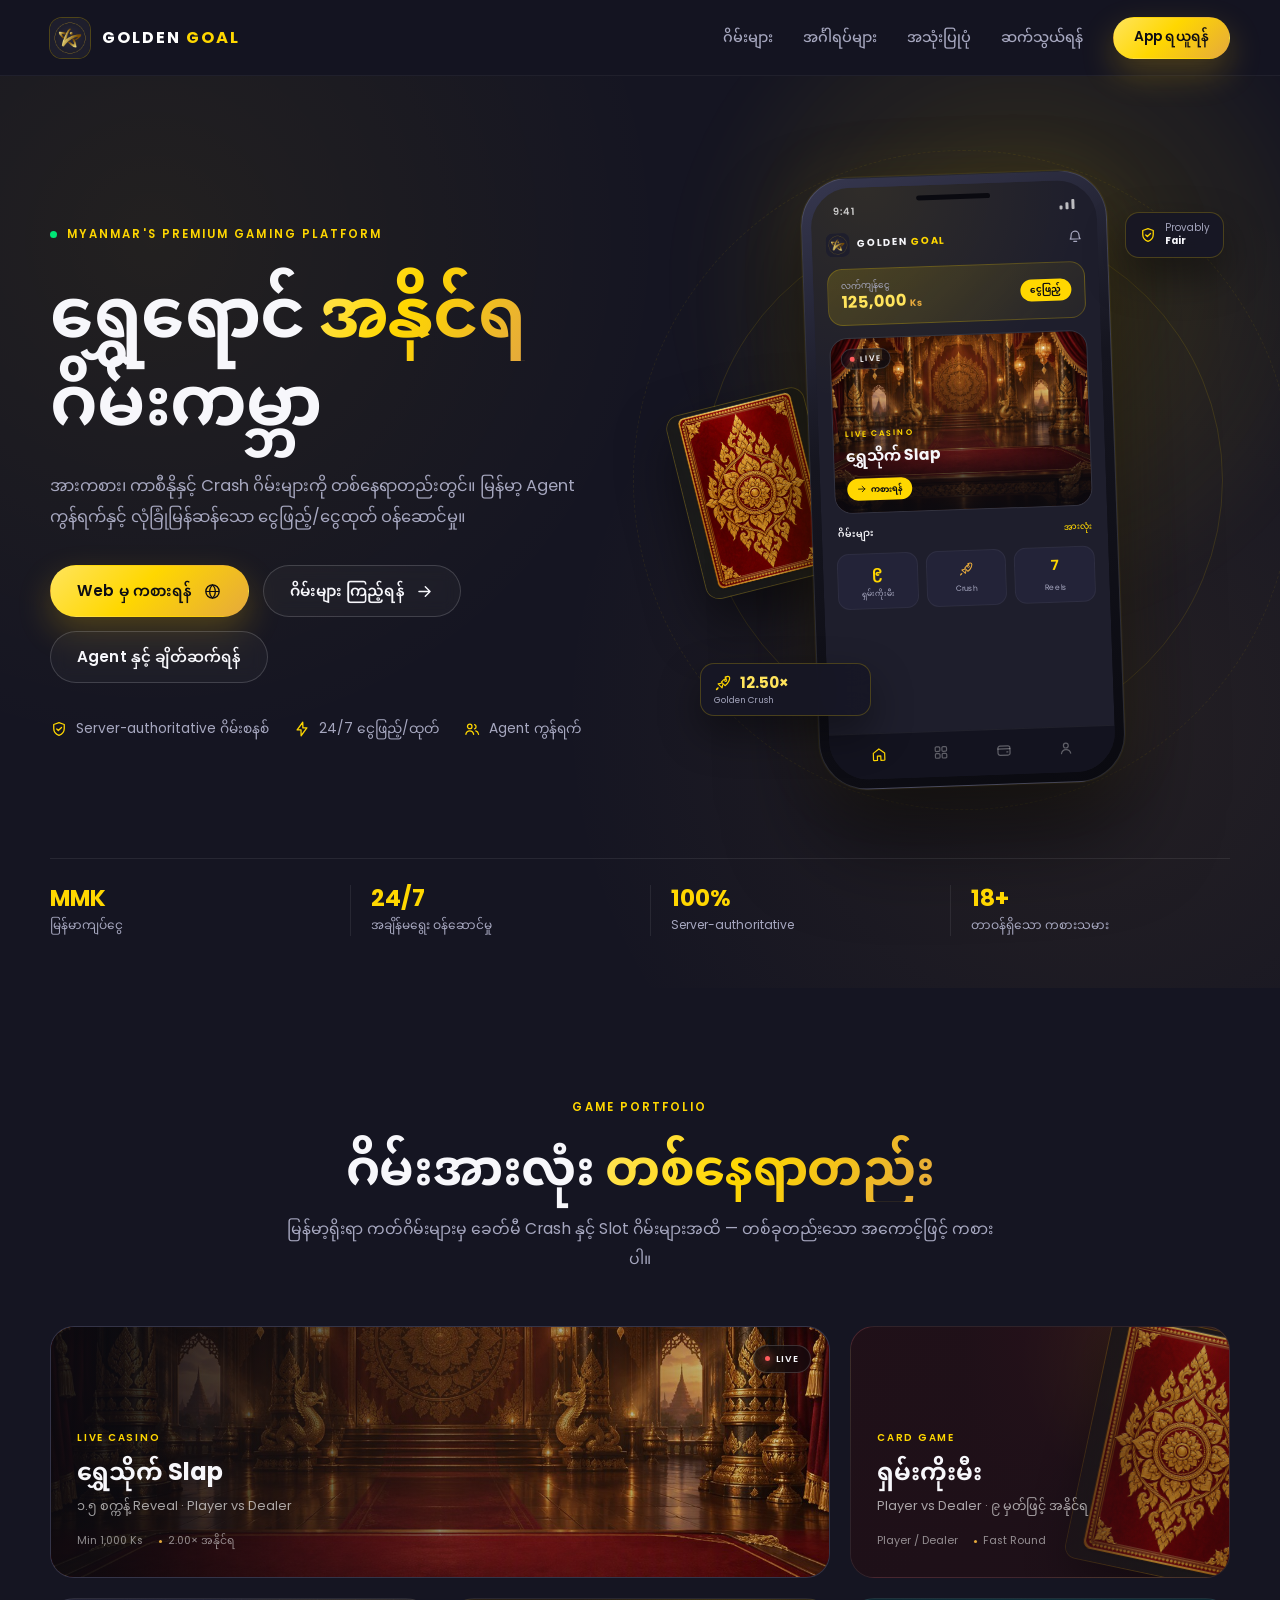
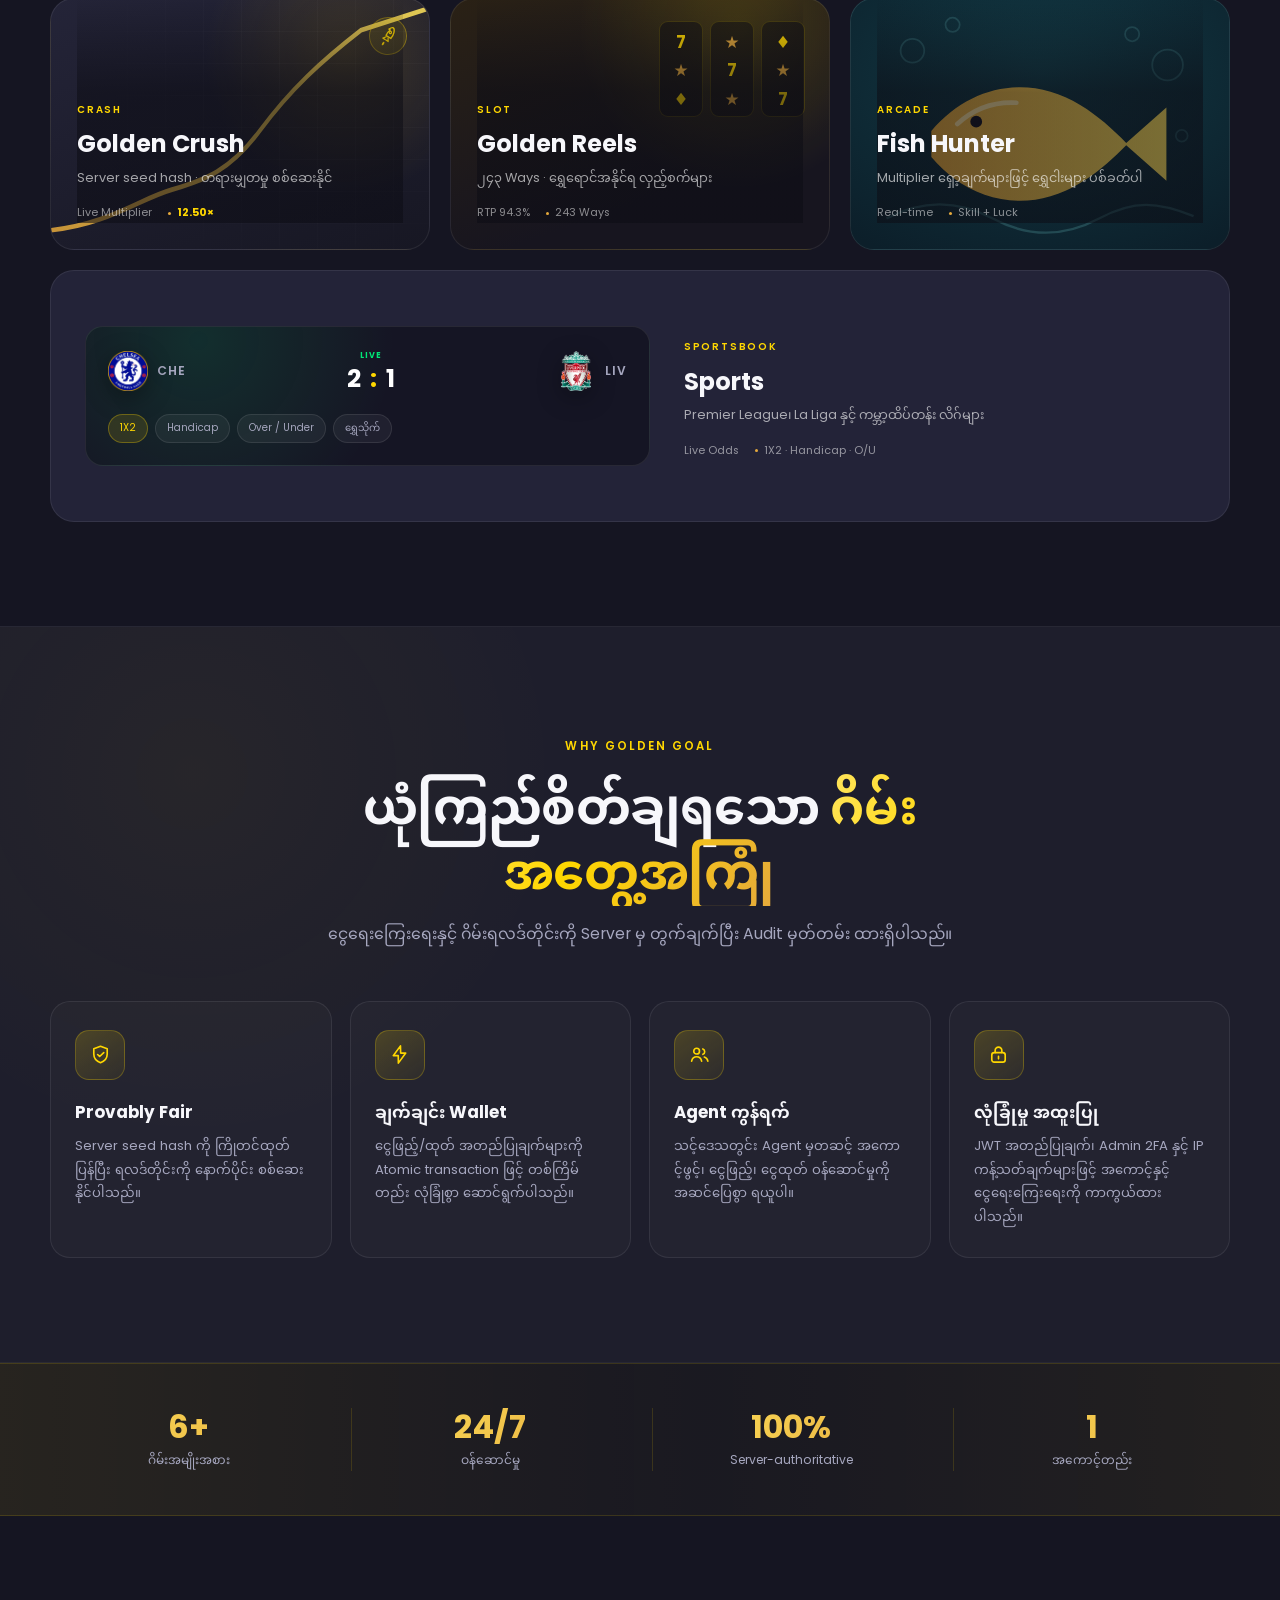
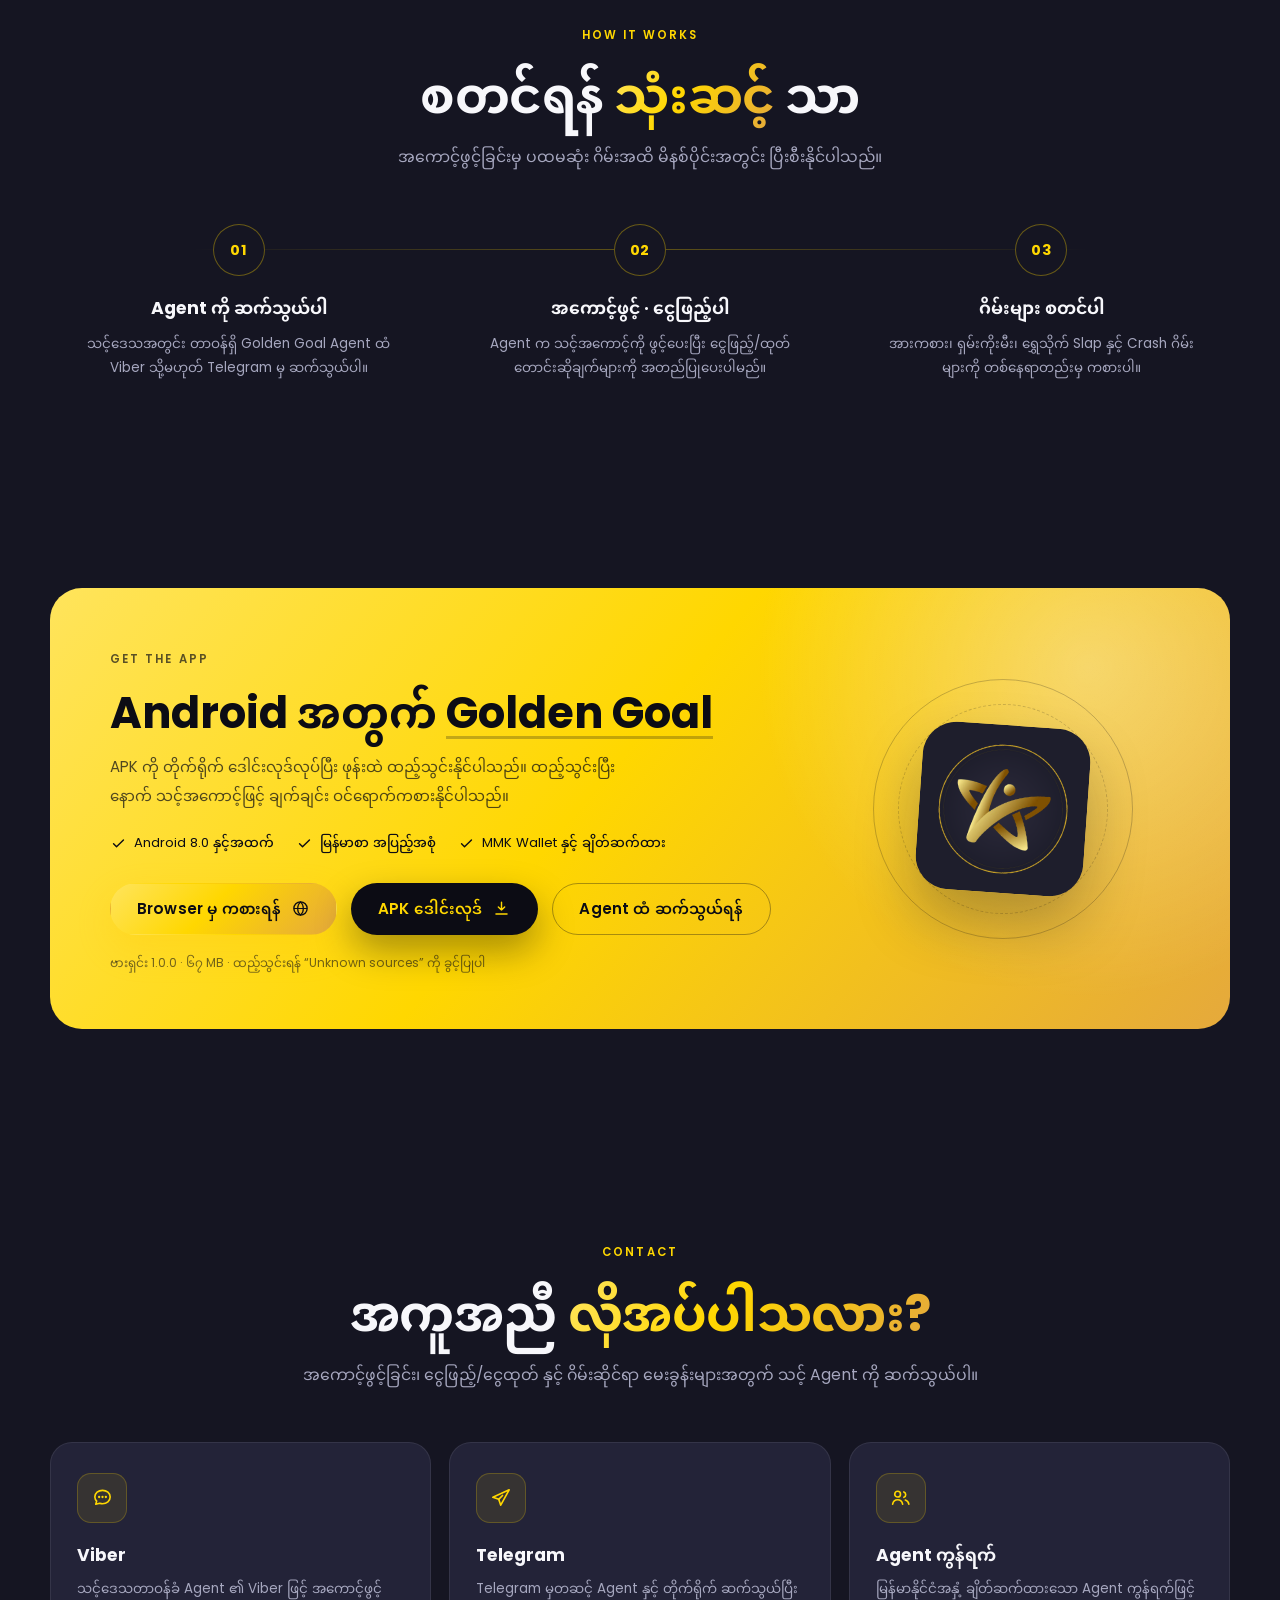
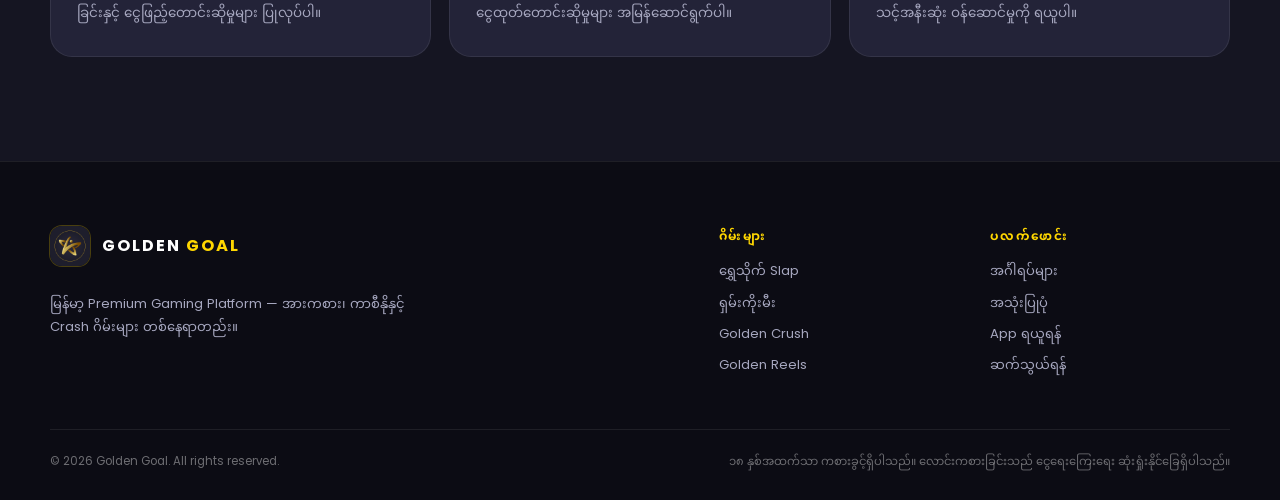
==== index.html @ 7efd5730 "feat: add Play on Web button linking to play.mmgoldengoal.com" ====
<!DOCTYPE html>
<html lang="my">
<head>
  <meta charset="utf-8">
  <meta name="viewport" content="width=device-width, initial-scale=1">
  <title>Golden Goal — မြန်မာ့ Premium Gaming Platform</title>
  <meta name="description" content="အားကစား၊ ရှမ်းကိုးမီး၊ ရွှေသိုက် Slap၊ Golden Crush နှင့် နောက်ဆုံးပေါ် ဂိမ်းများကို Golden Goal တွင် တစ်နေရာတည်း ကစားပါ။">
  <link rel="canonical" href="https://mmgoldengoal.com/">
  <meta name="theme-color" content="#151522">
  <meta property="og:type" content="website">
  <meta property="og:site_name" content="Golden Goal">
  <meta property="og:title" content="Golden Goal — မြန်မာ့ Premium Gaming Platform">
  <meta property="og:description" content="အားကစား၊ ကာစီနိုနှင့် Crash ဂိမ်းများကို တစ်နေရာတည်းတွင်။ မြန်မာ့ Agent ကွန်ရက်နှင့် လုံခြုံမြန်ဆန်သော ဝန်ဆောင်မှု။">
  <meta property="og:url" content="https://mmgoldengoal.com/">
  <meta property="og:image" content="https://mmgoldengoal.com/assets/shwe-thaike.jpg">
  <link rel="icon" href="favicon.png" type="image/png">
  <link rel="apple-touch-icon" href="assets/app-icon.png">
  <link rel="preload" href="assets/fonts/NotoSansMyanmar-Variable.ttf" as="font" type="font/ttf" crossorigin>
  <link rel="preload" href="assets/fonts/Poppins-SemiBold.ttf" as="font" type="font/ttf" crossorigin>
  <link rel="stylesheet" href="styles.css">
  <script>document.documentElement.classList.add('js');</script>
</head>
<body>
  <a class="skip-link" href="#main">အဓိကအကြောင်းအရာသို့ ကျော်သွားရန်</a>

  <svg class="svg-sprite" aria-hidden="true" focusable="false">
    <symbol id="i-arrow" viewBox="0 0 24 24"><path d="M5 12h14M13 6l6 6-6 6" fill="none" stroke="currentColor" stroke-width="1.8" stroke-linecap="round" stroke-linejoin="round"/></symbol>
    <symbol id="i-check" viewBox="0 0 24 24"><path d="m5 12.5 4.2 4.2L19 7" fill="none" stroke="currentColor" stroke-width="2" stroke-linecap="round" stroke-linejoin="round"/></symbol>
    <symbol id="i-download" viewBox="0 0 24 24"><path d="M12 4v10m0 0 4-4m-4 4-4-4M5 19h14" fill="none" stroke="currentColor" stroke-width="1.8" stroke-linecap="round" stroke-linejoin="round"/></symbol>
    <symbol id="i-shield" viewBox="0 0 24 24"><path d="M12 3.5 19 6v5.4c0 4.2-2.8 7.5-7 9.1-4.2-1.6-7-4.9-7-9.1V6l7-2.5Z" fill="none" stroke="currentColor" stroke-width="1.7" stroke-linejoin="round"/><path d="m9 12 2.1 2.1L15.4 10" fill="none" stroke="currentColor" stroke-width="1.7" stroke-linecap="round" stroke-linejoin="round"/></symbol>
    <symbol id="i-bolt" viewBox="0 0 24 24"><path d="M13 3 5.5 13.2h5.2L10.8 21l7.7-10.5h-5.3L13 3Z" fill="none" stroke="currentColor" stroke-width="1.7" stroke-linejoin="round"/></symbol>
    <symbol id="i-users" viewBox="0 0 24 24"><circle cx="9" cy="8.5" r="3" fill="none" stroke="currentColor" stroke-width="1.7"/><path d="M3.8 19c.6-3 2.6-4.6 5.2-4.6s4.6 1.6 5.2 4.6M15.5 6.2a3 3 0 0 1 0 5.6M17 14.6c2 .5 3.3 2 3.7 4.4" fill="none" stroke="currentColor" stroke-width="1.7" stroke-linecap="round"/></symbol>
    <symbol id="i-lock" viewBox="0 0 24 24"><rect x="5" y="10" width="14" height="10" rx="2.5" fill="none" stroke="currentColor" stroke-width="1.7"/><path d="M8.5 10V7.8a3.5 3.5 0 0 1 7 0V10M12 14v2.5" fill="none" stroke="currentColor" stroke-width="1.7" stroke-linecap="round"/></symbol>
    <symbol id="i-chat" viewBox="0 0 24 24"><path d="M20 11.5c0 4-3.6 7-8 7-1 0-2-.2-2.9-.5L5 19l.9-3.2A6.6 6.6 0 0 1 4 11.5c0-4 3.6-7 8-7s8 3 8 7Z" fill="none" stroke="currentColor" stroke-width="1.7" stroke-linejoin="round"/><path d="M8.5 11.5h.01M12 11.5h.01M15.5 11.5h.01" fill="none" stroke="currentColor" stroke-width="2.4" stroke-linecap="round"/></symbol>
    <symbol id="i-send" viewBox="0 0 24 24"><path d="m20 4-8.8 16-2.1-6.1L3 11.8 20 4Z" fill="none" stroke="currentColor" stroke-width="1.7" stroke-linejoin="round"/><path d="m9.1 13.9 4-4" fill="none" stroke="currentColor" stroke-width="1.7" stroke-linecap="round"/></symbol>
    <symbol id="i-phone" viewBox="0 0 24 24"><rect x="7" y="3" width="10" height="18" rx="2.6" fill="none" stroke="currentColor" stroke-width="1.7"/><path d="M10.5 6h3M11 18.2h2" fill="none" stroke="currentColor" stroke-width="1.7" stroke-linecap="round"/></symbol>
    <symbol id="i-menu" viewBox="0 0 24 24"><path d="M4 7h16M4 12h16M4 17h16" fill="none" stroke="currentColor" stroke-width="1.8" stroke-linecap="round"/></symbol>
    <symbol id="i-close" viewBox="0 0 24 24"><path d="m6 6 12 12M18 6 6 18" fill="none" stroke="currentColor" stroke-width="1.8" stroke-linecap="round"/></symbol>
    <symbol id="i-wallet" viewBox="0 0 24 24"><rect x="3.5" y="6" width="17" height="13" rx="3" fill="none" stroke="currentColor" stroke-width="1.7"/><path d="M3.5 10h17M16 14.5h1.5" fill="none" stroke="currentColor" stroke-width="1.7" stroke-linecap="round"/></symbol>
    <symbol id="i-bell" viewBox="0 0 24 24"><path d="M6.5 10a5.5 5.5 0 0 1 11 0c0 4 1.5 5.5 1.5 5.5H5S6.5 14 6.5 10ZM10 19h4" fill="none" stroke="currentColor" stroke-width="1.7" stroke-linecap="round" stroke-linejoin="round"/></symbol>
    <symbol id="i-home" viewBox="0 0 24 24"><path d="m4 10 8-6 8 6v9.2a1 1 0 0 1-1 1h-4.6V14h-4.8v6.2H5a1 1 0 0 1-1-1V10Z" fill="none" stroke="currentColor" stroke-width="1.7" stroke-linejoin="round"/></symbol>
    <symbol id="i-grid" viewBox="0 0 24 24"><rect x="4" y="4" width="6.5" height="6.5" rx="1.6" fill="none" stroke="currentColor" stroke-width="1.7"/><rect x="13.5" y="4" width="6.5" height="6.5" rx="1.6" fill="none" stroke="currentColor" stroke-width="1.7"/><rect x="4" y="13.5" width="6.5" height="6.5" rx="1.6" fill="none" stroke="currentColor" stroke-width="1.7"/><rect x="13.5" y="13.5" width="6.5" height="6.5" rx="1.6" fill="none" stroke="currentColor" stroke-width="1.7"/></symbol>
    <symbol id="i-user" viewBox="0 0 24 24"><circle cx="12" cy="8.5" r="3.4" fill="none" stroke="currentColor" stroke-width="1.7"/><path d="M5.5 19.5c.8-3.6 3.2-5.4 6.5-5.4s5.7 1.8 6.5 5.4" fill="none" stroke="currentColor" stroke-width="1.7" stroke-linecap="round"/></symbol>
    <symbol id="i-trophy" viewBox="0 0 24 24"><path d="M8 4h8v5.5a4 4 0 0 1-8 0V4Z" fill="none" stroke="currentColor" stroke-width="1.7" stroke-linejoin="round"/><path d="M8 6H4.5v1.5A3.5 3.5 0 0 0 8 11M16 6h3.5v1.5A3.5 3.5 0 0 1 16 11M12 13.5V17M8.5 20h7" fill="none" stroke="currentColor" stroke-width="1.7" stroke-linecap="round" stroke-linejoin="round"/></symbol>
    <symbol id="i-spark" viewBox="0 0 24 24"><path d="M12 3.5c.8 4.6 3 6.8 7.5 7.5-4.5.7-6.7 2.9-7.5 7.5-.8-4.6-3-6.8-7.5-7.5 4.5-.7 6.7-2.9 7.5-7.5Z" fill="none" stroke="currentColor" stroke-width="1.6" stroke-linejoin="round"/></symbol>
    <symbol id="i-rocket" viewBox="0 0 24 24"><path d="M14.8 4.2c2.4-1 4.7-1.2 5.5-.4.8.8.6 3.1-.4 5.5-1 2.3-2.8 4.6-5.2 6.3l-4.8-4.8c1.7-2.4 4-4.2 6.3-5.2Z" fill="none" stroke="currentColor" stroke-width="1.6" stroke-linejoin="round"/><circle cx="15.6" cy="8.4" r="1.4" fill="none" stroke="currentColor" stroke-width="1.4"/><path d="m9.7 12.4-4.2.8 2.2 2.2M11.6 14.3l-.8 4.2-2.2-2.2M5.5 18.5c-1.2.3-2 1.1-2.3 2.3 1.2-.3 2-1.1 2.3-2.3Z" fill="none" stroke="currentColor" stroke-width="1.5" stroke-linecap="round" stroke-linejoin="round"/></symbol>
    <symbol id="i-fish" viewBox="0 0 24 24"><path d="M4 12c3-4.4 7.2-5.8 11.2-3.9 1.4.7 2.6 1.8 3.8 3.2l2.5-2.5v7.4l-2.5-2.5c-1.2 1.4-2.4 2.5-3.8 3.2C11.2 18.8 7 17.4 4 12Z" fill="none" stroke="currentColor" stroke-width="1.6" stroke-linejoin="round"/><circle cx="8.2" cy="10.7" r=".9" fill="currentColor"/></symbol>
    <symbol id="i-globe" viewBox="0 0 24 24"><circle cx="12" cy="12" r="8.4" fill="none" stroke="currentColor" stroke-width="1.7"/><path d="M3.6 12h16.8M12 3.6c2.4 2.2 3.6 5.1 3.6 8.4s-1.2 6.2-3.6 8.4c-2.4-2.2-3.6-5.1-3.6-8.4s1.2-6.2 3.6-8.4Z" fill="none" stroke="currentColor" stroke-width="1.5"/></symbol>
    <symbol id="i-ball" viewBox="0 0 24 24"><circle cx="12" cy="12" r="8.4" fill="none" stroke="currentColor" stroke-width="1.7"/><path d="m12 7.4 3.2 2.3-1.2 3.8h-4l-1.2-3.8L12 7.4ZM8.5 10.5 4 9.4M15.5 10.5l4.5-1.1M10 13.5l-2.7 3.7M14 13.5l2.7 3.7" fill="none" stroke="currentColor" stroke-width="1.5" stroke-linejoin="round"/></symbol>
  </svg>

  <header class="site-header" id="top">
    <div class="container header-inner">
      <a class="brand" href="#top" aria-label="Golden Goal ပင်မစာမျက်နှာ">
        <img src="assets/app-icon.png" alt="" width="40" height="40">
        <span class="brand-name">GOLDEN <span>GOAL</span></span>
      </a>

      <nav class="nav" id="primary-nav" aria-label="အဓိက လမ်းညွှန်">
        <a href="#games">ဂိမ်းများ</a>
        <a href="#features">အင်္ဂါရပ်များ</a>
        <a href="#how">အသုံးပြုပုံ</a>
        <a href="#contact">ဆက်သွယ်ရန်</a>
        <a class="btn btn-gold btn-sm nav-cta" href="#download">App ရယူရန်</a>
      </nav>

      <button class="nav-toggle" type="button" aria-label="မီနူး ဖွင့်ရန်" aria-expanded="false" aria-controls="primary-nav">
        <svg class="icon nav-toggle-open" aria-hidden="true"><use href="#i-menu"></use></svg>
        <svg class="icon nav-toggle-close" aria-hidden="true"><use href="#i-close"></use></svg>
      </button>
    </div>
  </header>

  <main id="main">
    <section class="hero" aria-labelledby="hero-title">
      <div class="hero-glow" aria-hidden="true"></div>
      <div class="container hero-grid">
        <div class="hero-copy reveal">
          <span class="eyebrow"><span class="pulse-dot" aria-hidden="true"></span> MYANMAR'S PREMIUM GAMING PLATFORM</span>
          <h1 id="hero-title">ရွှေရောင် <span class="gradient-text">အနိုင်ရ</span><br>ဂိမ်းကမ္ဘာ</h1>
          <p class="hero-lede">အားကစား၊ ကာစီနိုနှင့် Crash ဂိမ်းများကို တစ်နေရာတည်းတွင်။ မြန်မာ့ Agent ကွန်ရက်နှင့် လုံခြုံမြန်ဆန်သော ငွေဖြည့်/ငွေထုတ် ဝန်ဆောင်မှု။</p>
          <div class="hero-actions">
            <a class="btn btn-gold" href="https://play.mmgoldengoal.com">Web မှ ကစားရန် <svg class="icon" aria-hidden="true"><use href="#i-globe"></use></svg></a>
            <a class="btn btn-ghost" href="#games">ဂိမ်းများ ကြည့်ရန် <svg class="icon" aria-hidden="true"><use href="#i-arrow"></use></svg></a>
            <a class="btn btn-ghost" href="#contact">Agent နှင့် ချိတ်ဆက်ရန်</a>
          </div>
          <ul class="hero-points">
            <li><svg class="icon" aria-hidden="true"><use href="#i-shield"></use></svg> Server-authoritative ဂိမ်းစနစ်</li>
            <li><svg class="icon" aria-hidden="true"><use href="#i-bolt"></use></svg> 24/7 ငွေဖြည့်/ထုတ်</li>
            <li><svg class="icon" aria-hidden="true"><use href="#i-users"></use></svg> Agent ကွန်ရက်</li>
          </ul>
        </div>

        <div class="hero-visual reveal" aria-hidden="true">
          <div class="orbit orbit-one"></div>
          <div class="orbit orbit-two"></div>
          <img class="float-card" src="assets/card-back.png" alt="" width="150" height="200">
          <div class="float-chip float-chip--fair"><svg class="icon"><use href="#i-shield"></use></svg><span>Provably<br><b>Fair</b></span></div>
          <div class="float-chip float-chip--mult"><svg class="icon"><use href="#i-rocket"></use></svg><b>12.50×</b><span>Golden Crush</span></div>

          <div class="phone">
            <div class="phone-hardware">
              <div class="phone-speaker"></div>
              <div class="phone-screen">
                <div class="status-bar"><span>9:41</span><span class="status-icons"><i></i><i></i><i></i></span></div>
                <div class="app-bar">
                  <img src="assets/app-icon.png" alt="" width="26" height="26">
                  <span>GOLDEN <b>GOAL</b></span>
                  <svg class="icon"><use href="#i-bell"></use></svg>
                </div>
                <div class="wallet-card">
                  <div><span>လက်ကျန်ငွေ</span><b>125,000 <small>Ks</small></b></div>
                  <span class="wallet-action">ငွေဖြည့်</span>
                </div>
                <div class="phone-feature">
                  <img src="assets/shwe-thaike.jpg" alt="">
                  <div class="phone-feature-shade"></div>
                  <span class="live-pill"><i></i> LIVE</span>
                  <div class="phone-feature-copy">
                    <small>LIVE CASINO</small>
                    <b>ရွှေသိုက် Slap</b>
                    <span class="play-pill"><svg class="icon"><use href="#i-arrow"></use></svg> ကစားရန်</span>
                  </div>
                </div>
                <div class="phone-row-head"><span>ဂိမ်းများ</span><span>အားလုံး</span></div>
                <div class="phone-tiles">
                  <div class="phone-tile"><span class="tile-glyph">၉</span><span>ရှမ်းကိုးမီး</span></div>
                  <div class="phone-tile"><svg class="icon"><use href="#i-rocket"></use></svg><span>Crush</span></div>
                  <div class="phone-tile"><span class="tile-glyph">7</span><span>Reels</span></div>
                </div>
                <div class="phone-nav">
                  <span class="active"><svg class="icon"><use href="#i-home"></use></svg></span>
                  <span><svg class="icon"><use href="#i-grid"></use></svg></span>
                  <span><svg class="icon"><use href="#i-wallet"></use></svg></span>
                  <span><svg class="icon"><use href="#i-user"></use></svg></span>
                </div>
              </div>
            </div>
          </div>
        </div>
      </div>

      <div class="container trust-strip reveal">
        <div><b>MMK</b><span>မြန်မာကျပ်ငွေ</span></div>
        <div><b>24/7</b><span>အချိန်မရွေး ဝန်ဆောင်မှု</span></div>
        <div><b>100%</b><span>Server-authoritative</span></div>
        <div><b>18+</b><span>တာဝန်ရှိသော ကစားသမား</span></div>
      </div>
    </section>

    <section class="section" id="games" aria-labelledby="games-title">
      <div class="container">
        <header class="section-head reveal">
          <span class="eyebrow">GAME PORTFOLIO</span>
          <h2 id="games-title">ဂိမ်းအားလုံး <span class="gradient-text">တစ်နေရာတည်း</span></h2>
          <p>မြန်မာ့ရိုးရာ ကတ်ဂိမ်းများမှ ခေတ်မီ Crash နှင့် Slot ဂိမ်းများအထိ — တစ်ခုတည်းသော အကောင့်ဖြင့် ကစားပါ။</p>
        </header>

        <div class="games-grid">
          <article class="game-card game-card--shwe reveal">
            <img class="game-bg" src="assets/shwe-thaike.jpg" alt="ရွှေသိုက် Slap ဂိမ်းစားပွဲ နောက်ခံ" loading="lazy">
            <div class="game-shade"></div>
            <span class="game-tag game-tag--live"><i></i> LIVE</span>
            <div class="game-body">
              <span class="game-kicker">LIVE CASINO</span>
              <h3>ရွှေသိုက် Slap</h3>
              <p>၁.၅ စက္ကန့် Reveal · Player vs Dealer</p>
              <div class="game-meta"><span>Min 1,000 Ks</span><span>2.00× အနိုင်ရ</span></div>
            </div>
          </article>

          <article class="game-card game-card--skm reveal">
            <img class="game-art" src="assets/card-back.png" alt="ရှမ်းကိုးမီး ကတ်နောက်ခံ" loading="lazy">
            <div class="game-body">
              <span class="game-kicker">CARD GAME</span>
              <h3>ရှမ်းကိုးမီး</h3>
              <p>Player vs Dealer · ၉ မှတ်ဖြင့် အနိုင်ရ</p>
              <div class="game-meta"><span>Player / Dealer</span><span>Fast Round</span></div>
            </div>
          </article>

          <article class="game-card game-card--crush reveal">
            <div class="crush-visual" aria-hidden="true">
              <span class="crush-grid"></span>
              <svg class="crush-line" viewBox="0 0 300 160" preserveAspectRatio="none">
                <path d="M0 148 C 46 144, 70 128, 96 122 S 142 110, 166 84 S 214 40, 246 20 L 300 6" fill="none" stroke="url(#gold-line)" stroke-width="3" stroke-linecap="round"/>
                <defs><linearGradient id="gold-line" x1="0" x2="1"><stop offset="0" stop-color="#e5a93c"/><stop offset="1" stop-color="#ffe45c"/></linearGradient></defs>
              </svg>
              <span class="crush-rocket"><svg class="icon"><use href="#i-rocket"></use></svg></span>
            </div>
            <div class="game-body">
              <span class="game-kicker">CRASH</span>
              <h3>Golden Crush</h3>
              <p>Server seed hash · တရားမျှတမှု စစ်ဆေးနိုင်</p>
              <div class="game-meta"><span>Live Multiplier</span><span class="game-mult">12.50×</span></div>
            </div>
          </article>

          <article class="game-card game-card--reels reveal">
            <div class="reels-visual" aria-hidden="true">
              <div class="reel"><span>7</span><span class="sym">★</span><span>♦</span></div>
              <div class="reel"><span class="sym">★</span><span>7</span><span class="sym">★</span></div>
              <div class="reel"><span>♦</span><span class="sym">★</span><span>7</span></div>
            </div>
            <div class="game-body">
              <span class="game-kicker">SLOT</span>
              <h3>Golden Reels</h3>
              <p>၂၄၃ Ways · ရွှေရောင်အနိုင်ရ လှည့်စက်များ</p>
              <div class="game-meta"><span>RTP 94.3%</span><span>243 Ways</span></div>
            </div>
          </article>

          <article class="game-card game-card--fish reveal">
            <svg class="fish-scene" viewBox="0 0 320 220" preserveAspectRatio="xMidYMid slice" aria-hidden="true">
              <defs>
                <radialGradient id="sea" cx="50%" cy="30%" r="80%">
                  <stop offset="0" stop-color="#123a45"/><stop offset="1" stop-color="#0c1f2a"/>
                </radialGradient>
                <linearGradient id="fish-gold" x1="0" x2="1"><stop offset="0" stop-color="#e5a93c"/><stop offset="1" stop-color="#ffe45c"/></linearGradient>
              </defs>
              <rect width="320" height="220" fill="url(#sea)"/>
              <g fill="none" stroke="rgba(120,220,220,.18)" stroke-width="1.5">
                <circle cx="52" cy="48" r="10"/><circle cx="86" cy="26" r="6"/><circle cx="268" cy="60" r="13"/><circle cx="238" cy="34" r="6"/><circle cx="280" cy="120" r="5"/>
              </g>
              <g stroke="rgba(120,220,220,.2)" stroke-width="2" fill="none"><path d="M30 190c30-16 60-16 90 0s60 16 90 0 50-14 80-2"/></g>
              <g transform="translate(160 112)">
                <path d="M-92 4c34-40 84-48 126-22 15 9 27 20 39 32l34-30v62l-34-30c-12 12-24 23-39 32-42 26-92 18-126-22Z" fill="url(#fish-gold)"/>
                <path d="M-70 -2c14-13 32-19 50-18" stroke="#fff4c2" stroke-width="4" stroke-linecap="round" fill="none" opacity=".7"/>
                <circle cx="-54" cy="-4" r="5" fill="#151522"/>
              </g>
            </svg>
            <div class="game-body">
              <span class="game-kicker">ARCADE</span>
              <h3>Fish Hunter</h3>
              <p>Multiplier ရှော့ချက်များဖြင့် ရွှေငါးများ ပစ်ခတ်ပါ</p>
              <div class="game-meta"><span>Real-time</span><span>Skill + Luck</span></div>
            </div>
          </article>

          <article class="game-card game-card--sports reveal">
            <div class="sports-scene" aria-hidden="true">
              <div class="scoreboard">
                <div class="team"><img src="assets/teams/chelsea.png" alt=""><span>CHE</span></div>
                <div class="score"><small>LIVE</small><b>2 <i>:</i> 1</b></div>
                <div class="team"><img src="assets/teams/liverpool.png" alt=""><span>LIV</span></div>
              </div>
              <div class="market-chips"><span>1X2</span><span>Handicap</span><span>Over / Under</span><span>ရွှေသိုက်</span></div>
            </div>
            <div class="game-body">
              <span class="game-kicker">SPORTSBOOK</span>
              <h3>Sports</h3>
              <p>Premier League၊ La Liga နှင့် ကမ္ဘာ့ထိပ်တန်း လိဂ်များ</p>
              <div class="game-meta"><span>Live Odds</span><span>1X2 · Handicap · O/U</span></div>
            </div>
          </article>
        </div>
      </div>
    </section>

    <section class="section section--features" id="features" aria-labelledby="features-title">
      <div class="container">
        <header class="section-head reveal">
          <span class="eyebrow">WHY GOLDEN GOAL</span>
          <h2 id="features-title">ယုံကြည်စိတ်ချရသော <span class="gradient-text">ဂိမ်းအတွေ့အကြုံ</span></h2>
          <p>ငွေရေးကြေးရေးနှင့် ဂိမ်းရလဒ်တိုင်းကို Server မှ တွက်ချက်ပြီး Audit မှတ်တမ်း ထားရှိပါသည်။</p>
        </header>

        <div class="feature-grid">
          <article class="feature-card reveal">
            <span class="feature-icon"><svg class="icon"><use href="#i-shield"></use></svg></span>
            <h3>Provably Fair</h3>
            <p>Server seed hash ကို ကြိုတင်ထုတ်ပြန်ပြီး ရလဒ်တိုင်းကို နောက်ပိုင်း စစ်ဆေးနိုင်ပါသည်။</p>
          </article>
          <article class="feature-card reveal">
            <span class="feature-icon"><svg class="icon"><use href="#i-bolt"></use></svg></span>
            <h3>ချက်ချင်း Wallet</h3>
            <p>ငွေဖြည့်/ထုတ် အတည်ပြုချက်များကို Atomic transaction ဖြင့် တစ်ကြိမ်တည်း လုံခြုံစွာ ဆောင်ရွက်ပါသည်။</p>
          </article>
          <article class="feature-card reveal">
            <span class="feature-icon"><svg class="icon"><use href="#i-users"></use></svg></span>
            <h3>Agent ကွန်ရက်</h3>
            <p>သင့်ဒေသတွင်း Agent မှတဆင့် အကောင့်ဖွင့်၊ ငွေဖြည့်၊ ငွေထုတ် ဝန်ဆောင်မှုကို အဆင်ပြေစွာ ရယူပါ။</p>
          </article>
          <article class="feature-card reveal">
            <span class="feature-icon"><svg class="icon"><use href="#i-lock"></use></svg></span>
            <h3>လုံခြုံမှု အထူးပြု</h3>
            <p>JWT အတည်ပြုချက်၊ Admin 2FA နှင့် IP ကန့်သတ်ချက်များဖြင့် အကောင့်နှင့် ငွေရေးကြေးရေးကို ကာကွယ်ထားပါသည်။</p>
          </article>
        </div>
      </div>
    </section>

    <section class="stats-band" aria-label="ပလက်ဖောင်း အနှစ်ချုပ်">
      <div class="container stats-grid reveal">
        <div><b>6+</b><span>ဂိမ်းအမျိုးအစား</span></div>
        <div><b>24/7</b><span>ဝန်ဆောင်မှု</span></div>
        <div><b>100%</b><span>Server-authoritative</span></div>
        <div><b>1</b><span>အကောင့်တည်း</span></div>
      </div>
    </section>

    <section class="section" id="how" aria-labelledby="how-title">
      <div class="container">
        <header class="section-head reveal">
          <span class="eyebrow">HOW IT WORKS</span>
          <h2 id="how-title">စတင်ရန် <span class="gradient-text">သုံးဆင့်</span> သာ</h2>
          <p>အကောင့်ဖွင့်ခြင်းမှ ပထမဆုံး ဂိမ်းအထိ မိနစ်ပိုင်းအတွင်း ပြီးစီးနိုင်ပါသည်။</p>
        </header>

        <div class="steps">
          <article class="step reveal">
            <span class="step-num">01</span>
            <h3>Agent ကို ဆက်သွယ်ပါ</h3>
            <p>သင့်ဒေသအတွင်း တာဝန်ရှိ Golden Goal Agent ထံ Viber သို့မဟုတ် Telegram မှ ဆက်သွယ်ပါ။</p>
          </article>
          <article class="step reveal">
            <span class="step-num">02</span>
            <h3>အကောင့်ဖွင့် · ငွေဖြည့်ပါ</h3>
            <p>Agent က သင့်အကောင့်ကို ဖွင့်ပေးပြီး ငွေဖြည့်/ထုတ် တောင်းဆိုချက်များကို အတည်ပြုပေးပါမည်။</p>
          </article>
          <article class="step reveal">
            <span class="step-num">03</span>
            <h3>ဂိမ်းများ စတင်ပါ</h3>
            <p>အားကစား၊ ရှမ်းကိုးမီး၊ ရွှေသိုက် Slap နှင့် Crash ဂိမ်းများကို တစ်နေရာတည်းမှ ကစားပါ။</p>
          </article>
        </div>
      </div>
    </section>

    <section class="section download" id="download" aria-labelledby="download-title">
      <div class="container">
        <div class="download-panel reveal">
          <div class="download-copy">
            <span class="eyebrow">GET THE APP</span>
            <h2 id="download-title">Android အတွက် <span class="gradient-text">Golden Goal</span></h2>
            <p>APK ကို တိုက်ရိုက် ဒေါင်းလုဒ်လုပ်ပြီး ဖုန်းထဲ ထည့်သွင်းနိုင်ပါသည်။ ထည့်သွင်းပြီးနောက် သင့်အကောင့်ဖြင့် ချက်ချင်း ဝင်ရောက်ကစားနိုင်ပါသည်။</p>
            <ul class="download-points">
              <li><svg class="icon" aria-hidden="true"><use href="#i-check"></use></svg> Android 8.0 နှင့်အထက်</li>
              <li><svg class="icon" aria-hidden="true"><use href="#i-check"></use></svg> မြန်မာစာ အပြည့်အစုံ</li>
              <li><svg class="icon" aria-hidden="true"><use href="#i-check"></use></svg> MMK Wallet နှင့် ချိတ်ဆက်ထား</li>
            </ul>
            <div class="hero-actions">
              <a class="btn btn-gold" href="https://play.mmgoldengoal.com">Browser မှ ကစားရန် <svg class="icon" aria-hidden="true"><use href="#i-globe"></use></svg></a>
              <a class="btn btn-dark" href="https://github.com/oddsmyanamr-cyber/goldengoal-landing/releases/latest/download/golden-goal-1.0.0.apk">APK ဒေါင်းလုဒ် <svg class="icon" aria-hidden="true"><use href="#i-download"></use></svg></a>
              <a class="btn btn-outline-dark" href="#contact">Agent ထံ ဆက်သွယ်ရန်</a>
            </div>
            <p class="download-meta">ဗားရှင်း 1.0.0 · ၆၇ MB · ထည့်သွင်းရန် “Unknown sources” ကို ခွင့်ပြုပါ</p>
          </div>
          <div class="download-visual" aria-hidden="true">
            <img src="assets/app-icon.png" alt="" width="168" height="168">
            <span class="download-ring"></span>
          </div>
        </div>
      </div>
    </section>

    <section class="section" id="contact" aria-labelledby="contact-title">
      <div class="container">
        <header class="section-head reveal">
          <span class="eyebrow">CONTACT</span>
          <h2 id="contact-title">အကူအညီ <span class="gradient-text">လိုအပ်ပါသလား?</span></h2>
          <p>အကောင့်ဖွင့်ခြင်း၊ ငွေဖြည့်/ငွေထုတ် နှင့် ဂိမ်းဆိုင်ရာ မေးခွန်းများအတွက် သင့် Agent ကို ဆက်သွယ်ပါ။</p>
        </header>

        <div class="contact-grid">
          <article class="contact-card reveal">
            <span class="contact-icon"><svg class="icon"><use href="#i-chat"></use></svg></span>
            <h3>Viber</h3>
            <p>သင့်ဒေသတာဝန်ခံ Agent ၏ Viber ဖြင့် အကောင့်ဖွင့်ခြင်းနှင့် ငွေဖြည့်တောင်းဆိုမှုများ ပြုလုပ်ပါ။</p>
          </article>
          <article class="contact-card reveal">
            <span class="contact-icon"><svg class="icon"><use href="#i-send"></use></svg></span>
            <h3>Telegram</h3>
            <p>Telegram မှတဆင့် Agent နှင့် တိုက်ရိုက် ဆက်သွယ်ပြီး ငွေထုတ်တောင်းဆိုမှုများ အမြန်ဆောင်ရွက်ပါ။</p>
          </article>
          <article class="contact-card reveal">
            <span class="contact-icon"><svg class="icon"><use href="#i-users"></use></svg></span>
            <h3>Agent ကွန်ရက်</h3>
            <p>မြန်မာနိုင်ငံအနှံ့ ချိတ်ဆက်ထားသော Agent ကွန်ရက်ဖြင့် သင့်အနီးဆုံး ဝန်ဆောင်မှုကို ရယူပါ။</p>
          </article>
        </div>
      </div>
    </section>
  </main>

  <footer class="site-footer">
    <div class="container footer-grid">
      <div class="footer-brand">
        <a class="brand" href="#top">
          <img src="assets/app-icon.png" alt="" width="40" height="40">
          <span class="brand-name">GOLDEN <span>GOAL</span></span>
        </a>
        <p>မြန်မာ့ Premium Gaming Platform — အားကစား၊ ကာစီနိုနှင့် Crash ဂိမ်းများ တစ်နေရာတည်း။</p>
      </div>
      <nav class="footer-nav" aria-label="Footer လမ်းညွှန်">
        <div>
          <h4>ဂိမ်းများ</h4>
          <a href="#games">ရွှေသိုက် Slap</a>
          <a href="#games">ရှမ်းကိုးမီး</a>
          <a href="#games">Golden Crush</a>
          <a href="#games">Golden Reels</a>
        </div>
        <div>
          <h4>ပလက်ဖောင်း</h4>
          <a href="#features">အင်္ဂါရပ်များ</a>
          <a href="#how">အသုံးပြုပုံ</a>
          <a href="#download">App ရယူရန်</a>
          <a href="#contact">ဆက်သွယ်ရန်</a>
        </div>
      </nav>
    </div>
    <div class="container footer-bottom">
      <p>© <span id="year">2026</span> Golden Goal. All rights reserved.</p>
      <p class="responsible">၁၈ နှစ်အထက်သာ ကစားခွင့်ရှိပါသည်။ လောင်းကစားခြင်းသည် ငွေရေးကြေးရေး ဆုံးရှုံးနိုင်ခြေရှိပါသည်။</p>
    </div>
  </footer>

  <script src="app.js"></script>
</body>
</html>
---- styles.css ----
@font-face {
  font-family: 'Poppins';
  src: url('assets/fonts/Poppins-Regular.ttf') format('truetype');
  font-weight: 400;
  font-style: normal;
  font-display: swap;
}

@font-face {
  font-family: 'Poppins';
  src: url('assets/fonts/Poppins-SemiBold.ttf') format('truetype');
  font-weight: 600;
  font-style: normal;
  font-display: swap;
}

@font-face {
  font-family: 'Poppins';
  src: url('assets/fonts/Poppins-Bold.ttf') format('truetype');
  font-weight: 700;
  font-style: normal;
  font-display: swap;
}

@font-face {
  font-family: 'Noto Sans Myanmar';
  src: url('assets/fonts/NotoSansMyanmar-Variable.ttf') format('truetype');
  font-weight: 100 900;
  font-style: normal;
  font-display: swap;
}

:root {
  --ink: #0c0c14;
  --bg: #151522;
  --bg-2: #1e1e2c;
  --surface: #232338;
  --surface-2: #2b2c44;
  --line: rgba(255, 255, 255, 0.08);
  --line-gold: rgba(255, 215, 0, 0.22);
  --gold: #ffd700;
  --gold-light: #ffe45c;
  --gold-soft: #e5a93c;
  --gold-deep: #b8860b;
  --text: #f7f7fb;
  --muted: #a6a7bf;
  --green: #00e676;
  --red: #ff5c5c;
  --radius: 24px;
  --container: 1180px;
  --font: 'Poppins', 'Noto Sans Myanmar', system-ui, -apple-system, sans-serif;
}

*,
*::before,
*::after {
  box-sizing: border-box;
}

html {
  scroll-behavior: smooth;
  scroll-padding-top: 96px;
}

body {
  margin: 0;
  background: var(--bg);
  color: var(--text);
  font-family: var(--font);
  font-size: 16px;
  line-height: 1.7;
  -webkit-font-smoothing: antialiased;
  overflow-x: hidden;
}

img,
svg {
  display: block;
  max-width: 100%;
}

a {
  color: inherit;
  text-decoration: none;
}

button {
  font: inherit;
}

::selection {
  background: rgba(255, 215, 0, 0.28);
  color: #fff;
}

:focus-visible {
  outline: 2px solid var(--gold);
  outline-offset: 3px;
  border-radius: 6px;
}

.skip-link {
  position: absolute;
  left: 16px;
  top: -80px;
  z-index: 200;
  background: var(--gold);
  color: var(--ink);
  padding: 10px 18px;
  border-radius: 10px;
  font-weight: 600;
  transition: top 0.2s ease;
}

.skip-link:focus {
  top: 16px;
}

.svg-sprite {
  position: absolute;
  width: 0;
  height: 0;
  overflow: hidden;
}

.icon {
  width: 1.25em;
  height: 1.25em;
  flex: none;
  fill: none;
}

.container {
  width: min(var(--container), calc(100% - 48px));
  margin-inline: auto;
}

/* ---------- Buttons ---------- */

.btn {
  display: inline-flex;
  align-items: center;
  justify-content: center;
  gap: 10px;
  min-height: 52px;
  padding: 0 26px;
  border: 1px solid transparent;
  border-radius: 999px;
  font-weight: 600;
  font-size: 0.95rem;
  letter-spacing: 0.01em;
  line-height: 1.2;
  cursor: pointer;
  transition: transform 0.2s ease, box-shadow 0.2s ease, background 0.2s ease,
    border-color 0.2s ease, color 0.2s ease;
}

.btn:hover {
  transform: translateY(-2px);
}

.btn-gold {
  background: linear-gradient(135deg, var(--gold-light), var(--gold) 45%, var(--gold-soft));
  color: var(--ink);
  box-shadow: 0 14px 34px rgba(255, 196, 0, 0.24);
}

.btn-gold:hover {
  box-shadow: 0 18px 44px rgba(255, 196, 0, 0.34);
}

.btn-ghost {
  background: rgba(255, 255, 255, 0.03);
  border-color: rgba(255, 255, 255, 0.16);
  color: var(--text);
  backdrop-filter: blur(8px);
}

.btn-ghost:hover {
  border-color: var(--line-gold);
  background: rgba(255, 215, 0, 0.07);
}

.btn-sm {
  min-height: 44px;
  padding: 0 20px;
  font-size: 0.86rem;
}

.btn-dark {
  background: var(--ink);
  color: var(--gold);
  box-shadow: 0 16px 36px rgba(8, 8, 14, 0.35);
}

.btn-dark:hover {
  box-shadow: 0 20px 46px rgba(8, 8, 14, 0.45);
}

.btn-outline-dark {
  border-color: rgba(12, 12, 20, 0.35);
  color: var(--ink);
}

.btn-outline-dark:hover {
  background: rgba(12, 12, 20, 0.08);
}

/* ---------- Header ---------- */

.site-header {
  position: sticky;
  top: 0;
  z-index: 100;
  height: 76px;
  display: flex;
  align-items: center;
  background: rgba(21, 21, 34, 0.72);
  border-bottom: 1px solid rgba(255, 255, 255, 0.05);
  backdrop-filter: blur(18px);
  transition: background 0.25s ease, box-shadow 0.25s ease;
}

.site-header.is-scrolled {
  background: rgba(12, 12, 20, 0.94);
  box-shadow: 0 12px 40px rgba(0, 0, 0, 0.35);
}

.header-inner {
  display: flex;
  align-items: center;
  justify-content: space-between;
  gap: 24px;
}

.brand {
  display: inline-flex;
  align-items: center;
  gap: 12px;
  flex: none;
}

.brand img {
  width: 40px;
  height: 40px;
  border-radius: 12px;
  box-shadow: 0 0 0 1px rgba(255, 215, 0, 0.25);
}

.brand-name {
  font-weight: 700;
  font-size: 1.02rem;
  letter-spacing: 0.12em;
  color: #fff;
}

.brand-name span {
  color: var(--gold);
}

.nav {
  display: flex;
  align-items: center;
  gap: 30px;
}

.nav > a:not(.btn) {
  font-size: 0.9rem;
  color: var(--muted);
  font-weight: 500;
  transition: color 0.2s ease;
  white-space: nowrap;
}

.nav > a:not(.btn):hover {
  color: var(--gold);
}

.nav-cta {
  min-height: 42px;
}

.nav-toggle {
  display: none;
  width: 44px;
  height: 44px;
  align-items: center;
  justify-content: center;
  background: rgba(255, 255, 255, 0.04);
  border: 1px solid var(--line);
  border-radius: 12px;
  color: var(--text);
  cursor: pointer;
}

.nav-toggle .icon {
  width: 22px;
  height: 22px;
}

.nav-toggle-close {
  display: none;
}

.nav-toggle[aria-expanded='true'] .nav-toggle-open {
  display: none;
}

.nav-toggle[aria-expanded='true'] .nav-toggle-close {
  display: block;
}

/* ---------- Hero ---------- */

.hero {
  position: relative;
  padding: 84px 0 48px;
  overflow: hidden;
}

.hero-glow {
  position: absolute;
  inset: -20% -10% auto auto;
  width: 780px;
  height: 780px;
  background: radial-gradient(circle, rgba(255, 215, 0, 0.15), transparent 62%);
  filter: blur(20px);
  pointer-events: none;
}

.hero::before {
  content: '';
  position: absolute;
  inset: 0;
  background:
    radial-gradient(circle at 12% 18%, rgba(255, 215, 0, 0.06), transparent 38%),
    radial-gradient(circle at 85% 70%, rgba(229, 169, 60, 0.08), transparent 42%);
  pointer-events: none;
}

.hero-grid {
  position: relative;
  display: grid;
  grid-template-columns: 1.05fr 0.95fr;
  align-items: center;
  gap: 56px;
}

.eyebrow {
  display: inline-flex;
  align-items: center;
  gap: 10px;
  font-size: 0.72rem;
  font-weight: 600;
  letter-spacing: 0.18em;
  text-transform: uppercase;
  color: var(--gold);
}

.pulse-dot {
  width: 7px;
  height: 7px;
  border-radius: 50%;
  background: var(--green);
  box-shadow: 0 0 0 0 rgba(0, 230, 118, 0.5);
  animation: pulse 2.4s infinite;
}

.hero h1 {
  margin: 22px 0 24px;
  font-size: clamp(2.9rem, 5.4vw, 4.7rem);
  line-height: 1.28;
  letter-spacing: -0.015em;
  font-weight: 700;
}

.gradient-text {
  background: linear-gradient(120deg, var(--gold-light) 0%, var(--gold) 42%, var(--gold-soft) 100%);
  -webkit-background-clip: text;
  background-clip: text;
  color: transparent;
}

.hero-lede {
  max-width: 560px;
  margin: 0 0 32px;
  color: var(--muted);
  font-size: 1.02rem;
  line-height: 1.95;
}

.hero-actions {
  display: flex;
  flex-wrap: wrap;
  gap: 14px;
}

.hero-points {
  display: flex;
  flex-wrap: wrap;
  gap: 14px 24px;
  margin: 34px 0 0;
  padding: 0;
  list-style: none;
  color: var(--muted);
  font-size: 0.86rem;
}

.hero-points li {
  display: inline-flex;
  align-items: center;
  gap: 8px;
}

.hero-points .icon {
  color: var(--gold);
  width: 18px;
  height: 18px;
}

/* ---------- Phone mockup ---------- */

.hero-visual {
  position: relative;
  display: flex;
  align-items: center;
  justify-content: center;
  min-height: 640px;
  isolation: isolate;
}

.orbit {
  position: absolute;
  border-radius: 50%;
  border: 1px solid rgba(255, 215, 0, 0.12);
  pointer-events: none;
}

.orbit-one {
  width: 520px;
  height: 520px;
  animation: spin 40s linear infinite;
}

.orbit-two {
  width: 660px;
  height: 660px;
  border-style: dashed;
  border-color: rgba(255, 215, 0, 0.07);
  animation: spin 70s linear infinite reverse;
}

.phone {
  position: relative;
  z-index: 2;
  width: 306px;
  padding: 9px;
  border-radius: 48px;
  background: linear-gradient(160deg, #36374f, #15151f 40%, #0a0a10);
  border: 1px solid rgba(255, 255, 255, 0.12);
  box-shadow:
    0 50px 90px rgba(0, 0, 0, 0.55),
    0 0 0 1px rgba(255, 215, 0, 0.08),
    0 0 70px rgba(255, 196, 0, 0.09);
  transform: rotate(-2deg);
}

.phone-hardware {
  position: relative;
}

.phone-speaker {
  position: absolute;
  z-index: 3;
  top: 10px;
  left: 50%;
  transform: translateX(-50%);
  width: 74px;
  height: 5px;
  border-radius: 999px;
  background: #0a0a10;
}

.phone-screen {
  position: relative;
  height: 592px;
  display: flex;
  flex-direction: column;
  gap: 12px;
  padding: 14px 14px 0;
  border-radius: 40px;
  background:
    radial-gradient(circle at 20% 0%, rgba(255, 215, 0, 0.08), transparent 34%),
    var(--bg-2);
  overflow: hidden;
}

.status-bar {
  display: flex;
  align-items: center;
  justify-content: space-between;
  padding: 2px 8px 0;
  font-size: 0.62rem;
  color: rgba(255, 255, 255, 0.75);
  font-weight: 600;
}

.status-icons {
  display: inline-flex;
  align-items: flex-end;
  gap: 3px;
}

.status-icons i {
  display: block;
  width: 3px;
  background: rgba(255, 255, 255, 0.7);
  border-radius: 1px;
}

.status-icons i:nth-child(1) { height: 4px; }
.status-icons i:nth-child(2) { height: 7px; }
.status-icons i:nth-child(3) { height: 10px; }

.app-bar {
  display: flex;
  align-items: center;
  gap: 7px;
  font-size: 0.62rem;
  letter-spacing: 0.1em;
  font-weight: 700;
}

.app-bar img {
  width: 24px;
  height: 24px;
  border-radius: 7px;
}

.app-bar span {
  flex: 1;
}

.app-bar b {
  color: var(--gold);
}

.app-bar .icon {
  width: 17px;
  height: 17px;
  color: var(--muted);
}

.wallet-card {
  display: flex;
  align-items: center;
  justify-content: space-between;
  padding: 11px 13px;
  border-radius: 15px;
  background: linear-gradient(135deg, rgba(255, 215, 0, 0.16), rgba(255, 215, 0, 0.04));
  border: 1px solid rgba(255, 215, 0, 0.22);
}

.wallet-card span {
  display: block;
  font-size: 0.56rem;
  color: var(--muted);
  line-height: 1.3;
}

.wallet-card b {
  display: block;
  font-size: 1.02rem;
  line-height: 1.3;
  color: var(--gold-light);
}

.wallet-card small {
  font-size: 0.58rem;
  color: var(--gold-soft);
}

.wallet-action {
  padding: 5px 10px;
  border-radius: 999px;
  background: var(--gold);
  color: var(--ink) !important;
  font-size: 0.56rem !important;
  font-weight: 700;
}

.phone-feature {
  position: relative;
  height: 176px;
  border-radius: 18px;
  overflow: hidden;
  border: 1px solid rgba(255, 255, 255, 0.09);
}

.phone-feature img {
  width: 100%;
  height: 100%;
  object-fit: cover;
}

.phone-feature-shade {
  position: absolute;
  inset: 0;
  background: linear-gradient(180deg, rgba(10, 10, 16, 0.05) 20%, rgba(10, 10, 16, 0.88));
}

.live-pill {
  position: absolute;
  top: 10px;
  left: 10px;
  display: inline-flex;
  align-items: center;
  gap: 5px;
  padding: 3px 8px;
  border-radius: 999px;
  background: rgba(12, 12, 20, 0.72);
  border: 1px solid rgba(255, 255, 255, 0.16);
  font-size: 0.5rem;
  letter-spacing: 0.12em;
  font-weight: 600;
}

.live-pill i,
.game-tag--live i {
  width: 5px;
  height: 5px;
  border-radius: 50%;
  background: var(--red);
  box-shadow: 0 0 8px var(--red);
}

.phone-feature-copy {
  position: absolute;
  inset: auto 12px 12px;
  display: flex;
  flex-direction: column;
  gap: 2px;
}

.phone-feature-copy small {
  font-size: 0.5rem;
  letter-spacing: 0.14em;
  color: var(--gold);
  font-weight: 600;
}

.phone-feature-copy b {
  font-size: 0.98rem;
}

.play-pill {
  display: inline-flex;
  align-items: center;
  gap: 4px;
  align-self: flex-start;
  margin-top: 6px;
  padding: 4px 9px;
  border-radius: 999px;
  background: var(--gold);
  color: var(--ink);
  font-size: 0.52rem;
  font-weight: 700;
}

.play-pill .icon {
  width: 11px;
  height: 11px;
}

.phone-row-head {
  display: flex;
  align-items: center;
  justify-content: space-between;
  padding: 0 2px;
  font-size: 0.6rem;
  font-weight: 600;
}

.phone-row-head span:last-child {
  color: var(--gold);
  font-weight: 500;
  font-size: 0.52rem;
}

.phone-tiles {
  display: grid;
  grid-template-columns: repeat(3, 1fr);
  gap: 8px;
}

.phone-tile {
  display: flex;
  flex-direction: column;
  align-items: center;
  gap: 5px;
  padding: 10px 4px 8px;
  border-radius: 12px;
  background: var(--surface);
  border: 1px solid rgba(255, 255, 255, 0.05);
  font-size: 0.48rem;
  color: var(--muted);
  text-align: center;
}

.phone-tile .icon {
  width: 16px;
  height: 16px;
  color: var(--gold-soft);
}

.tile-glyph {
  font-family: 'Noto Sans Myanmar', sans-serif;
  font-size: 0.88rem;
  font-weight: 700;
  color: var(--gold);
  line-height: 1;
  padding: 2px 0;
}

.phone-nav {
  display: flex;
  align-items: center;
  justify-content: space-around;
  margin: auto -14px 0;
  padding: 12px 18px 16px;
  border-top: 1px solid rgba(255, 255, 255, 0.06);
  background: rgba(12, 12, 20, 0.55);
}

.phone-nav .icon {
  width: 17px;
  height: 17px;
  color: rgba(255, 255, 255, 0.32);
}

.phone-nav .active .icon {
  color: var(--gold);
}

.float-card {
  position: absolute;
  z-index: 1;
  left: -12px;
  top: 52%;
  width: 142px;
  height: auto;
  border-radius: 14px;
  border: 1px solid rgba(255, 215, 0, 0.24);
  box-shadow: 0 26px 54px rgba(0, 0, 0, 0.5);
  transform: translateY(-50%) rotate(-14deg);
  animation: bob 7s ease-in-out infinite;
}

.float-chip {
  position: absolute;
  z-index: 3;
  display: flex;
  align-items: center;
  gap: 8px;
  padding: 9px 13px;
  border-radius: 14px;
  background: rgba(23, 23, 37, 0.9);
  border: 1px solid rgba(255, 215, 0, 0.22);
  box-shadow: 0 18px 40px rgba(0, 0, 0, 0.4);
  backdrop-filter: blur(12px);
  font-size: 0.62rem;
  color: var(--muted);
  line-height: 1.3;
}

.float-chip .icon {
  width: 18px;
  height: 18px;
  color: var(--gold);
}

.float-chip--fair {
  right: 6px;
  top: 52px;
  animation: bob 8s ease-in-out infinite reverse;
}

.float-chip--fair b {
  color: var(--text);
}

.float-chip--mult {
  left: 4px;
  bottom: 84px;
  flex-wrap: wrap;
  gap: 2px 8px;
  animation: bob 9s ease-in-out infinite;
}

.float-chip--mult b {
  font-size: 0.94rem;
  color: var(--gold-light);
}

.float-chip--mult span {
  width: 100%;
  font-size: 0.54rem;
}

/* ---------- Trust strip ---------- */

.trust-strip {
  position: relative;
  display: grid;
  grid-template-columns: repeat(4, 1fr);
  gap: 20px;
  margin-top: 58px;
  padding: 26px 0 4px;
  border-top: 1px solid var(--line);
}

.trust-strip > div {
  display: flex;
  flex-direction: column;
  gap: 2px;
  padding-left: 20px;
  border-left: 1px solid var(--line);
}

.trust-strip > div:first-child {
  border-left: 0;
  padding-left: 0;
}

.trust-strip b {
  font-size: 1.45rem;
  color: var(--gold);
  line-height: 1.2;
}

.trust-strip span {
  font-size: 0.76rem;
  color: var(--muted);
}

/* ---------- Sections ---------- */

.section {
  padding: 104px 0;
}

.section-head {
  max-width: 720px;
  margin: 0 auto 52px;
  text-align: center;
}

.section-head h2 {
  margin: 16px 0 14px;
  font-size: clamp(2rem, 4vw, 3.1rem);
  line-height: 1.32;
  font-weight: 700;
  letter-spacing: -0.01em;
}

.section-head p {
  margin: 0;
  color: var(--muted);
  line-height: 1.9;
  font-size: 0.98rem;
}

/* ---------- Games ---------- */

.games-grid {
  display: grid;
  grid-template-columns: repeat(3, minmax(0, 1fr));
  grid-auto-rows: 252px;
  gap: 20px;
}

.game-card {
  position: relative;
  display: flex;
  flex-direction: column;
  justify-content: flex-end;
  padding: 26px;
  border-radius: var(--radius);
  background: var(--surface);
  border: 1px solid var(--line);
  overflow: hidden;
  isolation: isolate;
  transition: transform 0.3s ease, border-color 0.3s ease, box-shadow 0.3s ease;
}

.game-card:hover {
  transform: translateY(-5px);
  border-color: var(--line-gold);
  box-shadow: 0 26px 60px rgba(0, 0, 0, 0.36);
}

.game-card--shwe {
  grid-column: span 2;
}

.game-card--sports {
  grid-column: span 3;
  display: grid;
  grid-template-columns: 1.05fr 0.95fr;
  align-items: center;
  gap: 34px;
  padding: 30px 34px;
}

.game-bg {
  position: absolute;
  inset: 0;
  z-index: -2;
  width: 100%;
  height: 100%;
  object-fit: cover;
  transition: transform 0.6s ease;
}

.game-card--shwe:hover .game-bg {
  transform: scale(1.04);
}

.game-shade {
  position: absolute;
  inset: 0;
  z-index: -1;
  background: linear-gradient(90deg, rgba(10, 10, 16, 0.9) 6%, rgba(10, 10, 16, 0.45) 55%, rgba(10, 10, 16, 0.15));
}

.game-body {
  position: relative;
  z-index: 2;
  max-width: 420px;
}

.game-card--sports .game-body {
  max-width: 460px;
}

.game-kicker {
  font-size: 0.62rem;
  font-weight: 600;
  letter-spacing: 0.18em;
  color: var(--gold);
}

.game-card h3 {
  margin: 7px 0 6px;
  font-size: 1.5rem;
  line-height: 1.35;
}

.game-card p {
  margin: 0;
  color: rgba(255, 255, 255, 0.62);
  font-size: 0.8rem;
  line-height: 1.7;
}

.game-meta {
  display: flex;
  flex-wrap: wrap;
  gap: 8px 16px;
  margin-top: 16px;
  font-size: 0.68rem;
  color: rgba(255, 255, 255, 0.52);
}

.game-meta span {
  display: inline-flex;
  align-items: center;
  gap: 6px;
}

.game-meta span + span::before {
  content: '';
  width: 3px;
  height: 3px;
  border-radius: 50%;
  background: var(--gold-soft);
}

.game-meta .game-mult {
  color: var(--gold);
  font-weight: 700;
}

.game-tag {
  position: absolute;
  z-index: 3;
  top: 18px;
  right: 18px;
  display: inline-flex;
  align-items: center;
  gap: 6px;
  padding: 5px 11px;
  border-radius: 999px;
  background: rgba(10, 10, 16, 0.6);
  border: 1px solid rgba(255, 255, 255, 0.16);
  font-size: 0.58rem;
  font-weight: 600;
  letter-spacing: 0.12em;
  backdrop-filter: blur(8px);
}

.game-card--skm {
  background:
    radial-gradient(circle at 80% 15%, rgba(255, 215, 0, 0.12), transparent 36%),
    linear-gradient(150deg, #3a141d, #1d1018 62%);
}

.game-art {
  position: absolute;
  z-index: 0;
  right: -48px;
  top: 50%;
  width: 190px;
  border-radius: 12px;
  transform: translateY(-50%) rotate(12deg);
  border: 1px solid rgba(255, 215, 0, 0.25);
  box-shadow: 0 22px 40px rgba(0, 0, 0, 0.45);
  opacity: 0.9;
}

.game-card--skm::after {
  content: '';
  position: absolute;
  inset: 0;
  z-index: 1;
  background: linear-gradient(90deg, rgba(30, 16, 24, 0.94) 30%, rgba(30, 16, 24, 0.2) 80%);
  pointer-events: none;
}

.game-card--skm .game-body {
  z-index: 2;
}

.game-card--crush {
  background:
    radial-gradient(circle at 78% 22%, rgba(255, 196, 0, 0.14), transparent 40%),
    linear-gradient(160deg, #242438, #171723);
}

.crush-visual {
  position: absolute;
  inset: 0;
  z-index: 0;
  overflow: hidden;
}

.crush-grid {
  position: absolute;
  inset: 0;
  background-image:
    linear-gradient(rgba(255, 255, 255, 0.035) 1px, transparent 1px),
    linear-gradient(90deg, rgba(255, 255, 255, 0.035) 1px, transparent 1px);
  background-size: 38px 32px;
  mask-image: radial-gradient(circle at 70% 30%, #000, transparent 76%);
}

.crush-line {
  position: absolute;
  inset: 0;
  width: 100%;
  height: 100%;
  opacity: 0.85;
}

.crush-rocket {
  position: absolute;
  right: 22px;
  top: 18px;
  display: grid;
  place-items: center;
  width: 38px;
  height: 38px;
  border-radius: 50%;
  background: rgba(255, 215, 0, 0.1);
  border: 1px solid rgba(255, 215, 0, 0.32);
  color: var(--gold);
  transform: rotate(-12deg);
}

.crush-rocket .icon {
  width: 20px;
  height: 20px;
}

.game-card--crush .game-body,
.game-card--reels .game-body,
.game-card--fish .game-body {
  max-width: 100%;
  margin-top: auto;
  padding-top: 96px;
  background: linear-gradient(180deg, transparent, rgba(12, 12, 20, 0.55) 42%);
}

.game-card--reels {
  background:
    radial-gradient(circle at 76% 12%, rgba(255, 215, 0, 0.16), transparent 44%),
    linear-gradient(160deg, #2a2115, #17151f 70%);
}

.reels-visual {
  position: absolute;
  top: 22px;
  right: 24px;
  display: flex;
  gap: 7px;
}

.reel {
  display: flex;
  flex-direction: column;
  justify-content: space-around;
  width: 44px;
  height: 96px;
  padding: 6px 0;
  border-radius: 9px;
  background: rgba(12, 12, 20, 0.5);
  border: 1px solid rgba(255, 215, 0, 0.18);
  text-align: center;
  font-size: 1.05rem;
  font-weight: 700;
  color: var(--gold);
}

.reel .sym {
  color: var(--gold-soft);
}

.game-card--fish {
  background: linear-gradient(170deg, #10303b, #0d1c26);
}

.fish-scene {
  position: absolute;
  inset: 0;
  z-index: 0;
  width: 100%;
  height: 100%;
  object-fit: cover;
}

.game-card--fish .game-body {
  z-index: 2;
}

/* Sports card */

.sports-scene {
  position: relative;
  z-index: 1;
  padding: 22px;
  border-radius: 18px;
  background:
    radial-gradient(circle at 20% 10%, rgba(0, 230, 118, 0.12), transparent 42%),
    rgba(12, 12, 20, 0.55);
  border: 1px solid rgba(255, 255, 255, 0.08);
}

.scoreboard {
  display: flex;
  align-items: center;
  justify-content: space-between;
  gap: 12px;
}

.team {
  display: flex;
  align-items: center;
  gap: 9px;
  font-size: 0.76rem;
  font-weight: 600;
  letter-spacing: 0.08em;
  color: var(--muted);
}

.team img {
  width: 40px;
  height: 40px;
  object-fit: contain;
  filter: drop-shadow(0 6px 12px rgba(0, 0, 0, 0.35));
}

.score {
  display: flex;
  flex-direction: column;
  align-items: center;
  gap: 2px;
}

.score small {
  font-size: 0.5rem;
  letter-spacing: 0.14em;
  color: var(--green);
  font-weight: 700;
}

.score b {
  font-size: 1.55rem;
  line-height: 1.2;
  color: #fff;
}

.score i {
  color: var(--gold);
  font-style: normal;
  padding: 0 4px;
}

.market-chips {
  display: flex;
  flex-wrap: wrap;
  gap: 7px;
  margin-top: 20px;
}

.market-chips span {
  padding: 5px 11px;
  border-radius: 999px;
  background: rgba(255, 255, 255, 0.05);
  border: 1px solid rgba(255, 255, 255, 0.09);
  font-size: 0.62rem;
  color: var(--muted);
}

.market-chips span:first-child {
  background: rgba(255, 215, 0, 0.12);
  border-color: rgba(255, 215, 0, 0.3);
  color: var(--gold);
}

/* ---------- Features ---------- */

.section--features {
  background:
    radial-gradient(circle at 15% 20%, rgba(255, 215, 0, 0.04), transparent 30%),
    var(--bg-2);
  border-block: 1px solid rgba(255, 255, 255, 0.04);
}

.feature-grid {
  display: grid;
  grid-template-columns: repeat(4, minmax(0, 1fr));
  gap: 18px;
}

.feature-card {
  padding: 28px 24px;
  border-radius: 20px;
  background: rgba(255, 255, 255, 0.025);
  border: 1px solid var(--line);
  transition: border-color 0.25s ease, transform 0.25s ease, background 0.25s ease;
}

.feature-card:hover {
  transform: translateY(-4px);
  border-color: var(--line-gold);
  background: rgba(255, 215, 0, 0.035);
}

.feature-icon {
  display: grid;
  place-items: center;
  width: 50px;
  height: 50px;
  margin-bottom: 18px;
  border-radius: 14px;
  background: linear-gradient(145deg, rgba(255, 215, 0, 0.18), rgba(255, 215, 0, 0.05));
  border: 1px solid rgba(255, 215, 0, 0.24);
  color: var(--gold);
}

.feature-icon .icon {
  width: 23px;
  height: 23px;
}

.feature-card h3 {
  margin: 0 0 8px;
  font-size: 1.05rem;
}

.feature-card p {
  margin: 0;
  color: var(--muted);
  font-size: 0.82rem;
  line-height: 1.8;
}

/* ---------- Stats band ---------- */

.stats-band {
  padding: 44px 0;
  background: linear-gradient(90deg, rgba(255, 215, 0, 0.08), rgba(255, 215, 0, 0.02) 55%, rgba(255, 215, 0, 0.06));
  border-block: 1px solid rgba(255, 215, 0, 0.14);
}

.stats-grid {
  display: grid;
  grid-template-columns: repeat(4, 1fr);
  gap: 24px;
  text-align: center;
}

.stats-grid > div {
  display: flex;
  flex-direction: column;
  gap: 4px;
}

.stats-grid > div + div {
  border-left: 1px solid rgba(255, 215, 0, 0.14);
}

.stats-grid b {
  font-size: 2rem;
  line-height: 1.2;
  background: linear-gradient(120deg, var(--gold-light), var(--gold-soft));
  -webkit-background-clip: text;
  background-clip: text;
  color: transparent;
}

.stats-grid span {
  font-size: 0.76rem;
  color: var(--muted);
}

/* ---------- Steps ---------- */

.steps {
  position: relative;
  display: grid;
  grid-template-columns: repeat(3, 1fr);
  gap: 24px;
}

.steps::before {
  content: '';
  position: absolute;
  top: 25px;
  left: 12%;
  right: 12%;
  height: 1px;
  background: linear-gradient(90deg, transparent, rgba(255, 215, 0, 0.32), transparent);
}

.step {
  position: relative;
  padding: 0 10px;
  text-align: center;
}

.step-num {
  position: relative;
  z-index: 1;
  display: inline-grid;
  place-items: center;
  width: 52px;
  height: 52px;
  margin-bottom: 18px;
  border-radius: 50%;
  background: var(--bg);
  border: 1px solid rgba(255, 215, 0, 0.35);
  color: var(--gold);
  font-weight: 700;
  font-size: 0.9rem;
  letter-spacing: 0.04em;
}

.step h3 {
  margin: 0 0 8px;
  font-size: 1.08rem;
}

.step p {
  margin: 0 auto;
  max-width: 320px;
  color: var(--muted);
  font-size: 0.84rem;
  line-height: 1.8;
}

/* ---------- Download ---------- */

.download-panel {
  position: relative;
  display: grid;
  grid-template-columns: 1.35fr 0.65fr;
  align-items: center;
  gap: 30px;
  padding: 56px 60px;
  border-radius: 32px;
  background:
    radial-gradient(circle at 88% 18%, rgba(255, 255, 255, 0.35), transparent 30%),
    linear-gradient(130deg, var(--gold-light), var(--gold) 46%, var(--gold-soft));
  color: var(--ink);
  overflow: hidden;
}

.download-panel .eyebrow {
  color: rgba(12, 12, 20, 0.68);
}

.download-panel h2 {
  margin: 14px 0 12px;
  font-size: clamp(1.9rem, 3.4vw, 2.7rem);
  line-height: 1.3;
}

.download-panel .gradient-text {
  background: none;
  -webkit-text-fill-color: initial;
  color: var(--ink);
  text-decoration: underline;
  text-decoration-thickness: 3px;
  text-decoration-color: rgba(12, 12, 20, 0.25);
  text-underline-offset: 8px;
}

.download-panel p {
  max-width: 540px;
  margin: 0;
  color: rgba(12, 12, 20, 0.72);
  font-size: 0.94rem;
  line-height: 1.9;
}

.download-panel .download-meta {
  margin-top: 18px;
  font-size: 0.76rem;
  line-height: 1.7;
  color: rgba(12, 12, 20, 0.58);
}

.download-points {
  display: flex;
  flex-wrap: wrap;
  gap: 10px 22px;
  margin: 22px 0 28px;
  padding: 0;
  list-style: none;
  font-size: 0.82rem;
  font-weight: 500;
}

.download-points li {
  display: inline-flex;
  align-items: center;
  gap: 7px;
}

.download-points .icon {
  width: 17px;
  height: 17px;
  color: var(--ink);
}

.download-visual {
  position: relative;
  display: flex;
  align-items: center;
  justify-content: center;
}

.download-visual img {
  position: relative;
  z-index: 1;
  width: 168px;
  height: 168px;
  border-radius: 34px;
  box-shadow: 0 30px 60px rgba(12, 12, 20, 0.28);
  transform: rotate(4deg);
}

.download-ring {
  position: absolute;
  width: 260px;
  height: 260px;
  border-radius: 50%;
  border: 1px solid rgba(12, 12, 20, 0.22);
}

.download-ring::after {
  content: '';
  position: absolute;
  inset: 24px;
  border-radius: 50%;
  border: 1px dashed rgba(12, 12, 20, 0.18);
}

/* ---------- Contact ---------- */

.contact-grid {
  display: grid;
  grid-template-columns: repeat(3, 1fr);
  gap: 18px;
}

.contact-card {
  padding: 30px 26px;
  border-radius: 22px;
  background: var(--surface);
  border: 1px solid var(--line);
  transition: transform 0.25s ease, border-color 0.25s ease;
}

.contact-card:hover {
  transform: translateY(-4px);
  border-color: var(--line-gold);
}

.contact-icon {
  display: grid;
  place-items: center;
  width: 50px;
  height: 50px;
  margin-bottom: 18px;
  border-radius: 14px;
  background: rgba(255, 215, 0, 0.09);
  border: 1px solid rgba(255, 215, 0, 0.22);
  color: var(--gold);
}

.contact-icon .icon {
  width: 23px;
  height: 23px;
}

.contact-card h3 {
  margin: 0 0 7px;
  font-size: 1.08rem;
}

.contact-card p {
  margin: 0;
  color: var(--muted);
  font-size: 0.84rem;
  line-height: 1.8;
}

/* ---------- Footer ---------- */

.site-footer {
  padding-top: 64px;
  background: var(--ink);
  border-top: 1px solid var(--line);
}

.footer-grid {
  display: grid;
  grid-template-columns: 1.1fr 0.9fr;
  gap: 44px;
  padding-bottom: 44px;
}

.footer-brand p {
  max-width: 380px;
  margin: 18px 0 0;
  color: var(--muted);
  font-size: 0.82rem;
  line-height: 1.8;
}

.footer-nav {
  display: grid;
  grid-template-columns: repeat(2, 1fr);
  gap: 32px;
}

.footer-nav h4 {
  margin: 0 0 14px;
  font-size: 0.76rem;
  letter-spacing: 0.14em;
  text-transform: uppercase;
  color: var(--gold);
}

.footer-nav a {
  display: block;
  margin-bottom: 9px;
  color: var(--muted);
  font-size: 0.82rem;
  transition: color 0.2s ease;
}

.footer-nav a:hover {
  color: var(--gold);
}

.footer-bottom {
  display: flex;
  flex-wrap: wrap;
  align-items: center;
  justify-content: space-between;
  gap: 10px 28px;
  padding: 22px 0 28px;
  border-top: 1px solid var(--line);
}

.footer-bottom p {
  margin: 0;
  font-size: 0.72rem;
  color: rgba(255, 255, 255, 0.4);
}

.responsible {
  max-width: 620px;
  line-height: 1.7;
}

/* ---------- Motion ---------- */

.js .reveal {
  opacity: 0;
  transform: translateY(24px);
  transition: opacity 0.7s ease, transform 0.7s ease;
}

.js .reveal.in {
  opacity: 1;
  transform: none;
}

@keyframes pulse {
  0% { box-shadow: 0 0 0 0 rgba(0, 230, 118, 0.5); }
  70% { box-shadow: 0 0 0 8px rgba(0, 230, 118, 0); }
  100% { box-shadow: 0 0 0 0 rgba(0, 230, 118, 0); }
}

@keyframes spin {
  to { transform: rotate(360deg); }
}

@keyframes bob {
  0%, 100% { translate: 0 0; }
  50% { translate: 0 -12px; }
}

/* ---------- Responsive ---------- */

@media (max-width: 1080px) {
  .hero-grid {
    gap: 30px;
  }

  .hero-visual {
    transform: scale(0.92);
    transform-origin: center;
  }

  .games-grid {
    grid-template-columns: repeat(2, minmax(0, 1fr));
  }

  .game-card--shwe,
  .game-card--sports {
    grid-column: span 2;
  }

  .feature-grid {
    grid-template-columns: repeat(2, minmax(0, 1fr));
  }
}

@media (max-width: 900px) {
  .hero {
    padding-top: 56px;
  }

  .hero-grid {
    grid-template-columns: 1fr;
  }

  .hero-copy {
    text-align: center;
  }

  .hero .eyebrow,
  .hero-actions,
  .hero-points {
    justify-content: center;
  }

  .hero-lede {
    margin-inline: auto;
  }

  .hero-visual {
    margin-top: 28px;
    min-height: 600px;
  }

  .trust-strip {
    grid-template-columns: repeat(2, 1fr);
    gap: 22px 16px;
  }

  .trust-strip > div:nth-child(3) {
    border-left: 0;
    padding-left: 0;
  }

  .nav {
    position: fixed;
    top: 88px;
    left: 24px;
    right: 24px;
    z-index: 99;
    flex-direction: column;
    align-items: stretch;
    gap: 8px;
    padding: 18px;
    border-radius: 18px;
    background: rgba(20, 20, 33, 0.98);
    border: 1px solid var(--line-gold);
    box-shadow: 0 30px 70px rgba(0, 0, 0, 0.5);
    opacity: 0;
    transform: translateY(-10px);
    pointer-events: none;
    transition: opacity 0.22s ease, transform 0.22s ease;
  }

  .nav.is-open {
    opacity: 1;
    transform: none;
    pointer-events: auto;
  }

  .nav > a:not(.btn) {
    padding: 10px 8px;
    font-size: 0.95rem;
  }

  .nav-cta {
    margin-top: 8px;
  }

  .nav-toggle {
    display: inline-flex;
  }
}

@media (max-width: 720px) {
  .container {
    width: min(var(--container), calc(100% - 32px));
  }

  .section {
    padding: 76px 0;
  }

  .section-head {
    margin-bottom: 38px;
  }

  .hero h1 {
    font-size: clamp(2.5rem, 10vw, 3.4rem);
  }

  .hero-visual {
    min-height: 540px;
    transform: scale(0.86);
    margin-inline: -20px;
  }

  .games-grid {
    grid-template-columns: 1fr;
    grid-auto-rows: auto;
  }

  .game-card,
  .game-card--shwe,
  .game-card--sports {
    grid-column: auto;
    min-height: 250px;
  }

  .game-card--sports {
    grid-template-columns: 1fr;
    gap: 20px;
    padding: 26px;
  }

  .game-card--crush .game-body,
  .game-card--reels .game-body,
  .game-card--fish .game-body {
    padding-top: 90px;
  }

  .game-art {
    right: -34px;
    width: 170px;
  }

  .feature-grid,
  .contact-grid,
  .steps {
    grid-template-columns: 1fr;
  }

  .steps {
    gap: 30px;
  }

  .steps::before {
    display: none;
  }

  .step {
    display: grid;
    grid-template-columns: 52px 1fr;
    gap: 4px 16px;
    text-align: left;
  }

  .step-num {
    grid-row: span 2;
    margin-bottom: 0;
  }

  .step h3 {
    margin: 0;
    align-self: end;
  }

  .step p {
    margin: 0;
    max-width: none;
  }

  .stats-grid {
    grid-template-columns: repeat(2, 1fr);
    gap: 26px 16px;
  }

  .stats-grid > div:nth-child(3) {
    border-left: 0;
  }

  .download-panel {
    grid-template-columns: 1fr;
    padding: 38px 28px;
    border-radius: 26px;
  }

  .download-visual {
    display: none;
  }

  .footer-grid {
    grid-template-columns: 1fr;
    gap: 32px;
  }

  .footer-bottom {
    flex-direction: column;
    align-items: flex-start;
  }
}

@media (max-width: 440px) {
  .float-card {
    display: none;
  }

  .float-chip--fair {
    right: 0;
    top: 18px;
  }

  .float-chip--mult {
    left: 0;
    bottom: 44px;
  }

  .hero-visual {
    transform: scale(0.78);
    min-height: 500px;
    margin-inline: -36px;
  }

  .trust-strip {
    margin-top: 36px;
  }

  .game-card {
    padding: 22px;
  }

  .team img {
    width: 34px;
    height: 34px;
  }

  .score b {
    font-size: 1.3rem;
  }

  .btn {
    width: 100%;
  }

  .hero-actions .btn {
    width: 100%;
  }
}

@media (prefers-reduced-motion: reduce) {
  html {
    scroll-behavior: auto;
  }

  *,
  *::before,
  *::after {
    animation-duration: 0.01ms !important;
    animation-iteration-count: 1 !important;
    transition-duration: 0.01ms !important;
  }

  .js .reveal {
    opacity: 1;
    transform: none;
  }
}
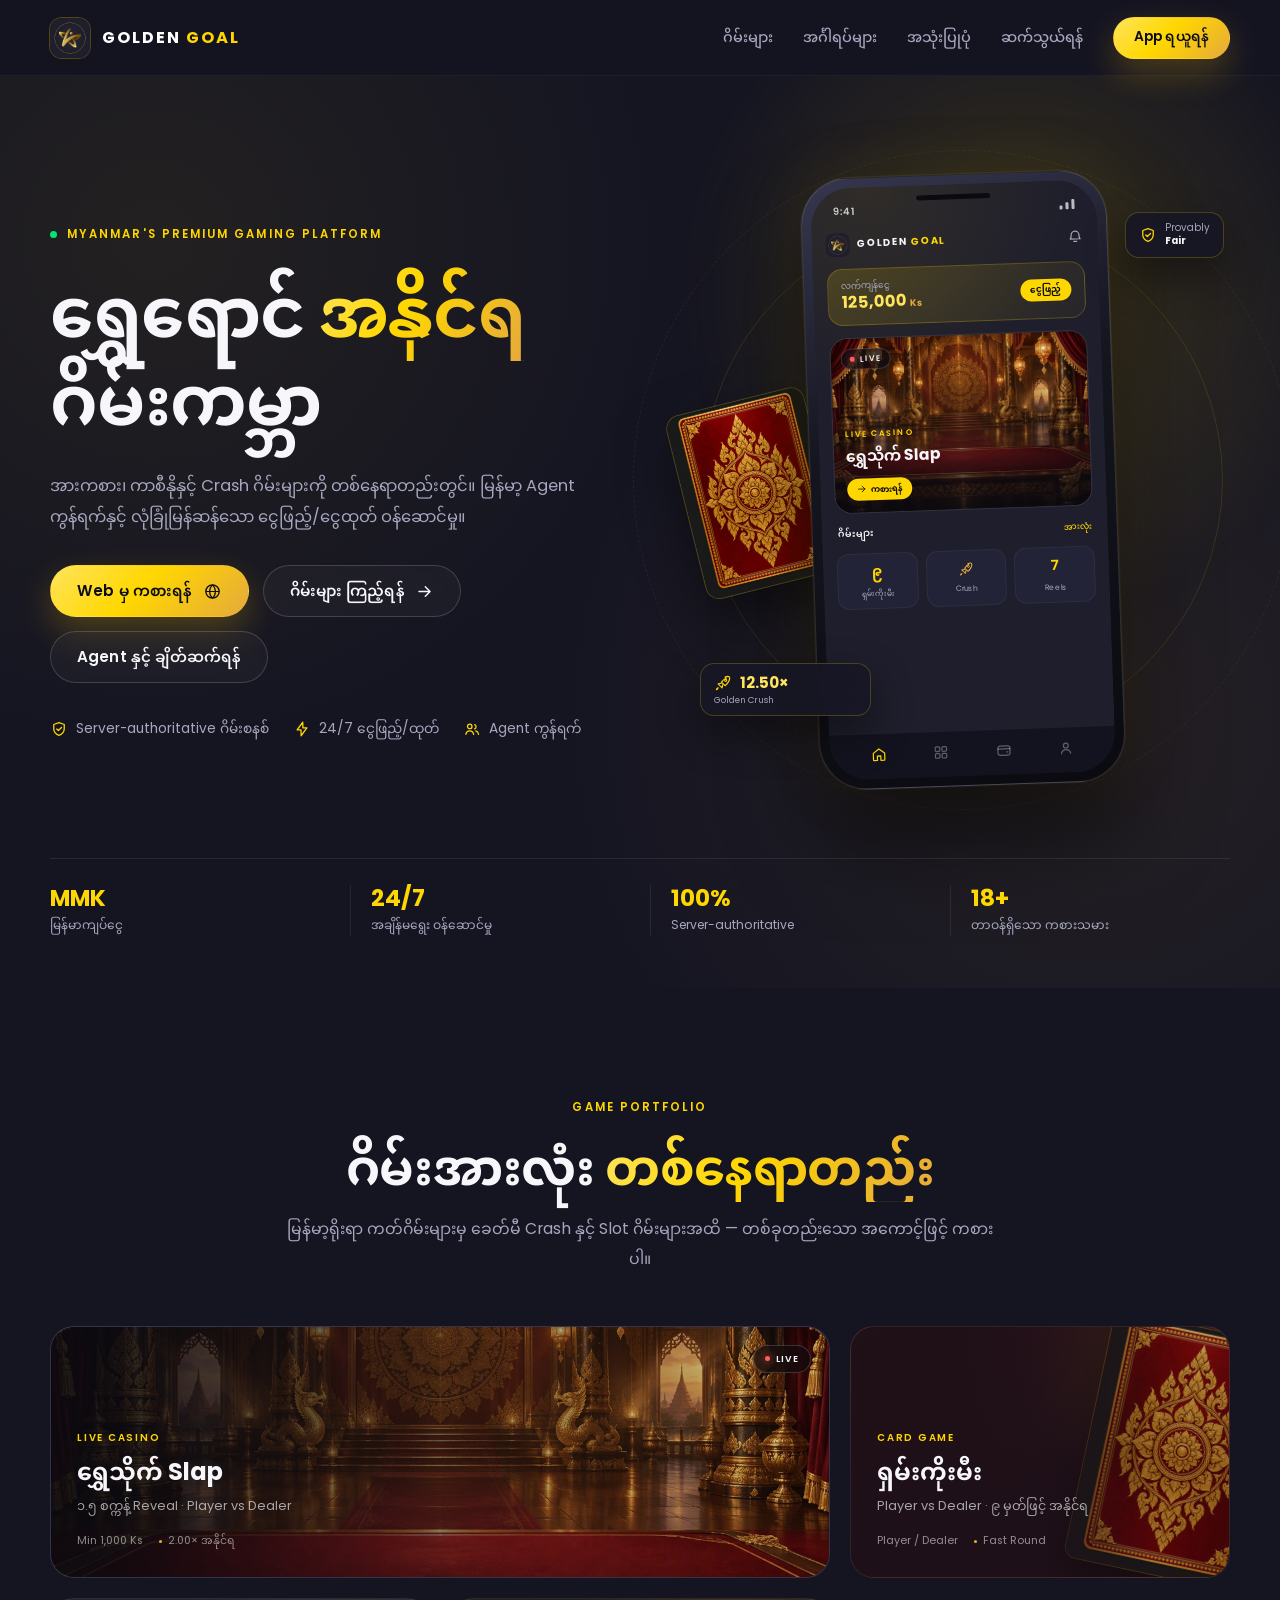
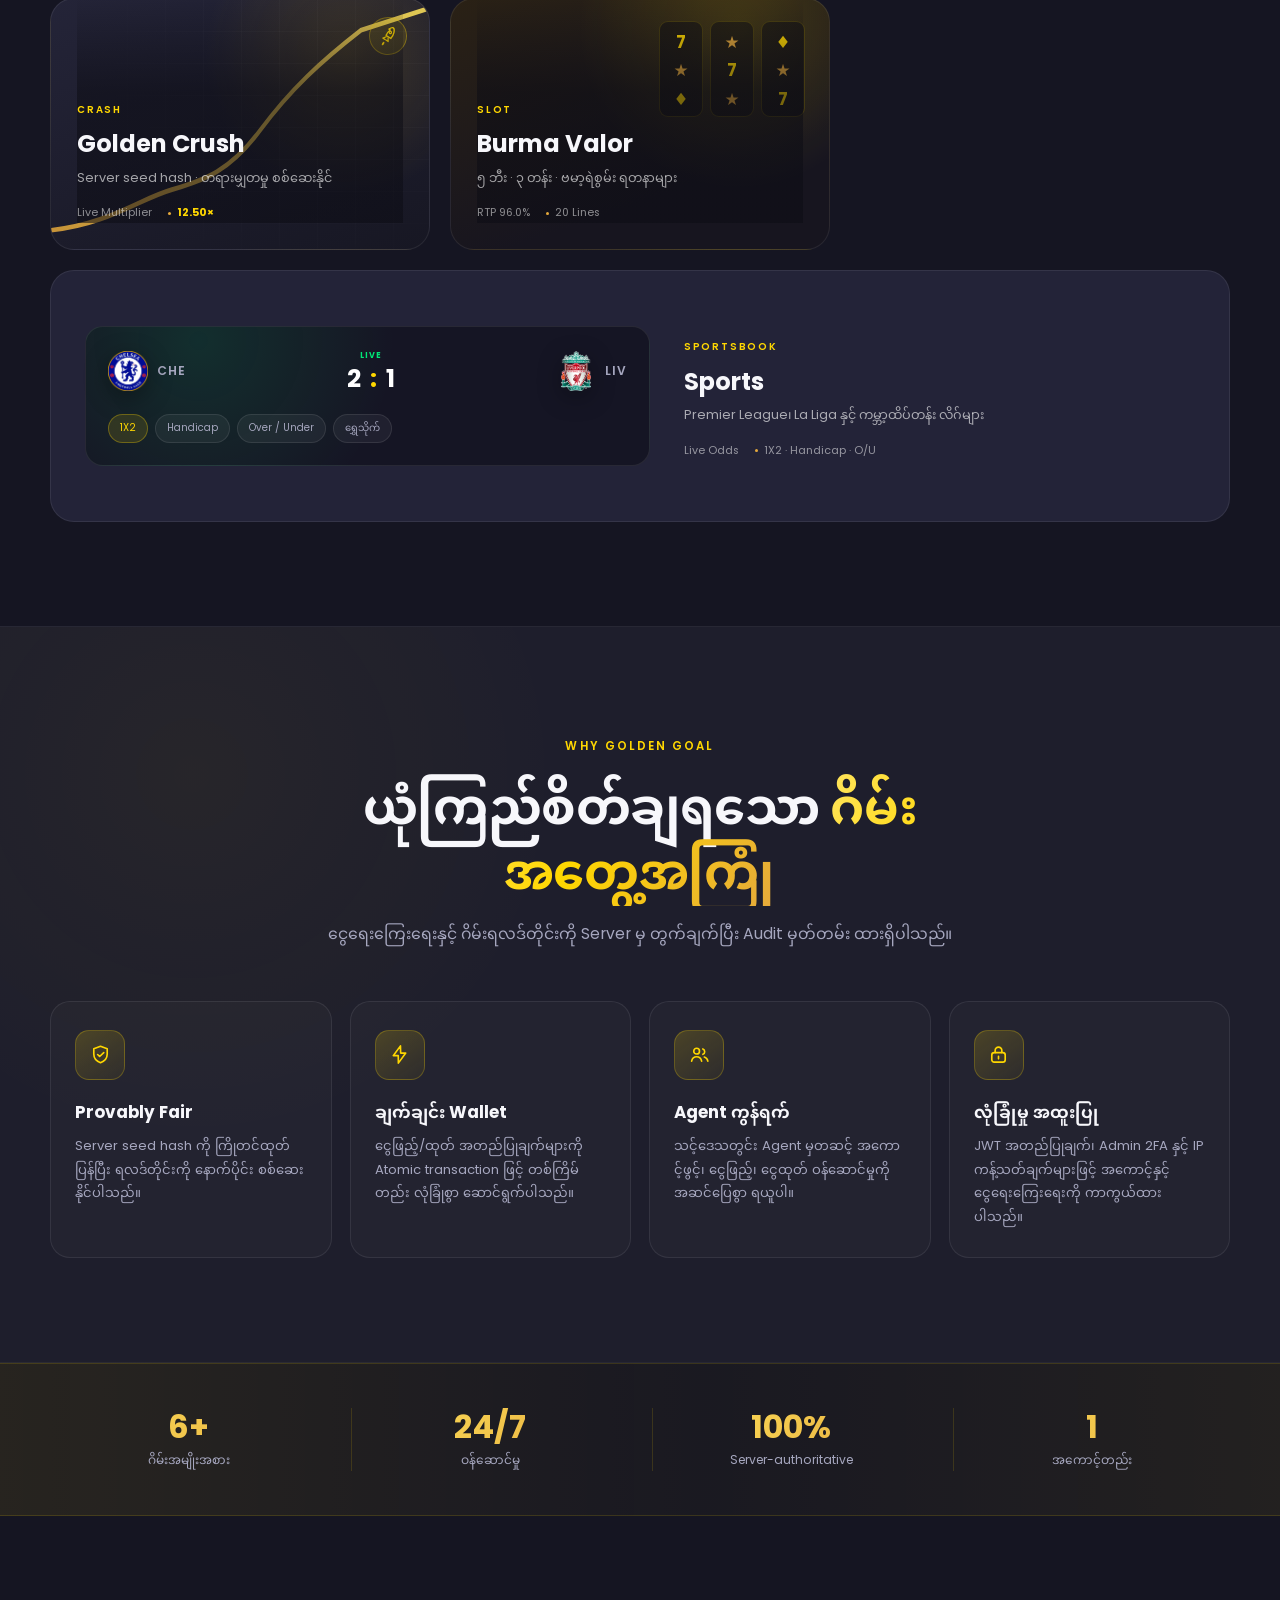
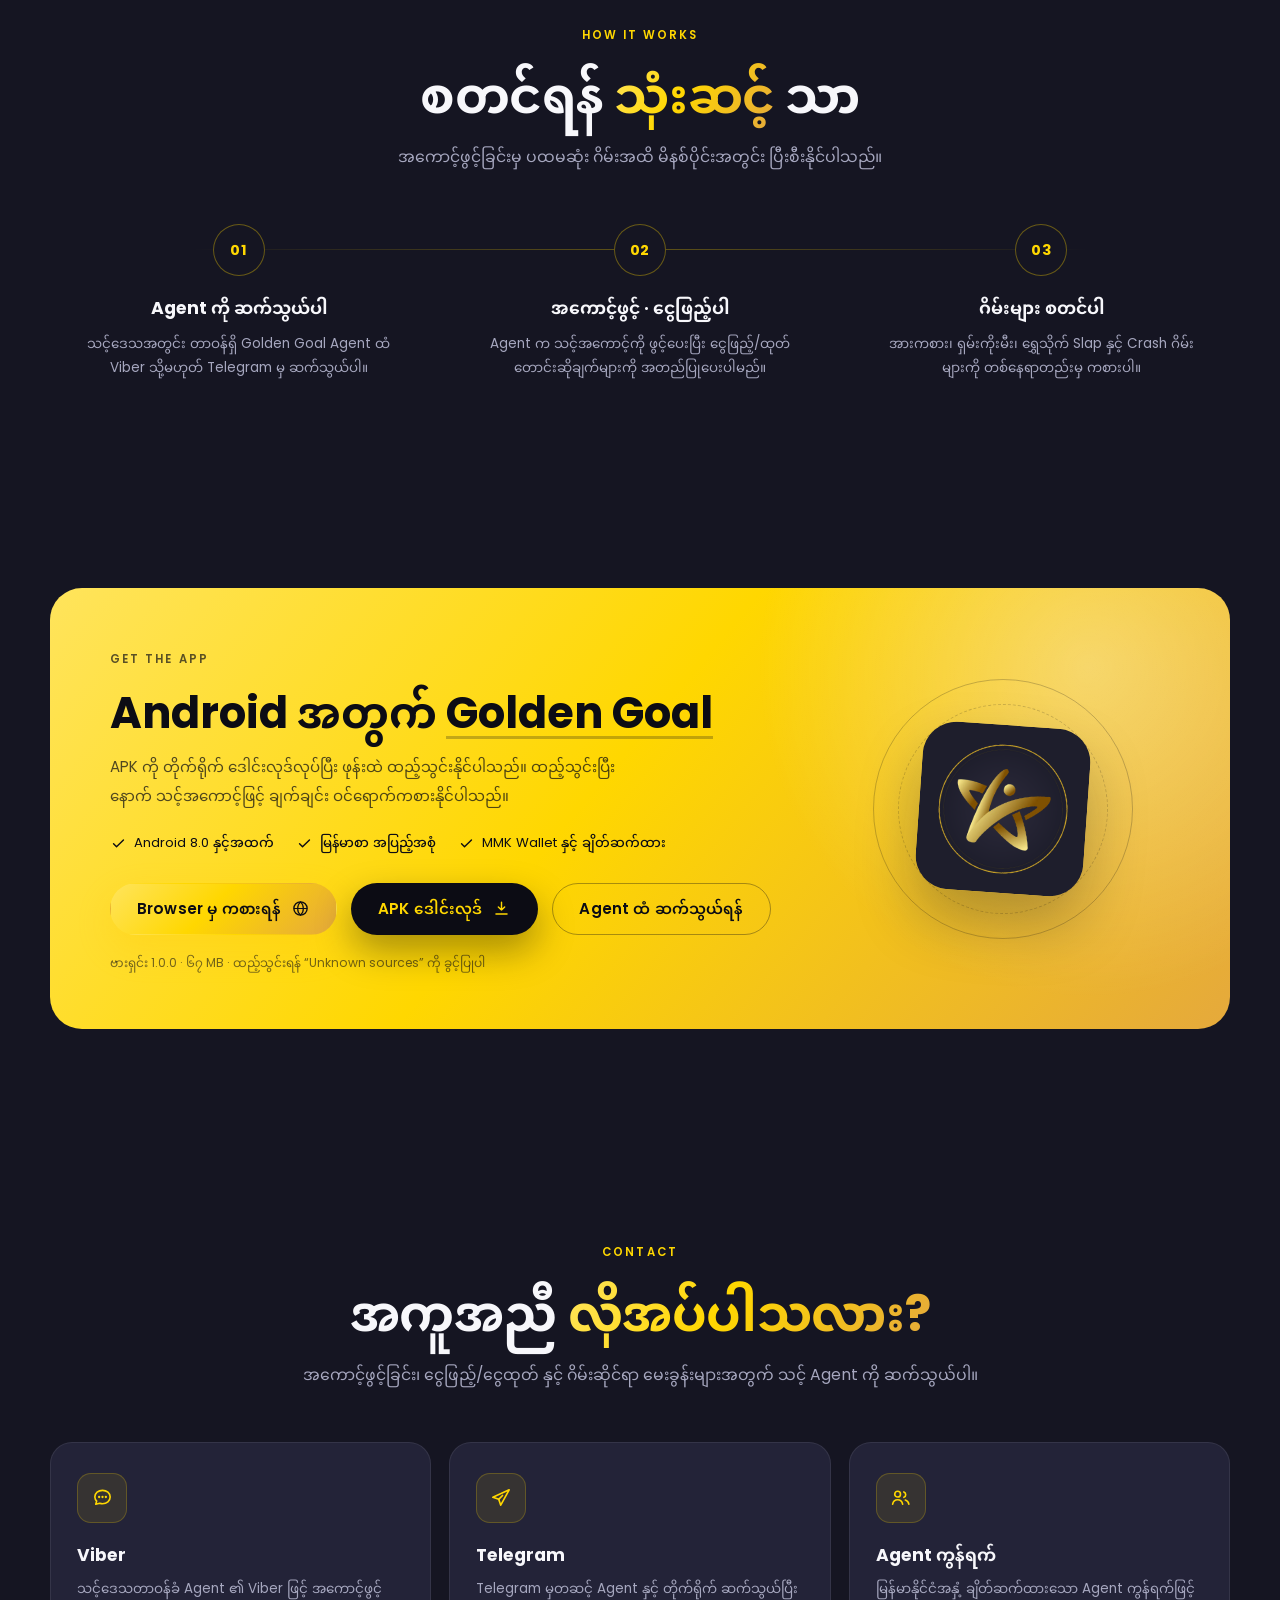
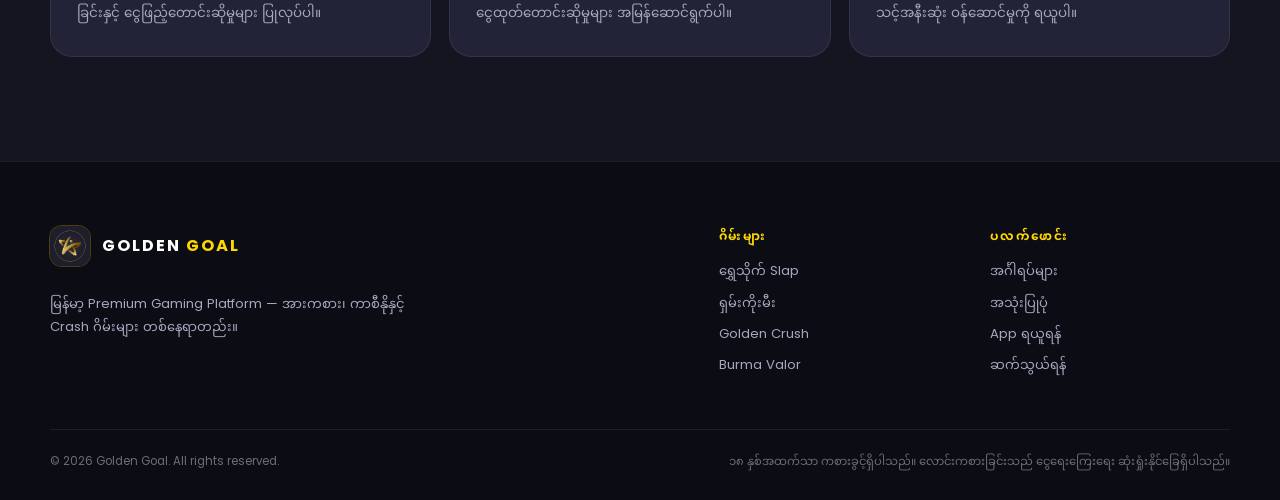
==== commit 51d14e3d: "Remove Fish Hunter card and align slot card with Burma Valor" ====
--- a/index.html
+++ b/index.html
@@ -44,7 +44,6 @@
     <symbol id="i-trophy" viewBox="0 0 24 24"><path d="M8 4h8v5.5a4 4 0 0 1-8 0V4Z" fill="none" stroke="currentColor" stroke-width="1.7" stroke-linejoin="round"/><path d="M8 6H4.5v1.5A3.5 3.5 0 0 0 8 11M16 6h3.5v1.5A3.5 3.5 0 0 1 16 11M12 13.5V17M8.5 20h7" fill="none" stroke="currentColor" stroke-width="1.7" stroke-linecap="round" stroke-linejoin="round"/></symbol>
     <symbol id="i-spark" viewBox="0 0 24 24"><path d="M12 3.5c.8 4.6 3 6.8 7.5 7.5-4.5.7-6.7 2.9-7.5 7.5-.8-4.6-3-6.8-7.5-7.5 4.5-.7 6.7-2.9 7.5-7.5Z" fill="none" stroke="currentColor" stroke-width="1.6" stroke-linejoin="round"/></symbol>
     <symbol id="i-rocket" viewBox="0 0 24 24"><path d="M14.8 4.2c2.4-1 4.7-1.2 5.5-.4.8.8.6 3.1-.4 5.5-1 2.3-2.8 4.6-5.2 6.3l-4.8-4.8c1.7-2.4 4-4.2 6.3-5.2Z" fill="none" stroke="currentColor" stroke-width="1.6" stroke-linejoin="round"/><circle cx="15.6" cy="8.4" r="1.4" fill="none" stroke="currentColor" stroke-width="1.4"/><path d="m9.7 12.4-4.2.8 2.2 2.2M11.6 14.3l-.8 4.2-2.2-2.2M5.5 18.5c-1.2.3-2 1.1-2.3 2.3 1.2-.3 2-1.1 2.3-2.3Z" fill="none" stroke="currentColor" stroke-width="1.5" stroke-linecap="round" stroke-linejoin="round"/></symbol>
-    <symbol id="i-fish" viewBox="0 0 24 24"><path d="M4 12c3-4.4 7.2-5.8 11.2-3.9 1.4.7 2.6 1.8 3.8 3.2l2.5-2.5v7.4l-2.5-2.5c-1.2 1.4-2.4 2.5-3.8 3.2C11.2 18.8 7 17.4 4 12Z" fill="none" stroke="currentColor" stroke-width="1.6" stroke-linejoin="round"/><circle cx="8.2" cy="10.7" r=".9" fill="currentColor"/></symbol>
     <symbol id="i-globe" viewBox="0 0 24 24"><circle cx="12" cy="12" r="8.4" fill="none" stroke="currentColor" stroke-width="1.7"/><path d="M3.6 12h16.8M12 3.6c2.4 2.2 3.6 5.1 3.6 8.4s-1.2 6.2-3.6 8.4c-2.4-2.2-3.6-5.1-3.6-8.4s1.2-6.2 3.6-8.4Z" fill="none" stroke="currentColor" stroke-width="1.5"/></symbol>
     <symbol id="i-ball" viewBox="0 0 24 24"><circle cx="12" cy="12" r="8.4" fill="none" stroke="currentColor" stroke-width="1.7"/><path d="m12 7.4 3.2 2.3-1.2 3.8h-4l-1.2-3.8L12 7.4ZM8.5 10.5 4 9.4M15.5 10.5l4.5-1.1M10 13.5l-2.7 3.7M14 13.5l2.7 3.7" fill="none" stroke="currentColor" stroke-width="1.5" stroke-linejoin="round"/></symbol>
   </svg>
@@ -204,36 +203,9 @@
             </div>
             <div class="game-body">
               <span class="game-kicker">SLOT</span>
-              <h3>Golden Reels</h3>
-              <p>၂၄၃ Ways · ရွှေရောင်အနိုင်ရ လှည့်စက်များ</p>
-              <div class="game-meta"><span>RTP 94.3%</span><span>243 Ways</span></div>
-            </div>
-          </article>
-
-          <article class="game-card game-card--fish reveal">
-            <svg class="fish-scene" viewBox="0 0 320 220" preserveAspectRatio="xMidYMid slice" aria-hidden="true">
-              <defs>
-                <radialGradient id="sea" cx="50%" cy="30%" r="80%">
-                  <stop offset="0" stop-color="#123a45"/><stop offset="1" stop-color="#0c1f2a"/>
-                </radialGradient>
-                <linearGradient id="fish-gold" x1="0" x2="1"><stop offset="0" stop-color="#e5a93c"/><stop offset="1" stop-color="#ffe45c"/></linearGradient>
-              </defs>
-              <rect width="320" height="220" fill="url(#sea)"/>
-              <g fill="none" stroke="rgba(120,220,220,.18)" stroke-width="1.5">
-                <circle cx="52" cy="48" r="10"/><circle cx="86" cy="26" r="6"/><circle cx="268" cy="60" r="13"/><circle cx="238" cy="34" r="6"/><circle cx="280" cy="120" r="5"/>
-              </g>
-              <g stroke="rgba(120,220,220,.2)" stroke-width="2" fill="none"><path d="M30 190c30-16 60-16 90 0s60 16 90 0 50-14 80-2"/></g>
-              <g transform="translate(160 112)">
-                <path d="M-92 4c34-40 84-48 126-22 15 9 27 20 39 32l34-30v62l-34-30c-12 12-24 23-39 32-42 26-92 18-126-22Z" fill="url(#fish-gold)"/>
-                <path d="M-70 -2c14-13 32-19 50-18" stroke="#fff4c2" stroke-width="4" stroke-linecap="round" fill="none" opacity=".7"/>
-                <circle cx="-54" cy="-4" r="5" fill="#151522"/>
-              </g>
-            </svg>
-            <div class="game-body">
-              <span class="game-kicker">ARCADE</span>
-              <h3>Fish Hunter</h3>
-              <p>Multiplier ရှော့ချက်များဖြင့် ရွှေငါးများ ပစ်ခတ်ပါ</p>
-              <div class="game-meta"><span>Real-time</span><span>Skill + Luck</span></div>
+              <h3>Burma Valor</h3>
+              <p>၅ ဘီး · ၃ တန်း · ဗမာ့ရဲစွမ်း ရတနာများ</p>
+              <div class="game-meta"><span>RTP 96.0%</span><span>20 Lines</span></div>
             </div>
           </article>
 
@@ -398,7 +370,7 @@
           <a href="#games">ရွှေသိုက် Slap</a>
           <a href="#games">ရှမ်းကိုးမီး</a>
           <a href="#games">Golden Crush</a>
-          <a href="#games">Golden Reels</a>
+          <a href="#games">Burma Valor</a>
         </div>
         <div>
           <h4>ပလက်ဖောင်း</h4>
--- a/styles.css
+++ b/styles.css
@@ -1093,8 +1093,7 @@
 }
 
 .game-card--crush .game-body,
-.game-card--reels .game-body,
-.game-card--fish .game-body {
+.game-card--reels .game-body {
   max-width: 100%;
   margin-top: auto;
   padding-top: 96px;
@@ -1133,23 +1132,6 @@
 
 .reel .sym {
   color: var(--gold-soft);
-}
-
-.game-card--fish {
-  background: linear-gradient(170deg, #10303b, #0d1c26);
-}
-
-.fish-scene {
-  position: absolute;
-  inset: 0;
-  z-index: 0;
-  width: 100%;
-  height: 100%;
-  object-fit: cover;
-}
-
-.game-card--fish .game-body {
-  z-index: 2;
 }
 
 /* Sports card */
@@ -1791,8 +1773,7 @@
   }
 
   .game-card--crush .game-body,
-  .game-card--reels .game-body,
-  .game-card--fish .game-body {
+  .game-card--reels .game-body {
     padding-top: 90px;
   }
 
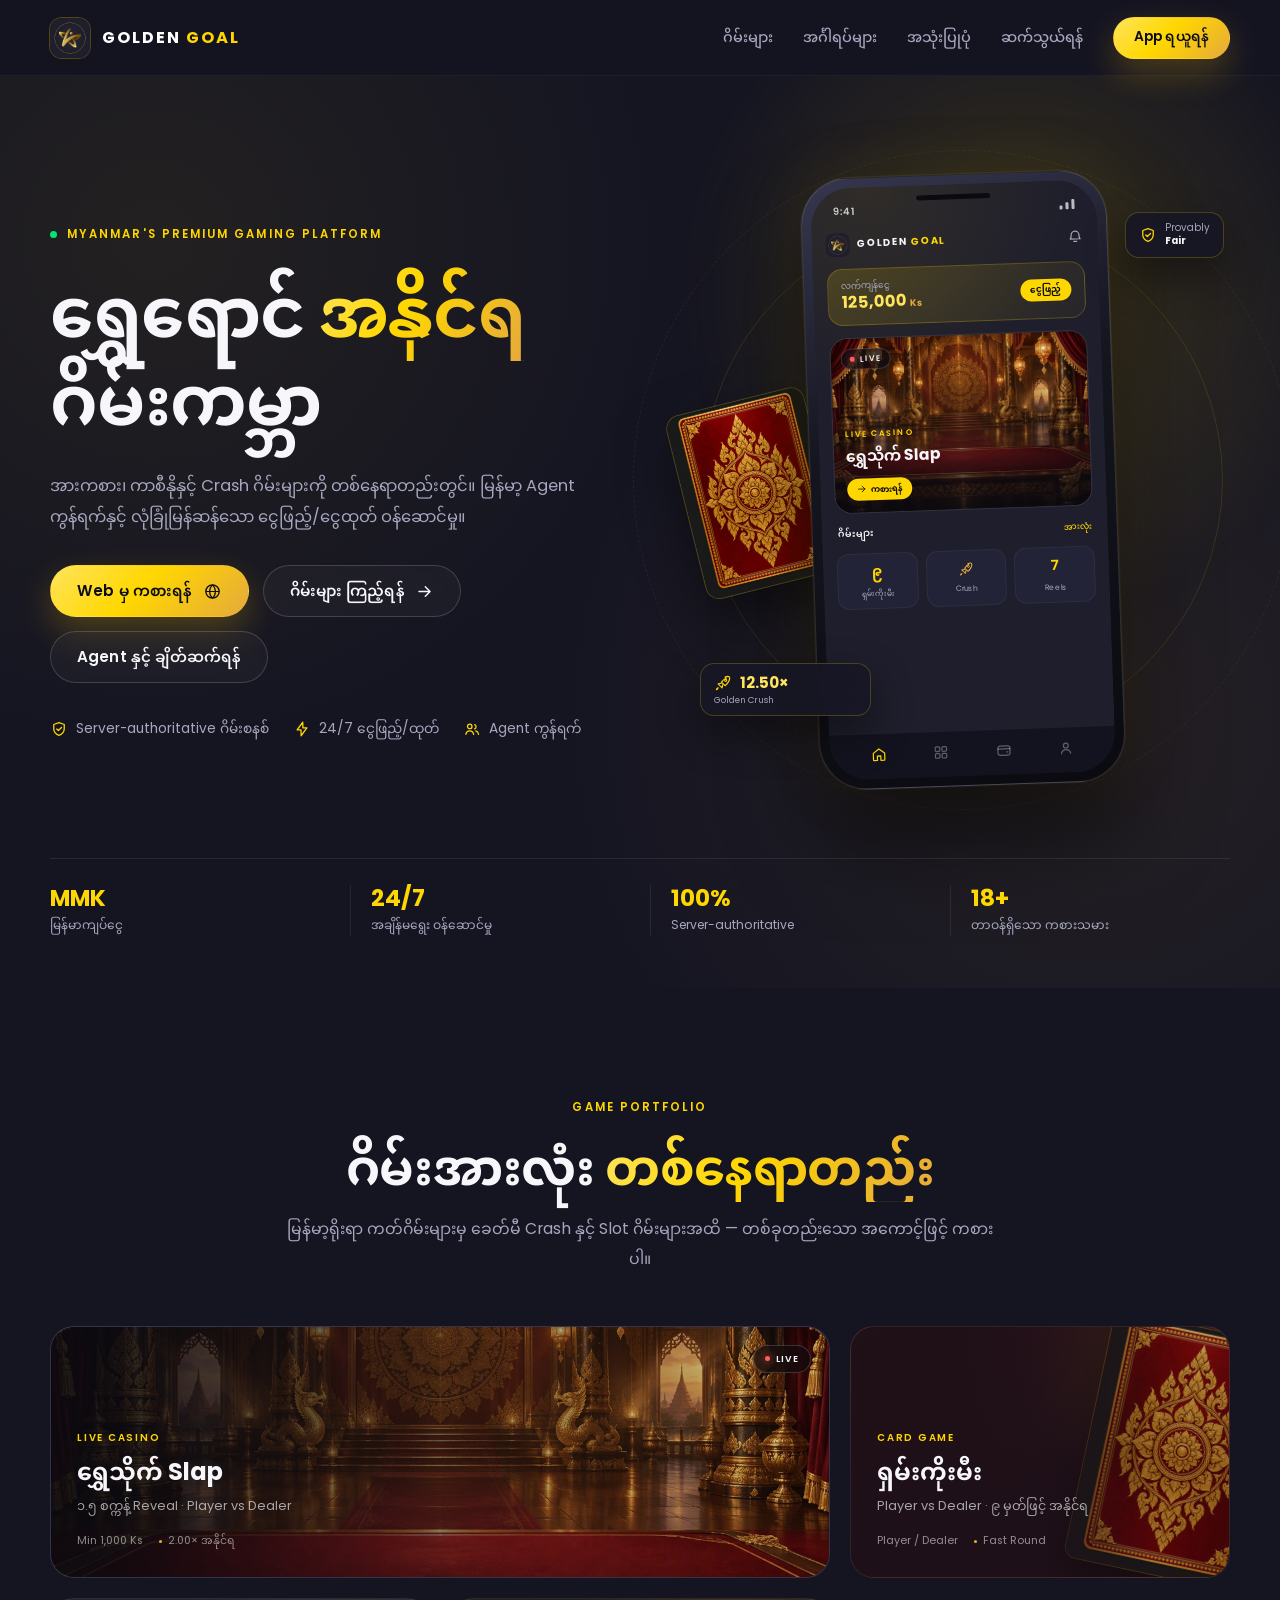
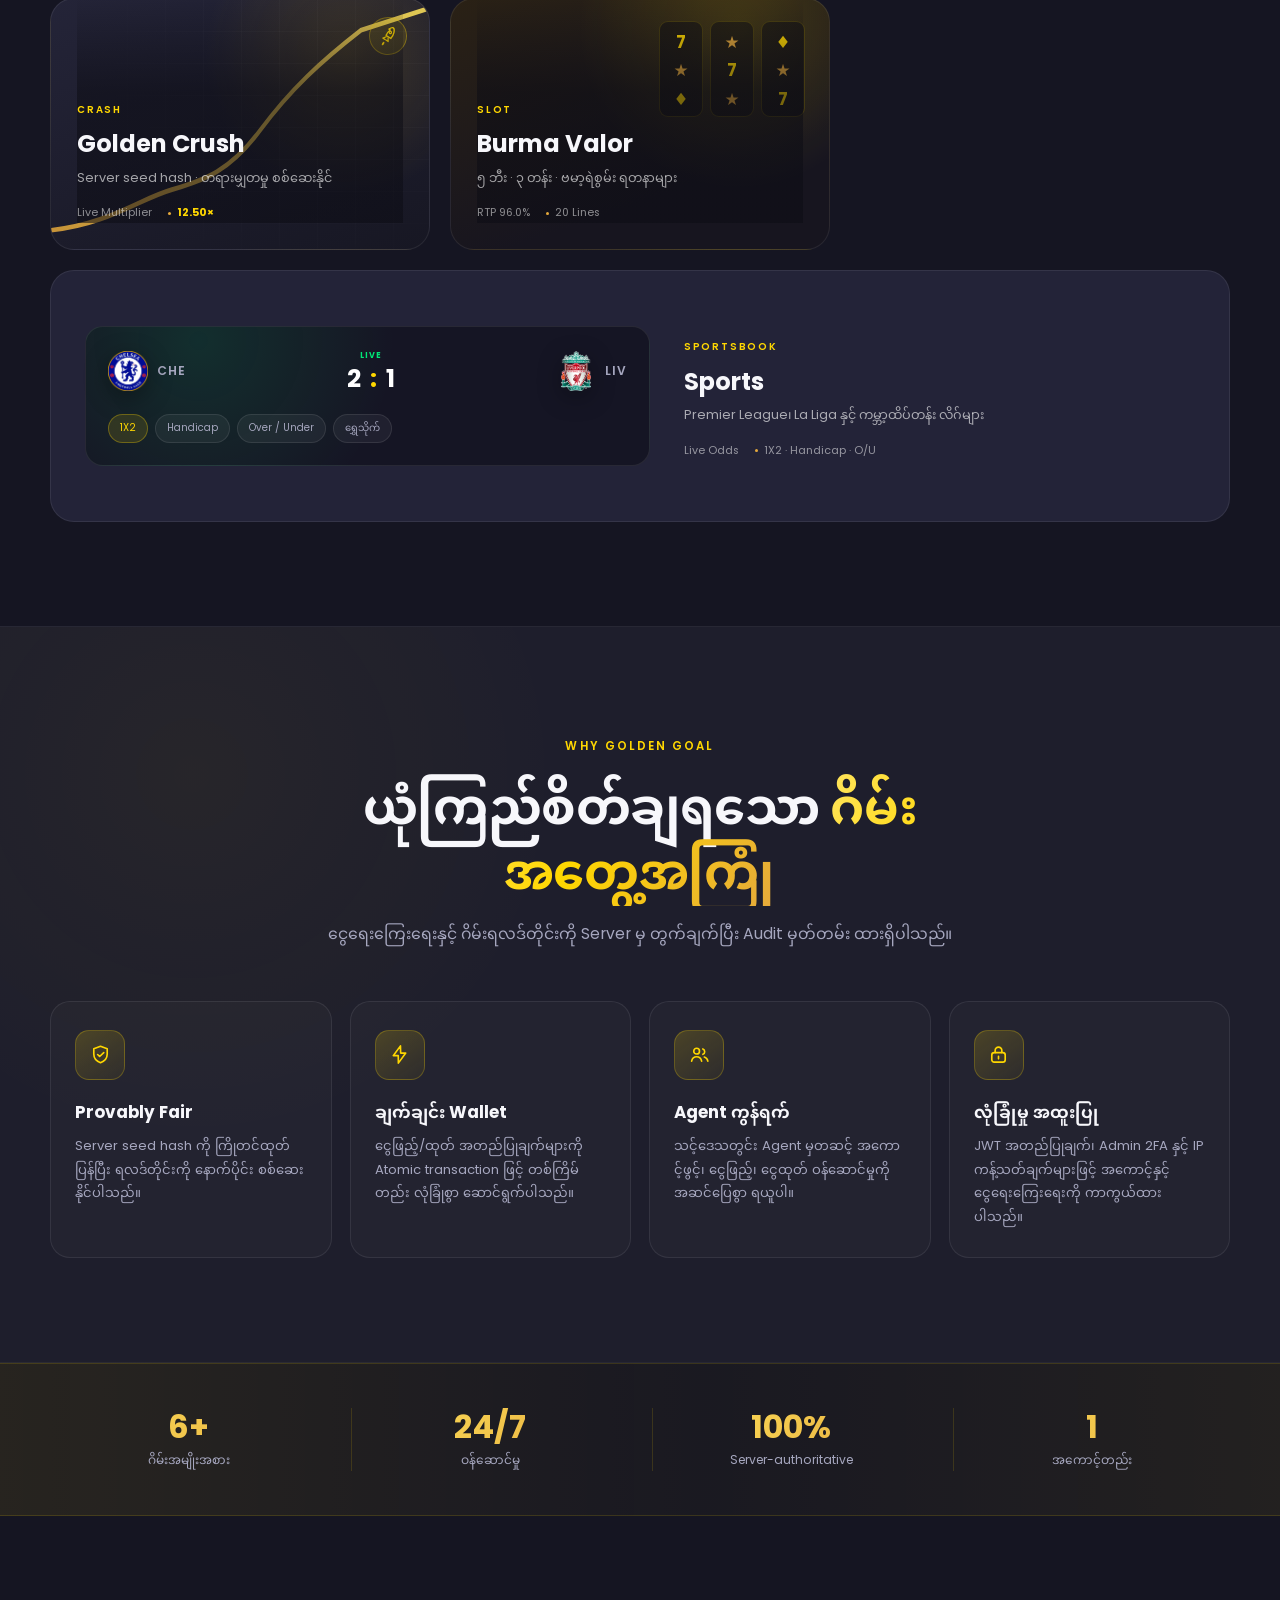
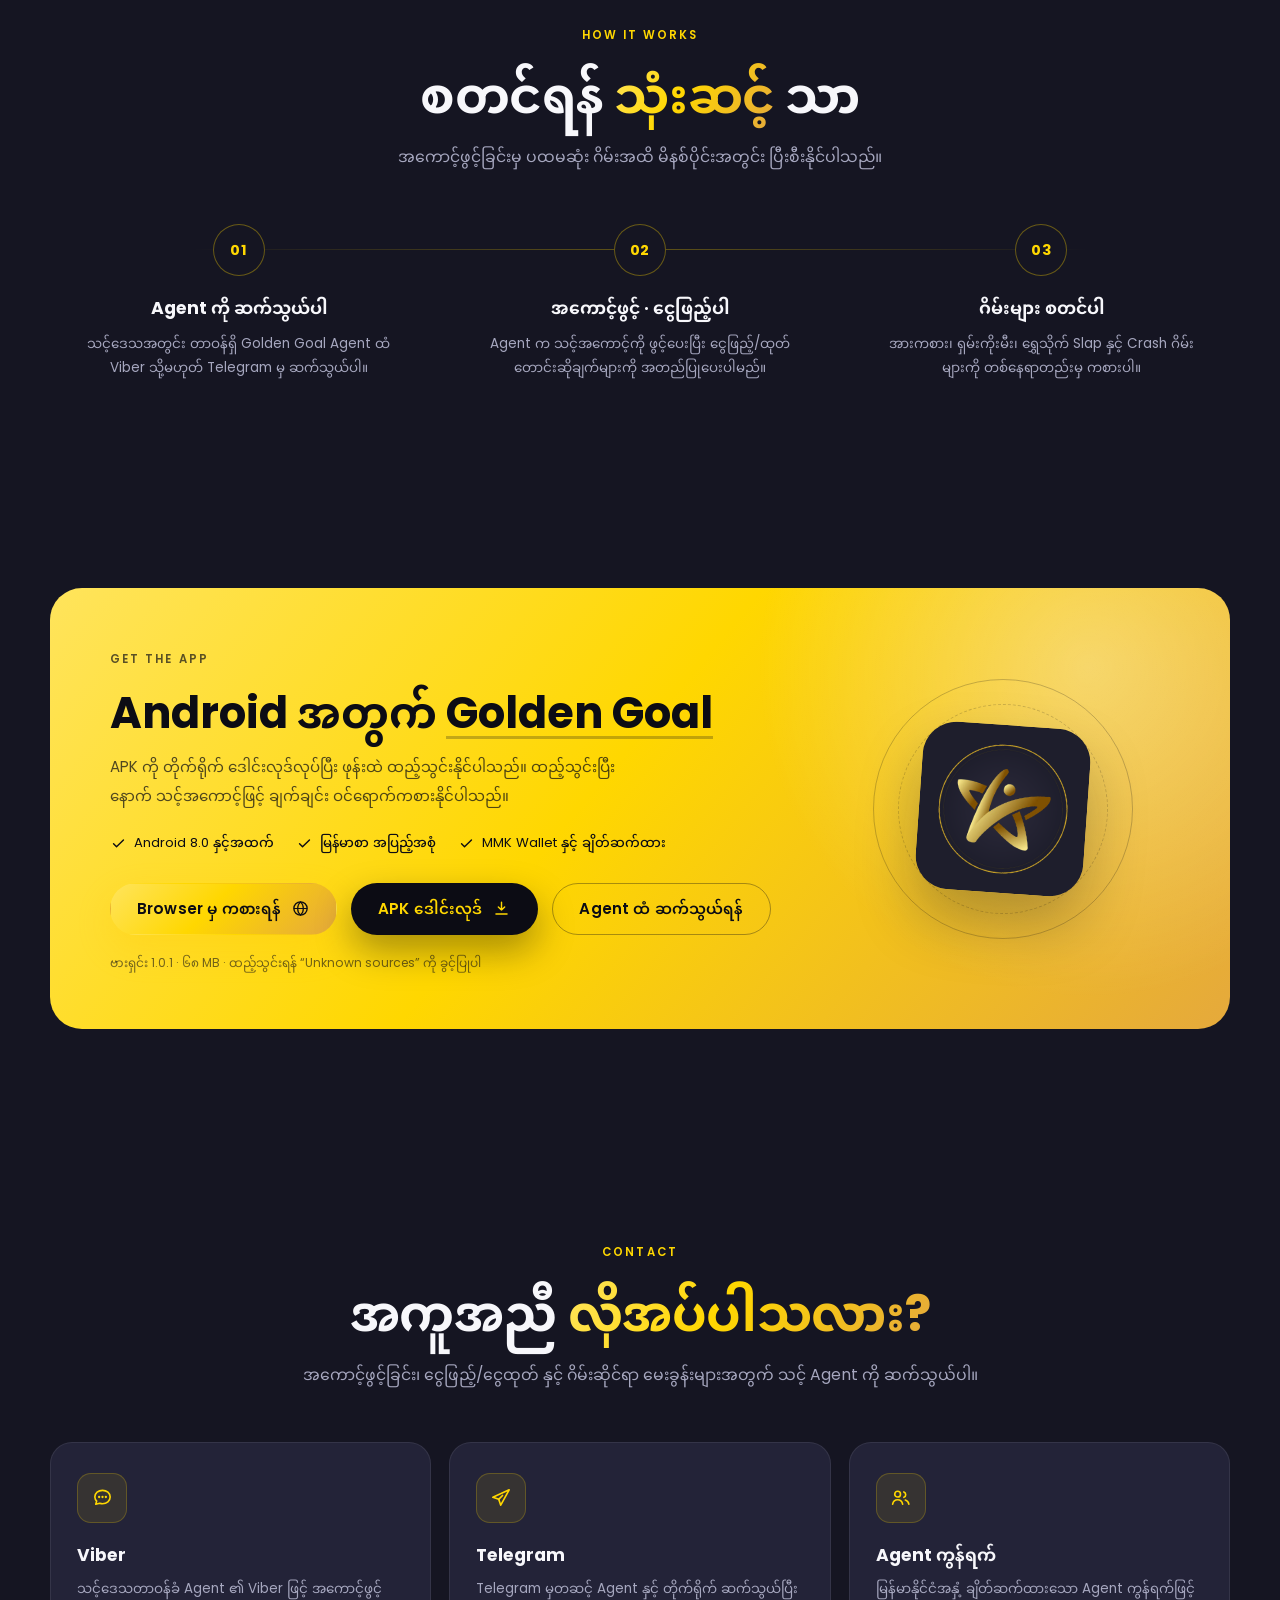
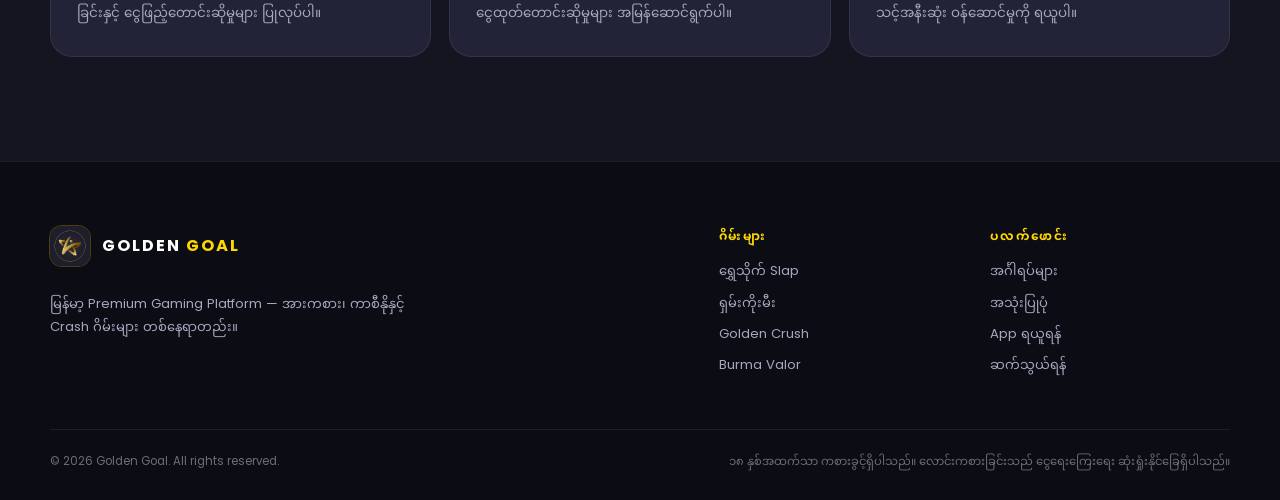
==== commit 5e950755: "Publish the 1.0.1 APK from the site" ====
--- a/index.html
+++ b/index.html
@@ -79,7 +79,7 @@
           <h1 id="hero-title">ရွှေရောင် <span class="gradient-text">အနိုင်ရ</span><br>ဂိမ်းကမ္ဘာ</h1>
           <p class="hero-lede">အားကစား၊ ကာစီနိုနှင့် Crash ဂိမ်းများကို တစ်နေရာတည်းတွင်။ မြန်မာ့ Agent ကွန်ရက်နှင့် လုံခြုံမြန်ဆန်သော ငွေဖြည့်/ငွေထုတ် ဝန်ဆောင်မှု။</p>
           <div class="hero-actions">
-            <a class="btn btn-gold" href="https://play.mmgoldengoal.com">Web မှ ကစားရန် <svg class="icon" aria-hidden="true"><use href="#i-globe"></use></svg></a>
+            <a class="btn btn-gold" href="https://mmgoldengoal.com/play/">Web မှ ကစားရန် <svg class="icon" aria-hidden="true"><use href="#i-globe"></use></svg></a>
             <a class="btn btn-ghost" href="#games">ဂိမ်းများ ကြည့်ရန် <svg class="icon" aria-hidden="true"><use href="#i-arrow"></use></svg></a>
             <a class="btn btn-ghost" href="#contact">Agent နှင့် ချိတ်ဆက်ရန်</a>
           </div>
@@ -312,11 +312,11 @@
               <li><svg class="icon" aria-hidden="true"><use href="#i-check"></use></svg> MMK Wallet နှင့် ချိတ်ဆက်ထား</li>
             </ul>
             <div class="hero-actions">
-              <a class="btn btn-gold" href="https://play.mmgoldengoal.com">Browser မှ ကစားရန် <svg class="icon" aria-hidden="true"><use href="#i-globe"></use></svg></a>
-              <a class="btn btn-dark" href="https://github.com/oddsmyanamr-cyber/goldengoal-landing/releases/latest/download/golden-goal-1.0.0.apk">APK ဒေါင်းလုဒ် <svg class="icon" aria-hidden="true"><use href="#i-download"></use></svg></a>
+              <a class="btn btn-gold" href="https://mmgoldengoal.com/play/">Browser မှ ကစားရန် <svg class="icon" aria-hidden="true"><use href="#i-globe"></use></svg></a>
+              <a class="btn btn-dark" href="https://mmgoldengoal.com/downloads/golden-goal-1.0.1.apk">APK ဒေါင်းလုဒ် <svg class="icon" aria-hidden="true"><use href="#i-download"></use></svg></a>
               <a class="btn btn-outline-dark" href="#contact">Agent ထံ ဆက်သွယ်ရန်</a>
             </div>
-            <p class="download-meta">ဗားရှင်း 1.0.0 · ၆၇ MB · ထည့်သွင်းရန် “Unknown sources” ကို ခွင့်ပြုပါ</p>
+            <p class="download-meta">ဗားရှင်း 1.0.1 · ၆၈ MB · ထည့်သွင်းရန် “Unknown sources” ကို ခွင့်ပြုပါ</p>
           </div>
           <div class="download-visual" aria-hidden="true">
             <img src="assets/app-icon.png" alt="" width="168" height="168">
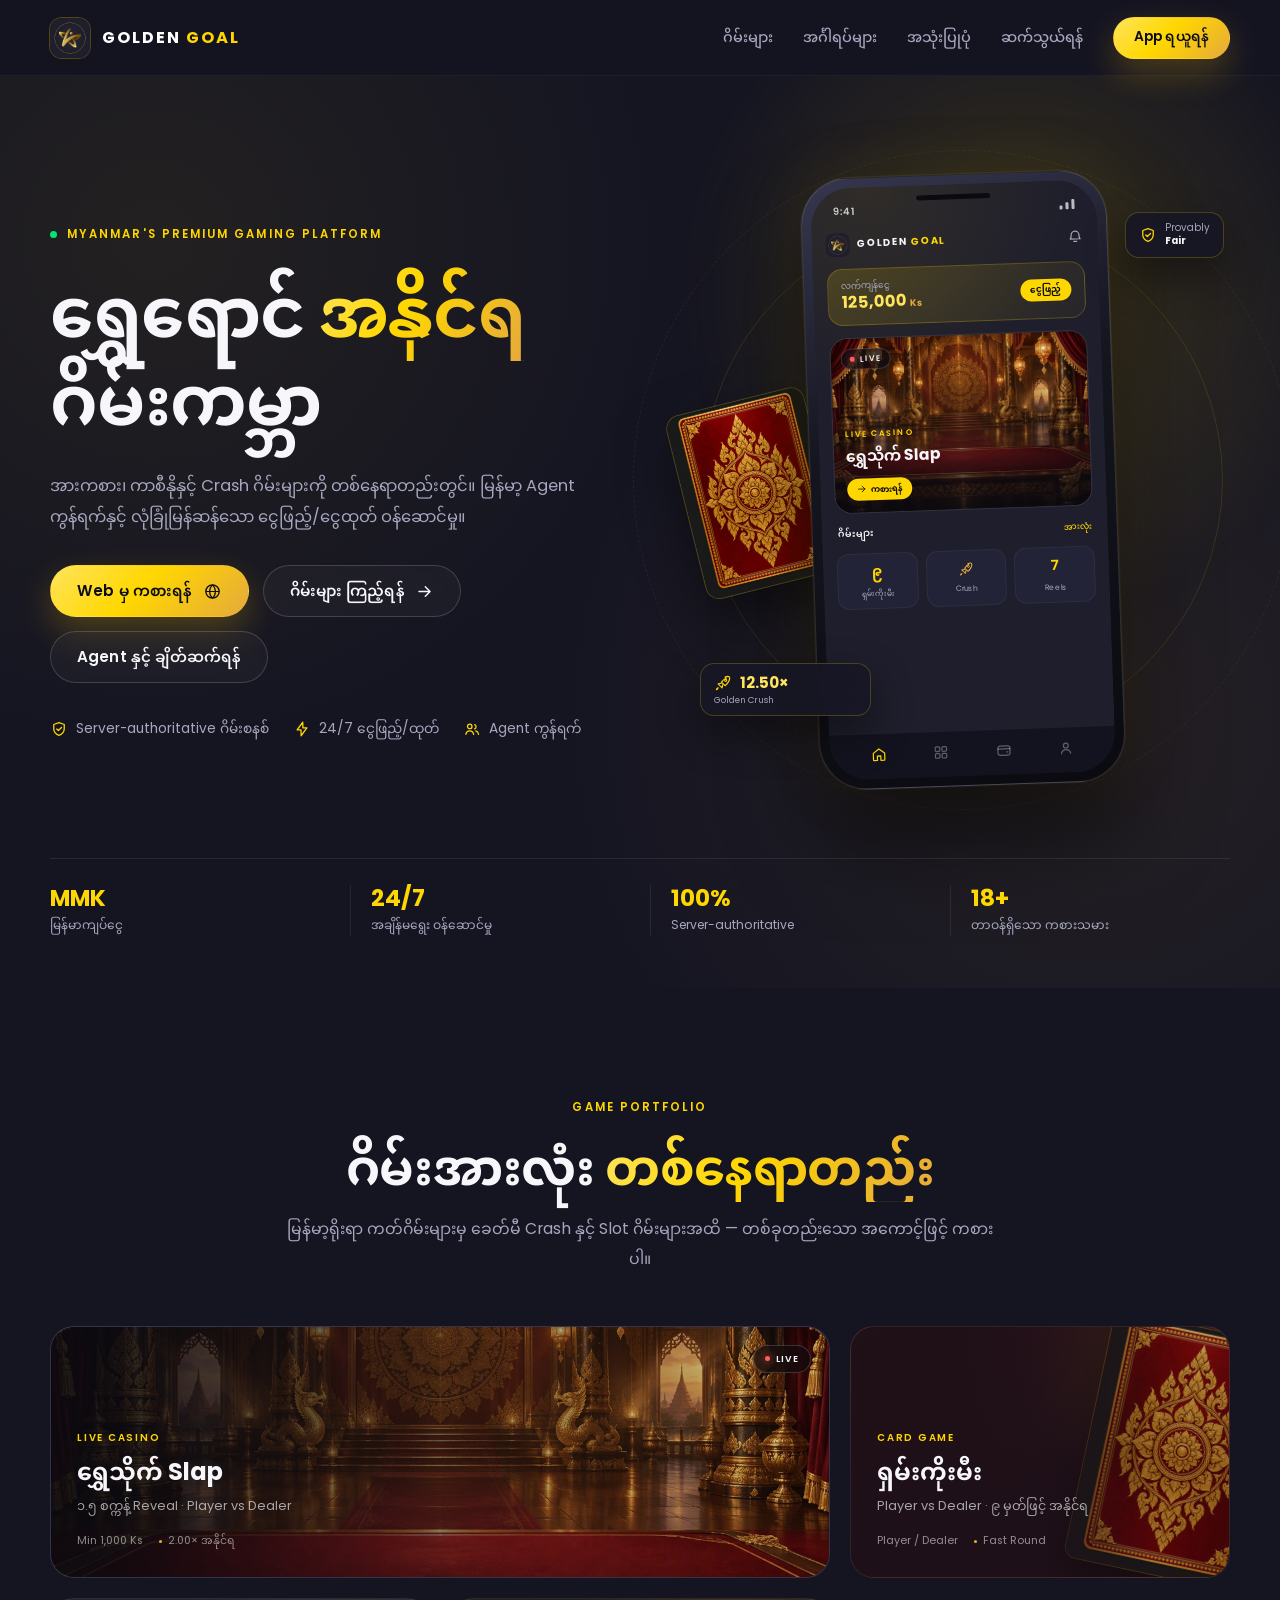
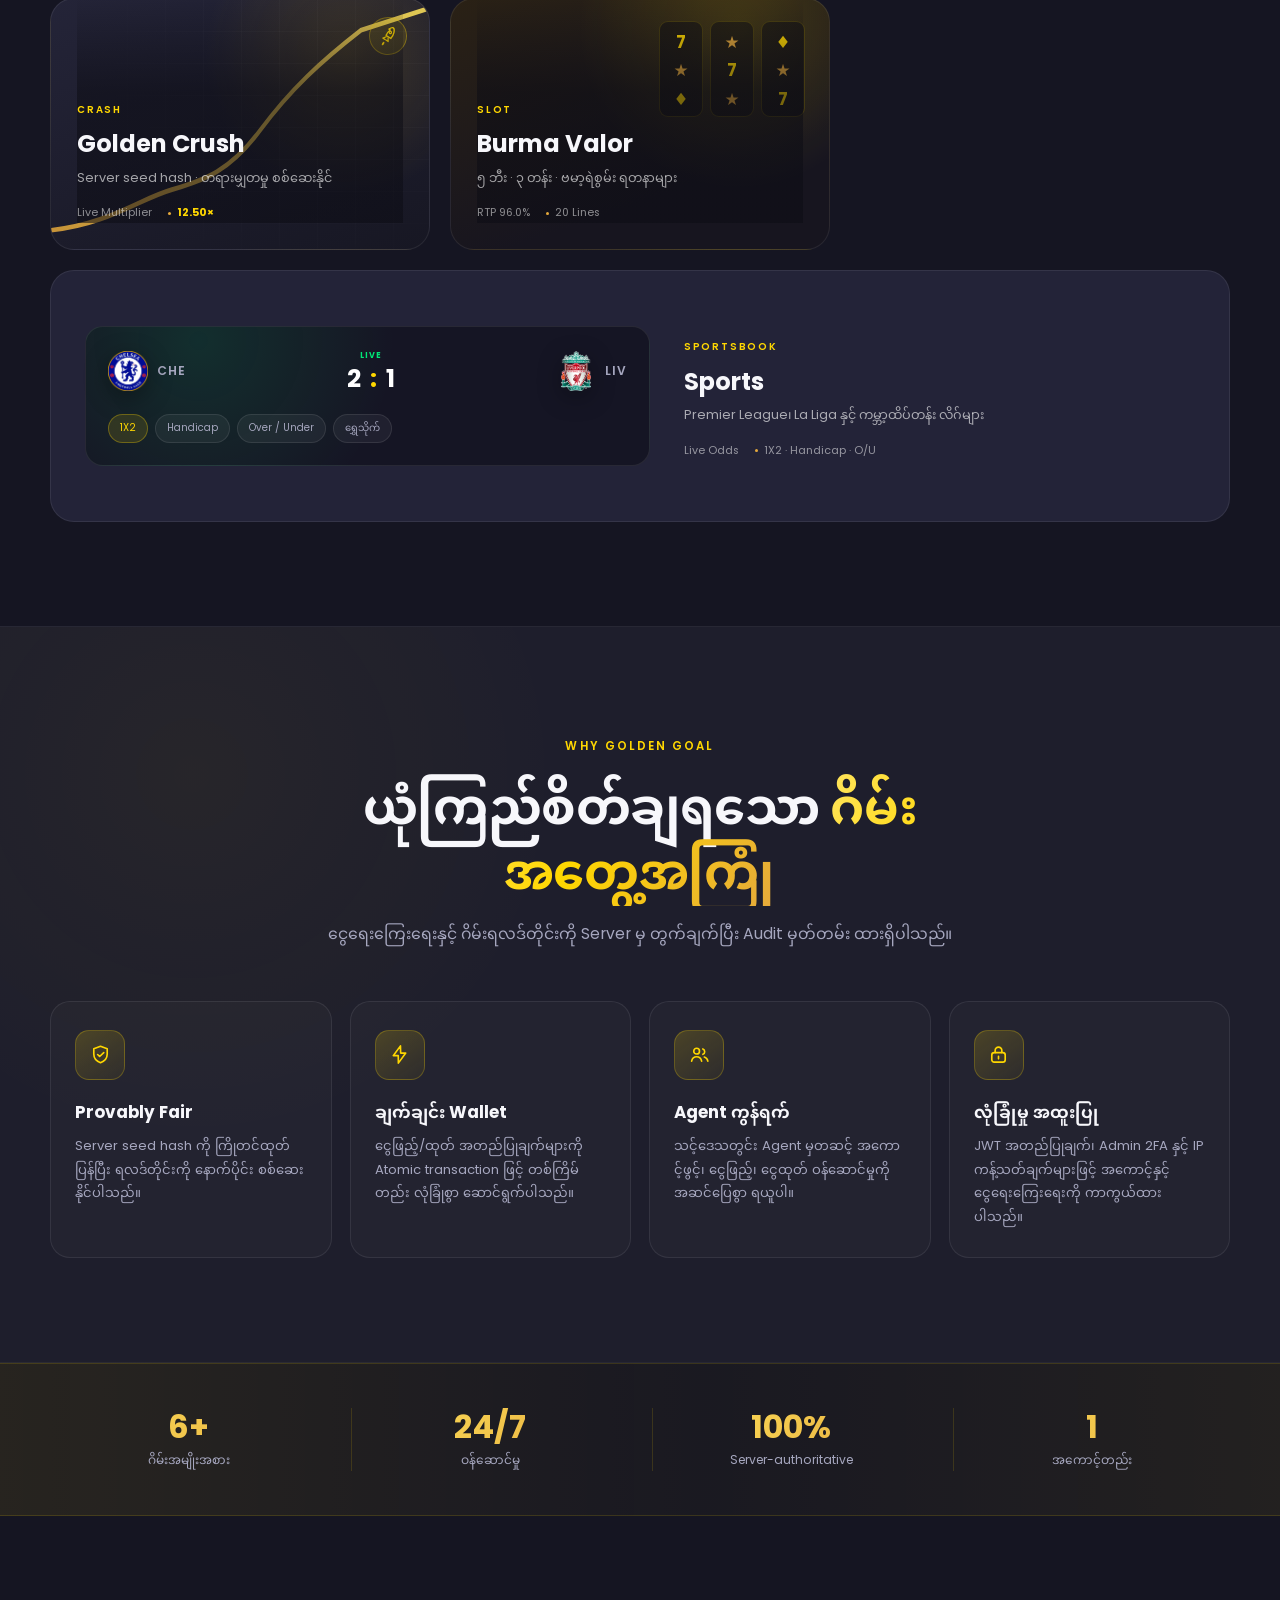
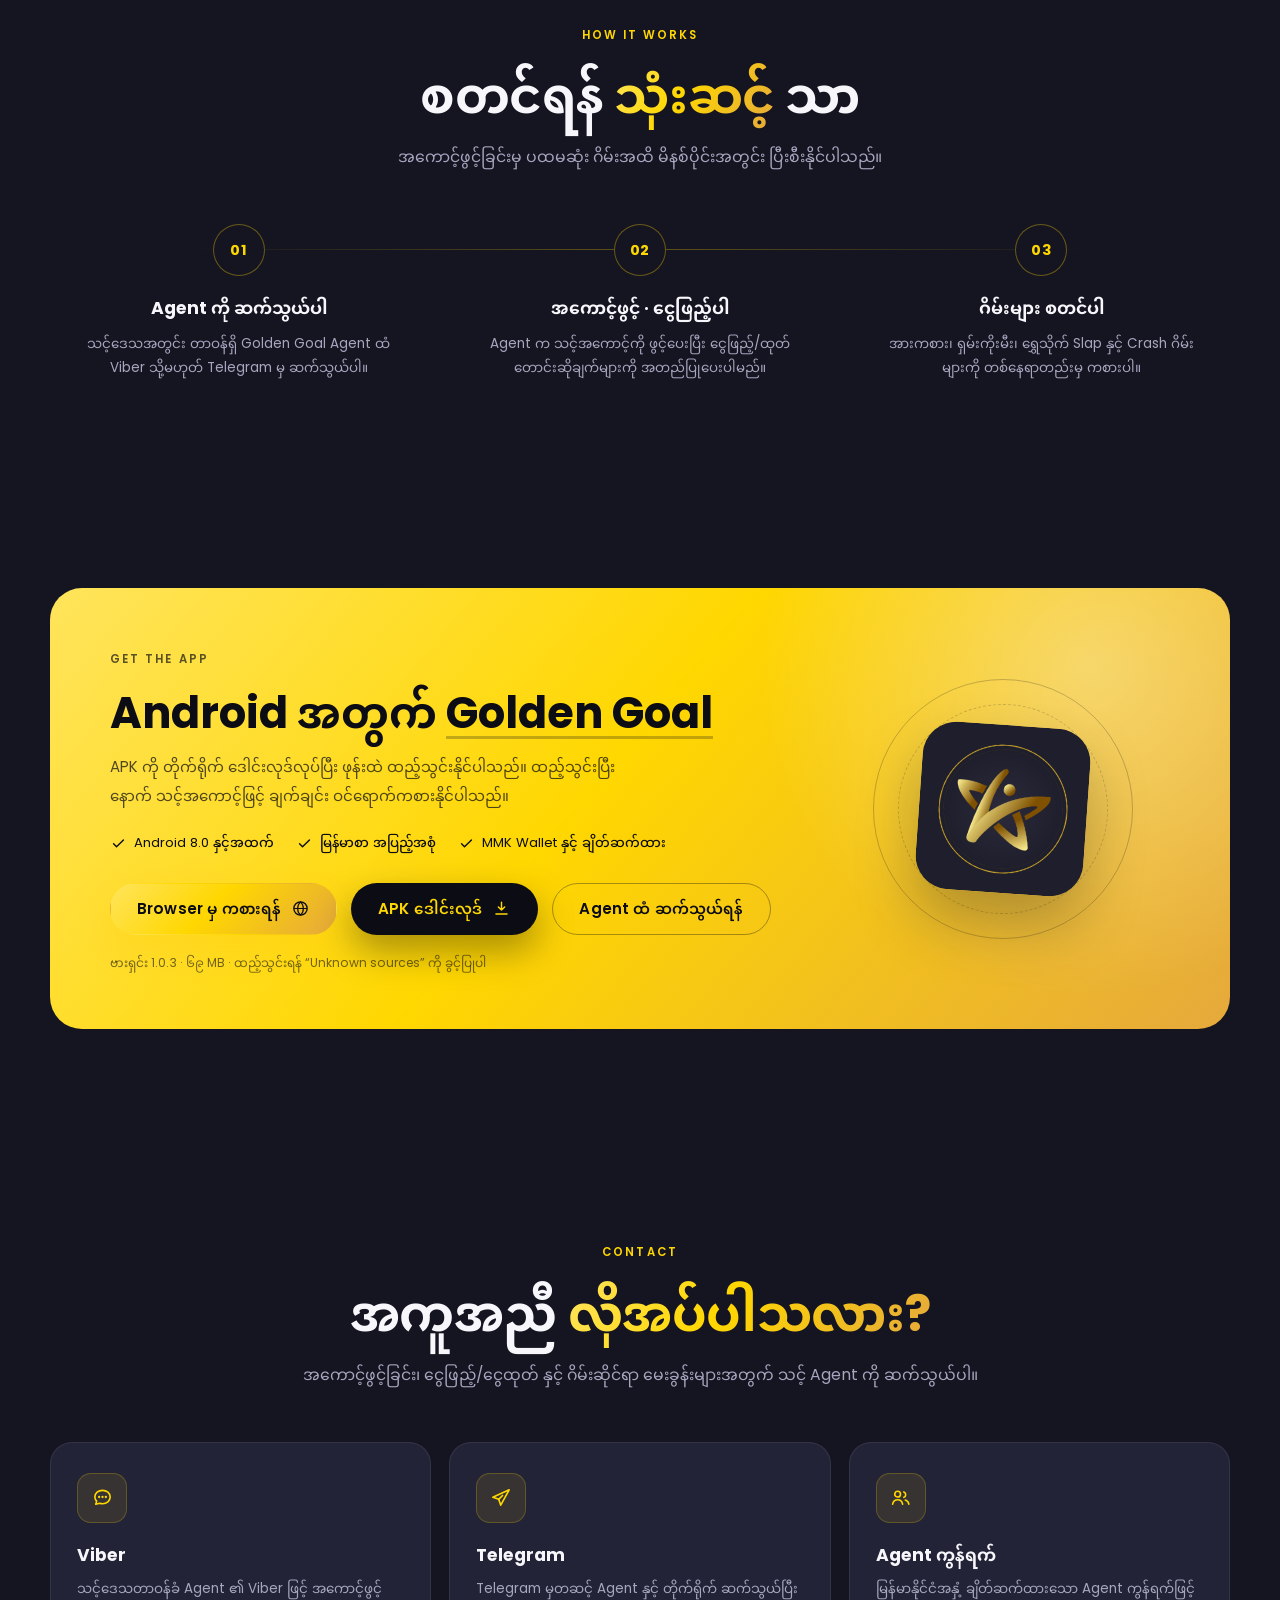
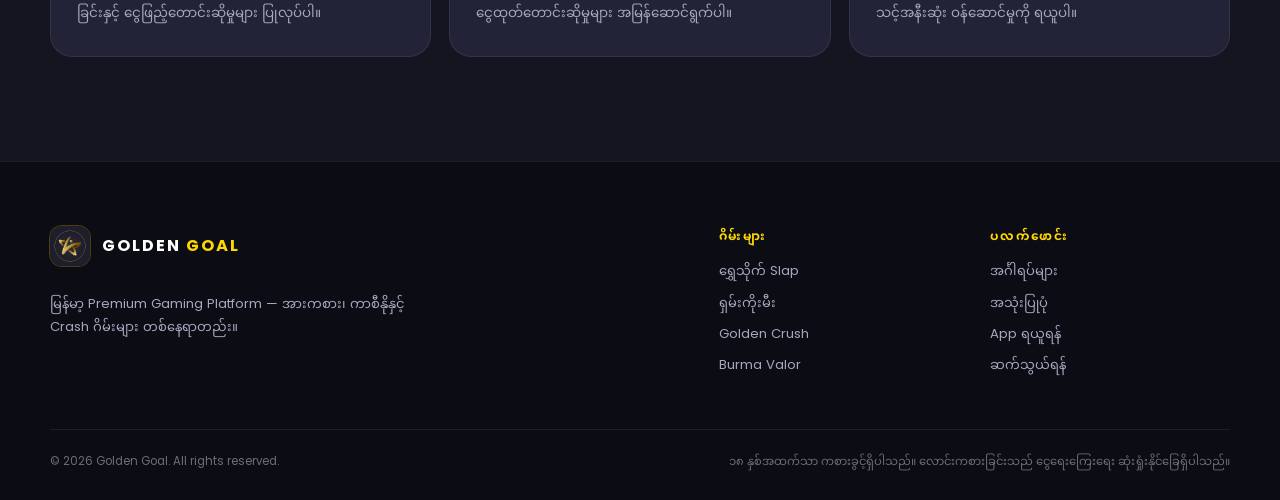
==== commit 08994338: "Publish APK 1.0.3 with live sports betting 1.0.2 was cut before the Maung slip endpoint shipped, so " ====
--- a/index.html
+++ b/index.html
@@ -313,10 +313,10 @@
             </ul>
             <div class="hero-actions">
               <a class="btn btn-gold" href="https://mmgoldengoal.com/play/">Browser မှ ကစားရန် <svg class="icon" aria-hidden="true"><use href="#i-globe"></use></svg></a>
-              <a class="btn btn-dark" href="https://mmgoldengoal.com/downloads/golden-goal-1.0.1.apk">APK ဒေါင်းလုဒ် <svg class="icon" aria-hidden="true"><use href="#i-download"></use></svg></a>
+              <a class="btn btn-dark" href="https://mmgoldengoal.com/downloads/golden-goal-1.0.3.apk">APK ဒေါင်းလုဒ် <svg class="icon" aria-hidden="true"><use href="#i-download"></use></svg></a>
               <a class="btn btn-outline-dark" href="#contact">Agent ထံ ဆက်သွယ်ရန်</a>
             </div>
-            <p class="download-meta">ဗားရှင်း 1.0.1 · ၆၈ MB · ထည့်သွင်းရန် “Unknown sources” ကို ခွင့်ပြုပါ</p>
+            <p class="download-meta">ဗားရှင်း 1.0.3 · ၆၉ MB · ထည့်သွင်းရန် “Unknown sources” ကို ခွင့်ပြုပါ</p>
           </div>
           <div class="download-visual" aria-hidden="true">
             <img src="assets/app-icon.png" alt="" width="168" height="168">
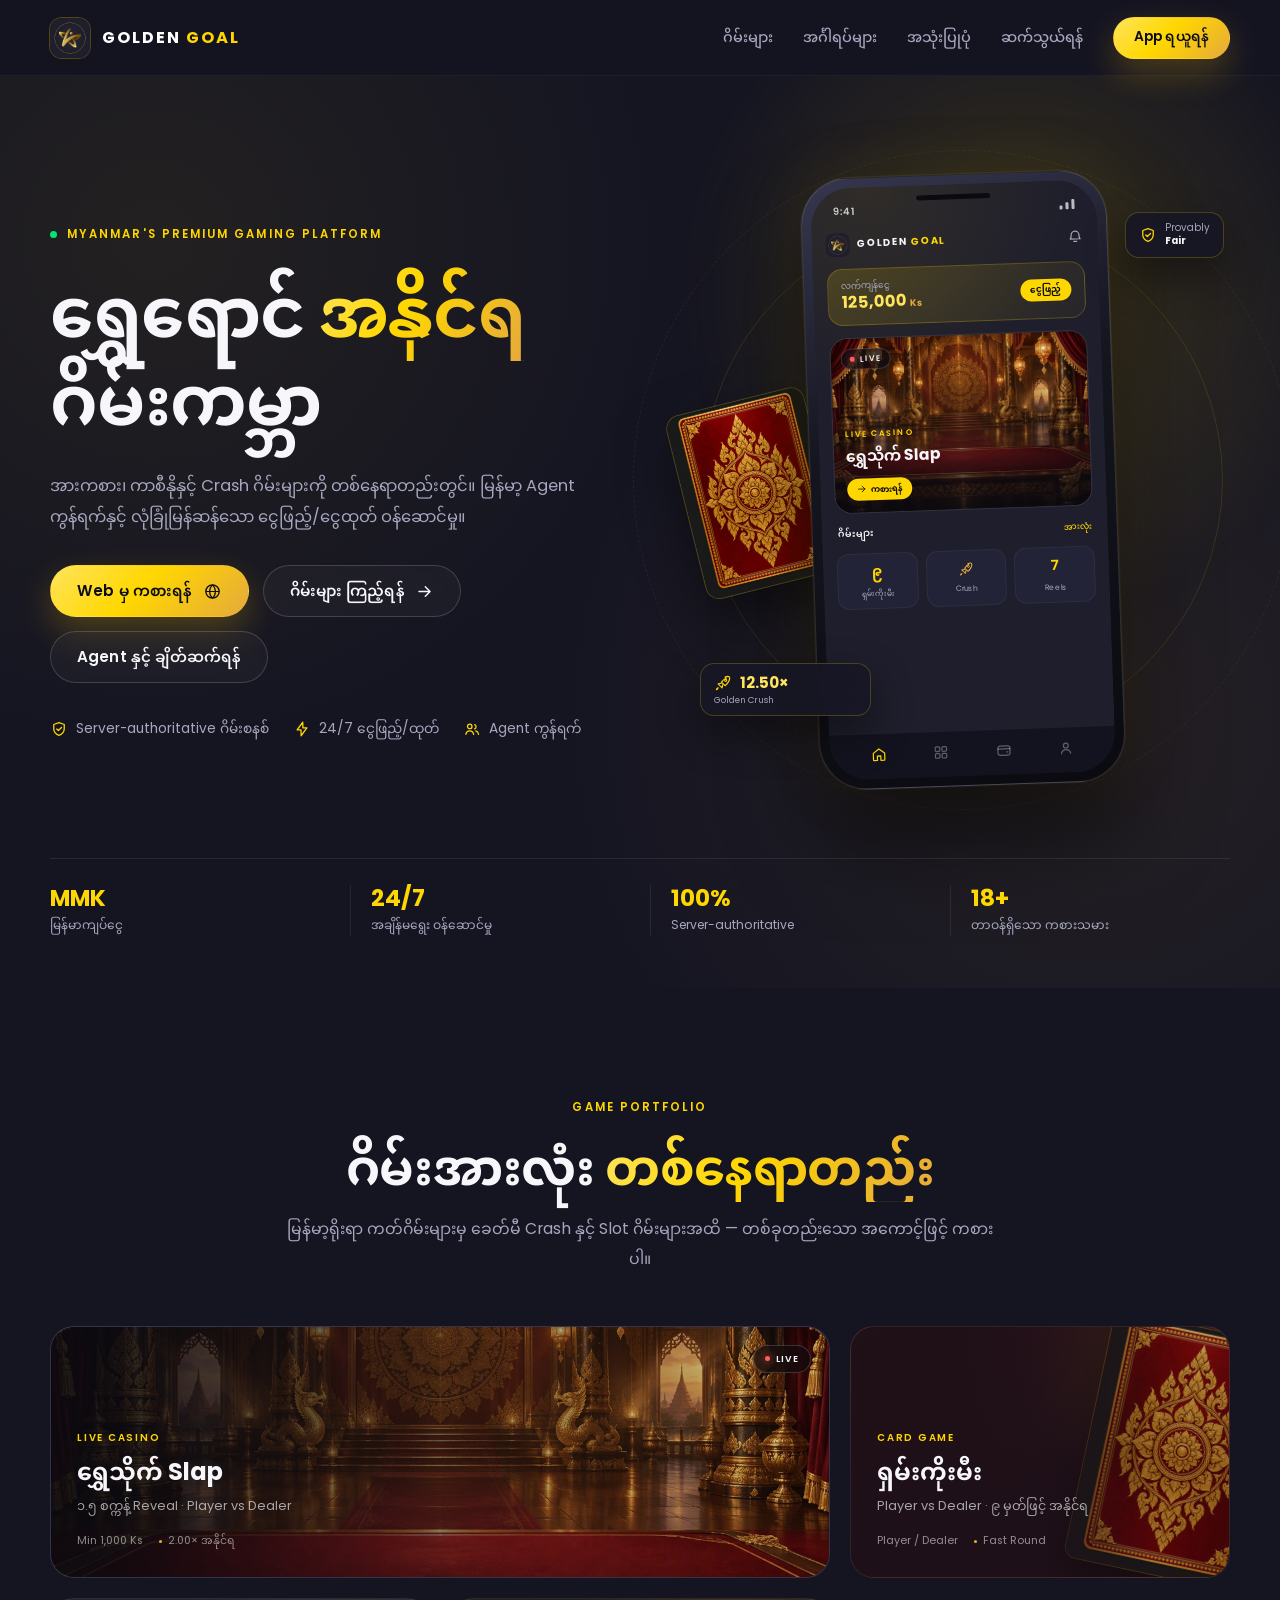
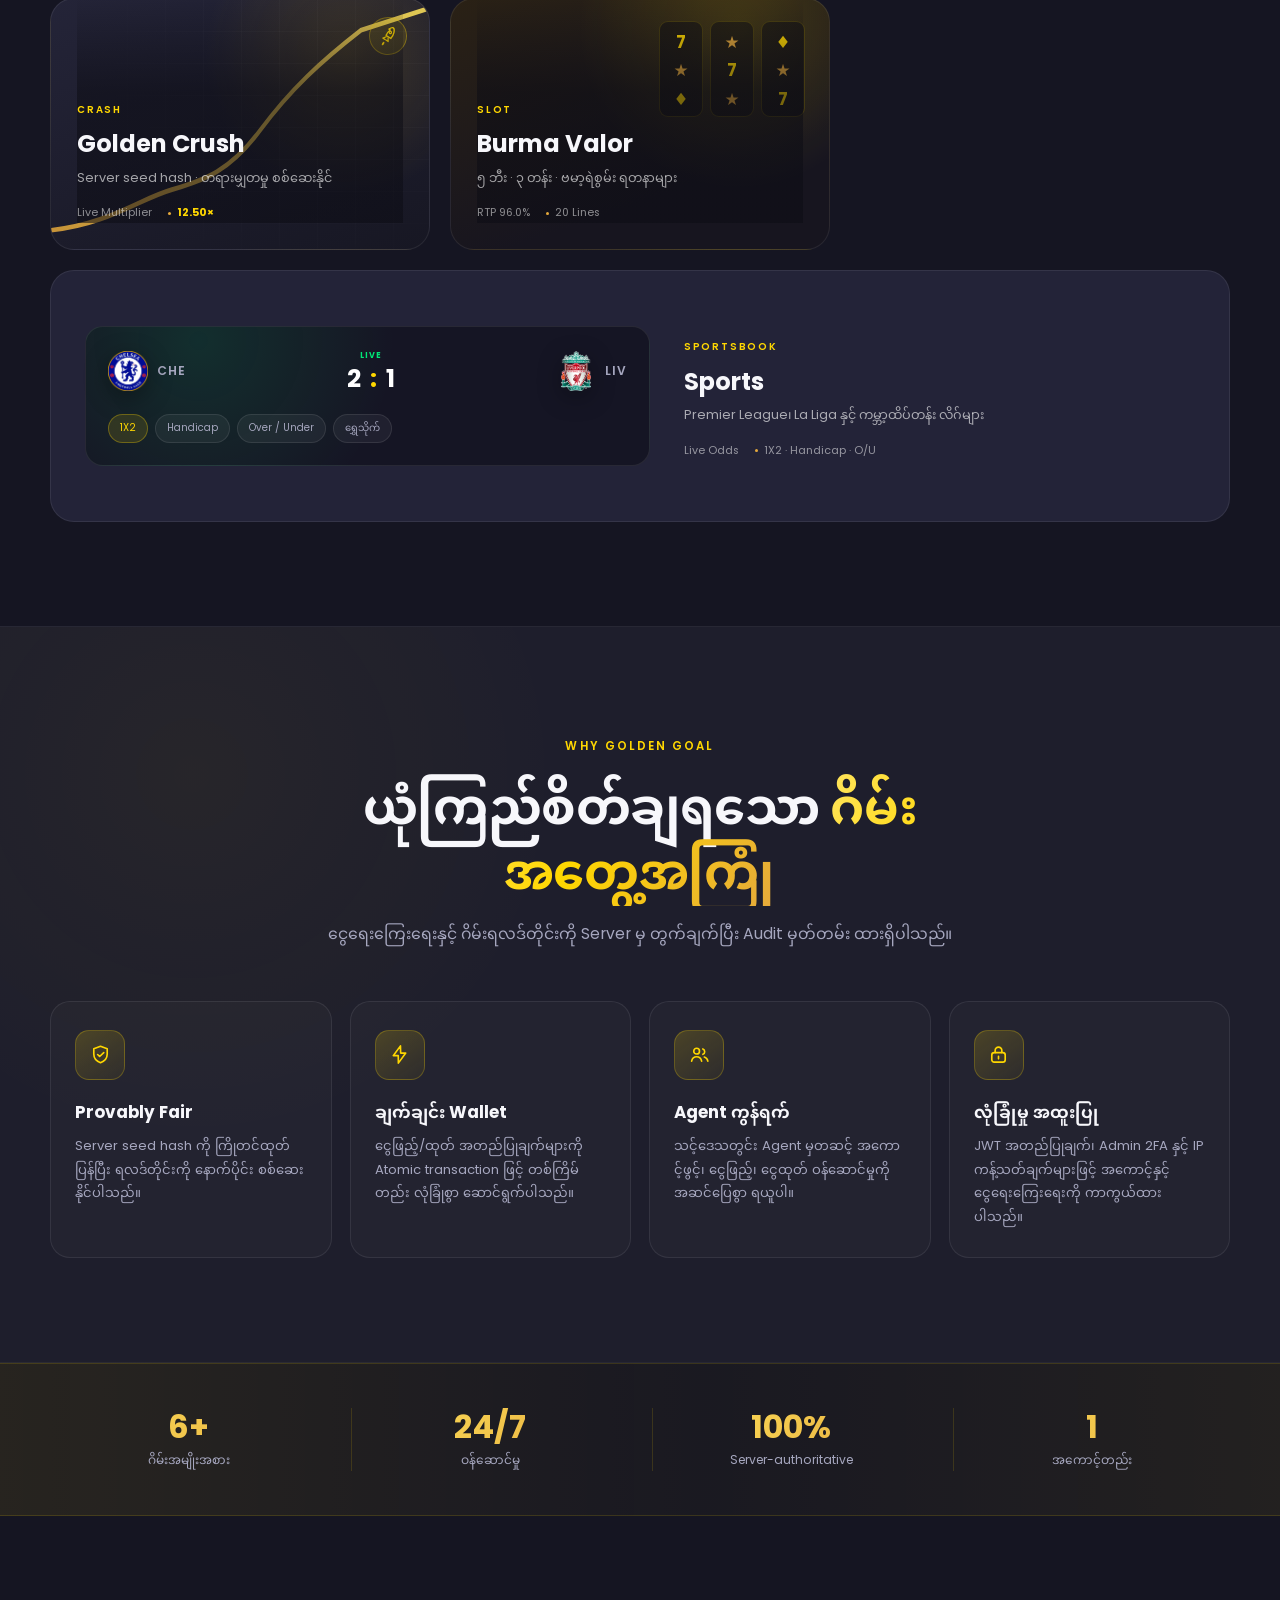
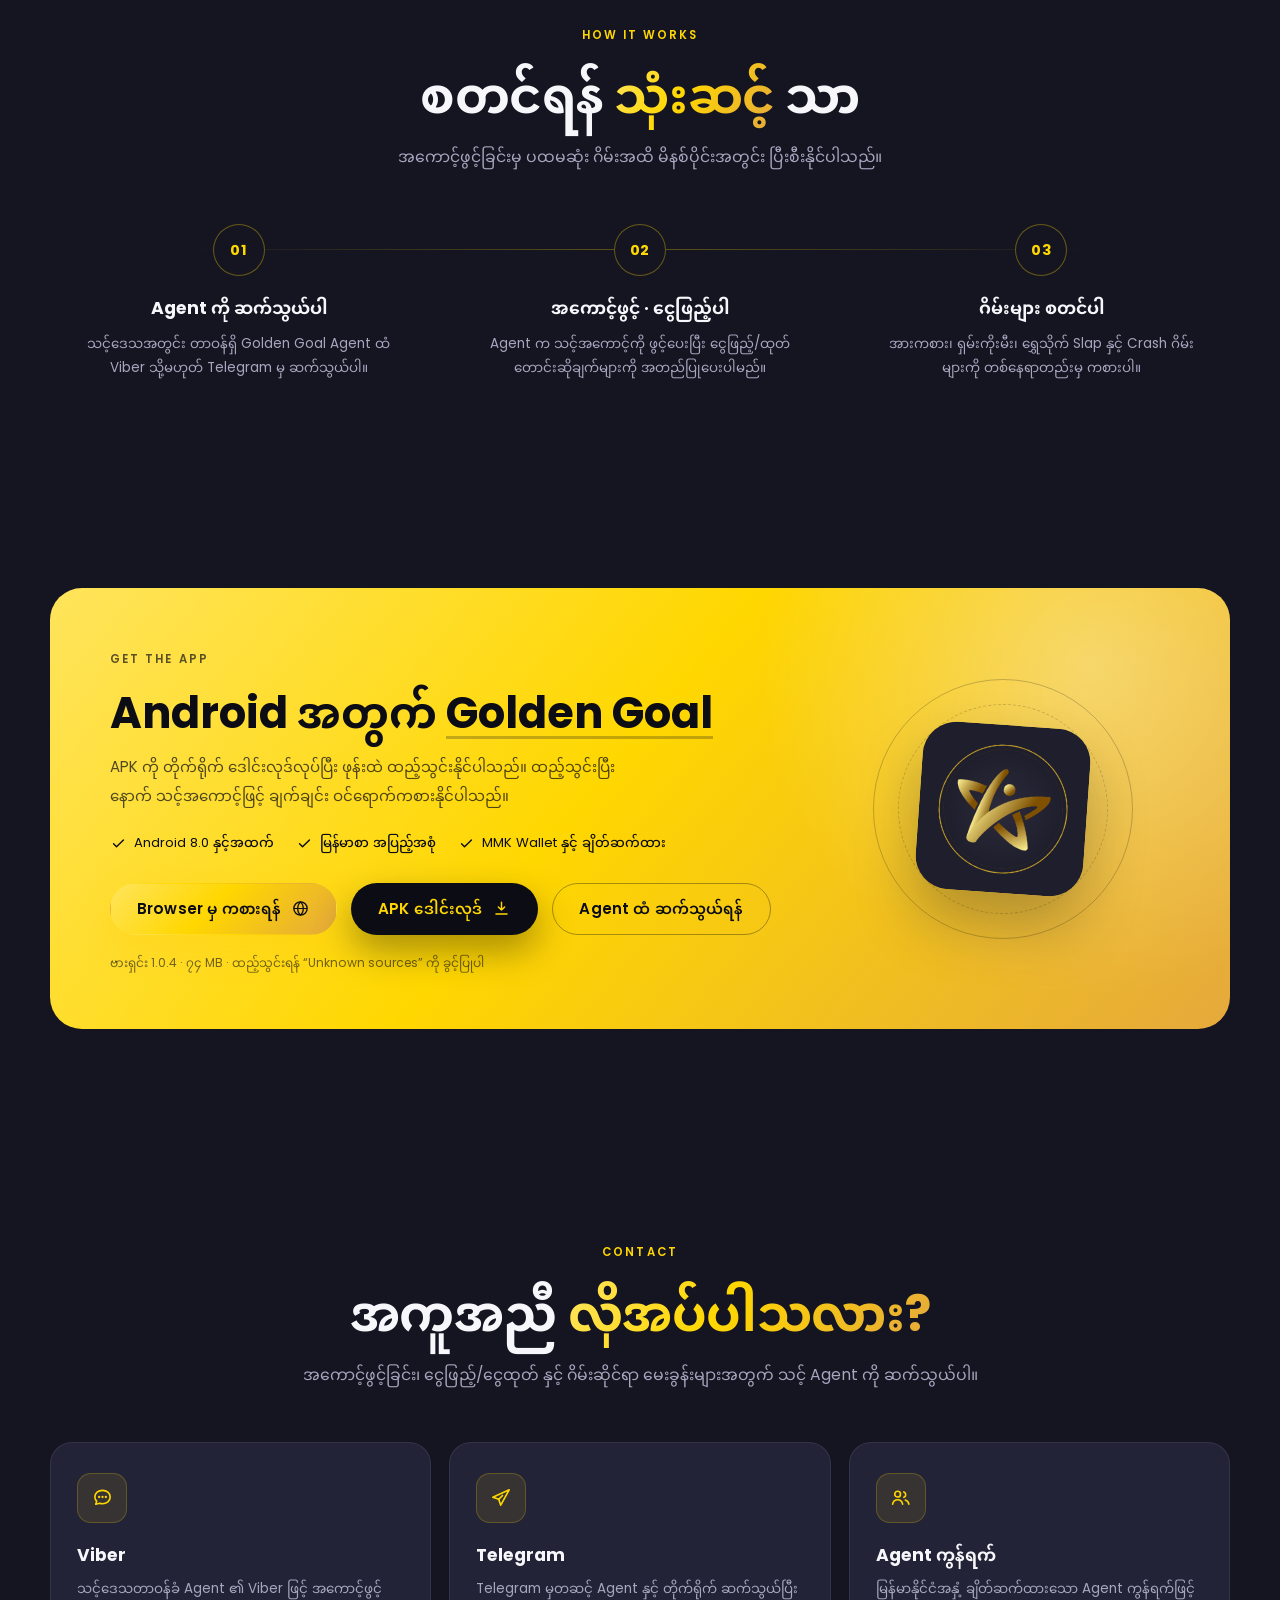
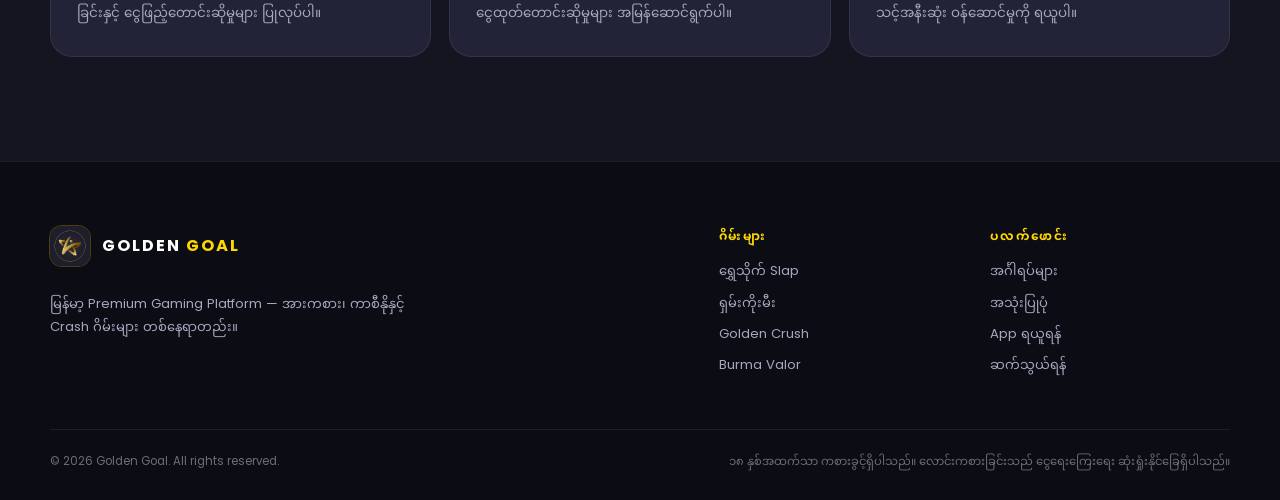
==== commit 181f8536: "Ship APK 1.0.4 with the goal-odds guard The app no longer shows 0.00 for an unpriced goal market, an" ====
--- a/index.html
+++ b/index.html
@@ -313,10 +313,10 @@
             </ul>
             <div class="hero-actions">
               <a class="btn btn-gold" href="https://mmgoldengoal.com/play/">Browser မှ ကစားရန် <svg class="icon" aria-hidden="true"><use href="#i-globe"></use></svg></a>
-              <a class="btn btn-dark" href="https://mmgoldengoal.com/downloads/golden-goal-1.0.3.apk">APK ဒေါင်းလုဒ် <svg class="icon" aria-hidden="true"><use href="#i-download"></use></svg></a>
+              <a class="btn btn-dark" href="https://mmgoldengoal.com/downloads/golden-goal-1.0.4.apk">APK ဒေါင်းလုဒ် <svg class="icon" aria-hidden="true"><use href="#i-download"></use></svg></a>
               <a class="btn btn-outline-dark" href="#contact">Agent ထံ ဆက်သွယ်ရန်</a>
             </div>
-            <p class="download-meta">ဗားရှင်း 1.0.3 · ၆၉ MB · ထည့်သွင်းရန် “Unknown sources” ကို ခွင့်ပြုပါ</p>
+            <p class="download-meta">ဗားရှင်း 1.0.4 · ၇၄ MB · ထည့်သွင်းရန် “Unknown sources” ကို ခွင့်ပြုပါ</p>
           </div>
           <div class="download-visual" aria-hidden="true">
             <img src="assets/app-icon.png" alt="" width="168" height="168">
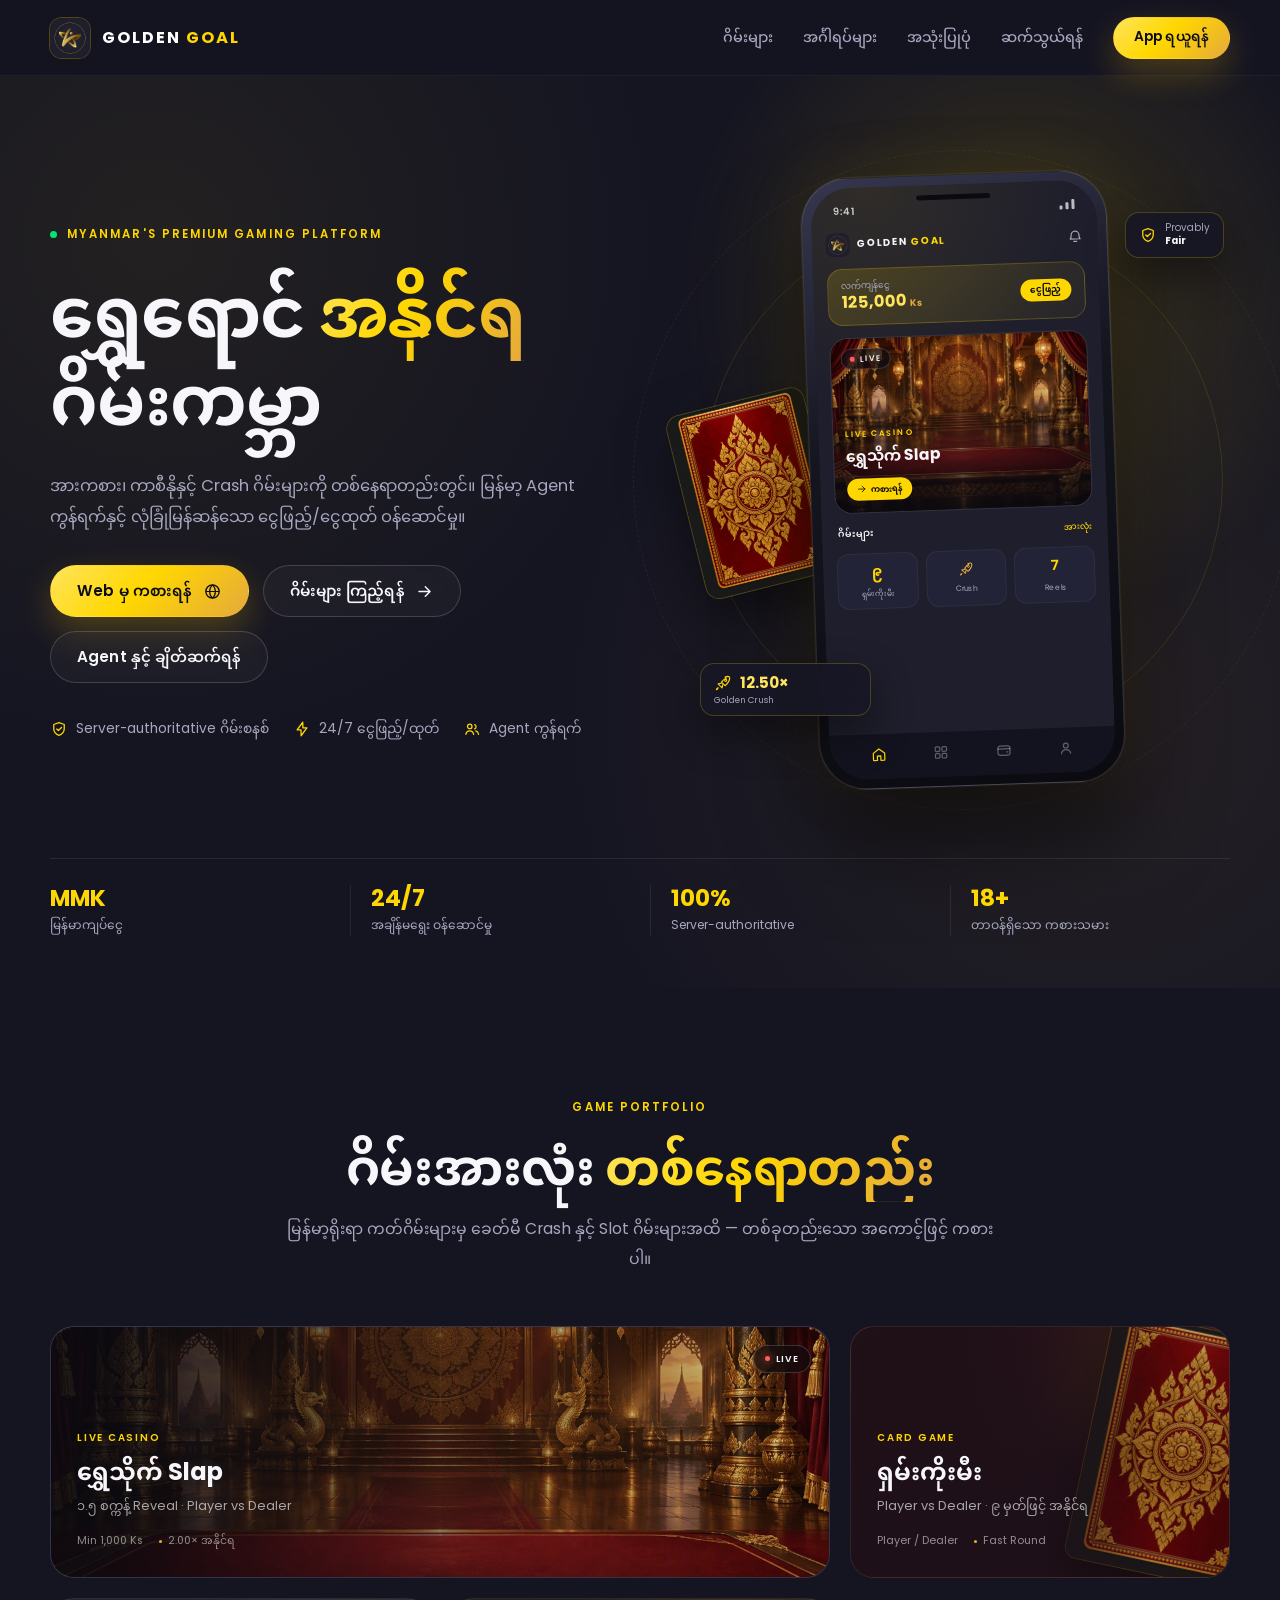
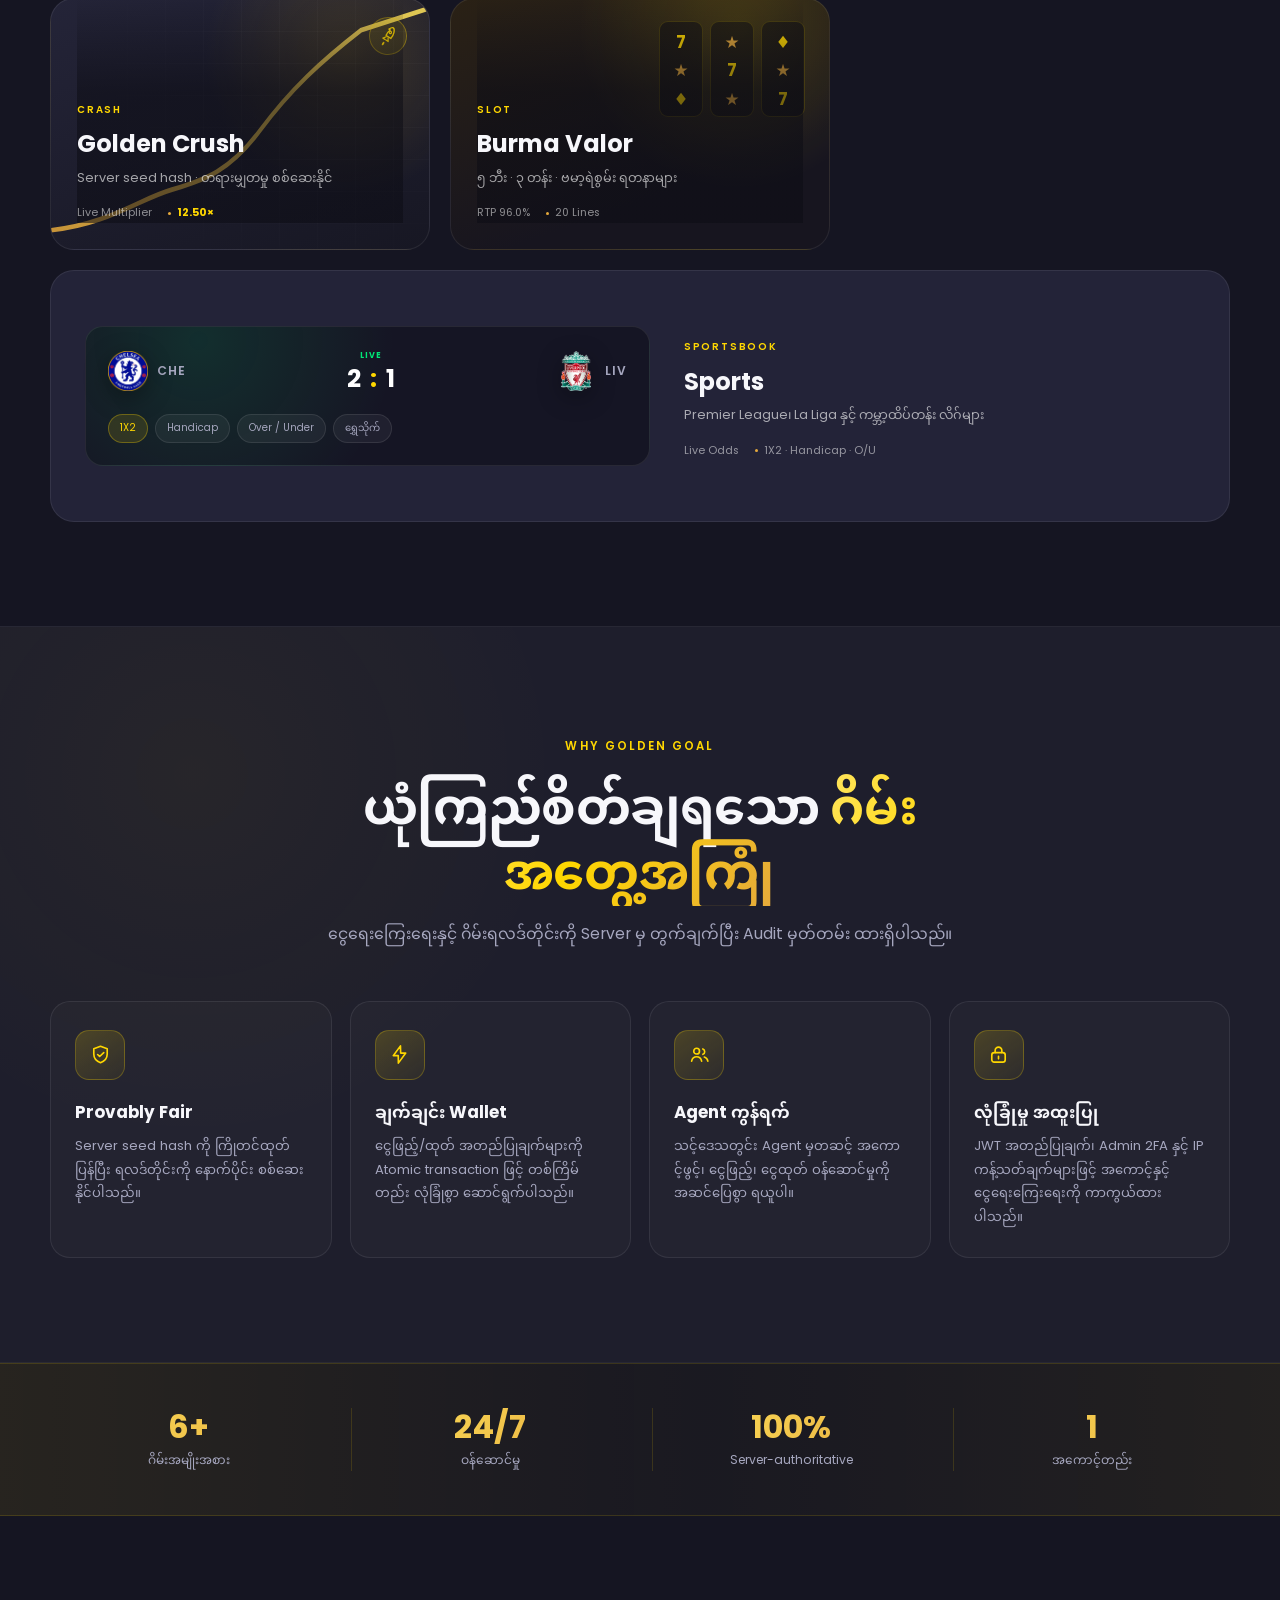
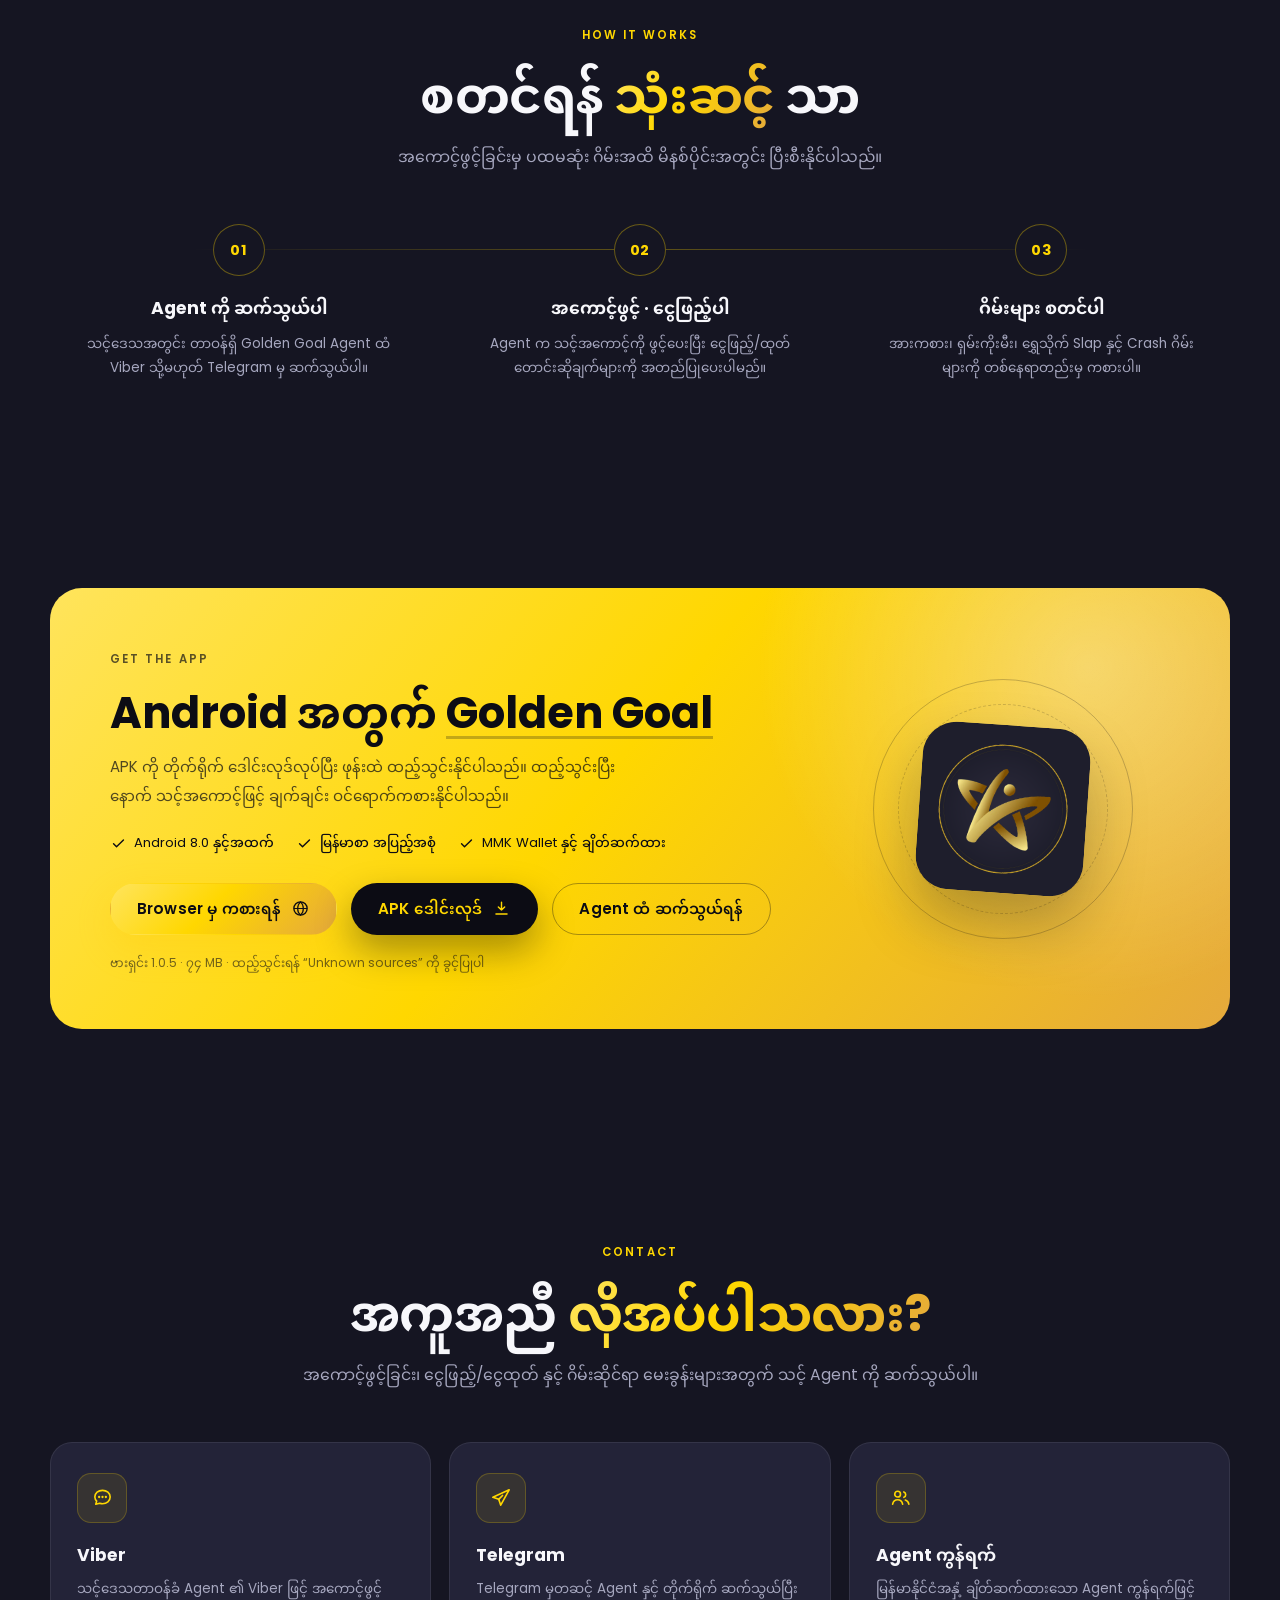
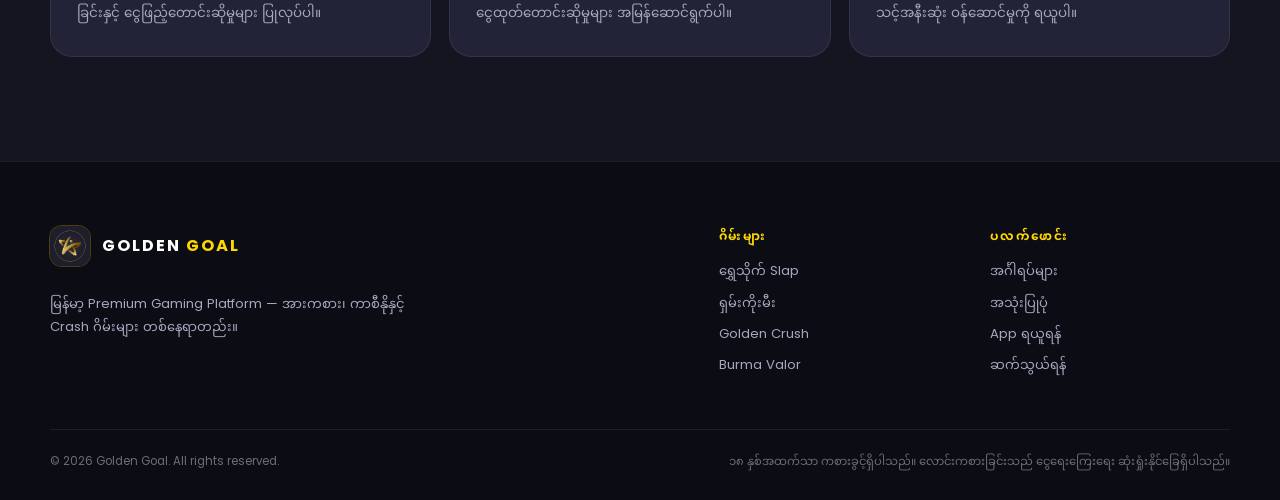
==== commit 52350acf: "Ship APK 1.0.5 with the SKM royal casino UI Signed with the Golden Goal upload key (SHA-256 9e5fe5cc" ====
--- a/index.html
+++ b/index.html
@@ -313,10 +313,10 @@
             </ul>
             <div class="hero-actions">
               <a class="btn btn-gold" href="https://mmgoldengoal.com/play/">Browser မှ ကစားရန် <svg class="icon" aria-hidden="true"><use href="#i-globe"></use></svg></a>
-              <a class="btn btn-dark" href="https://mmgoldengoal.com/downloads/golden-goal-1.0.4.apk">APK ဒေါင်းလုဒ် <svg class="icon" aria-hidden="true"><use href="#i-download"></use></svg></a>
+              <a class="btn btn-dark" href="https://mmgoldengoal.com/downloads/golden-goal-1.0.5.apk">APK ဒေါင်းလုဒ် <svg class="icon" aria-hidden="true"><use href="#i-download"></use></svg></a>
               <a class="btn btn-outline-dark" href="#contact">Agent ထံ ဆက်သွယ်ရန်</a>
             </div>
-            <p class="download-meta">ဗားရှင်း 1.0.4 · ၇၄ MB · ထည့်သွင်းရန် “Unknown sources” ကို ခွင့်ပြုပါ</p>
+            <p class="download-meta">ဗားရှင်း 1.0.5 · ၇၄ MB · ထည့်သွင်းရန် “Unknown sources” ကို ခွင့်ပြုပါ</p>
           </div>
           <div class="download-visual" aria-hidden="true">
             <img src="assets/app-icon.png" alt="" width="168" height="168">
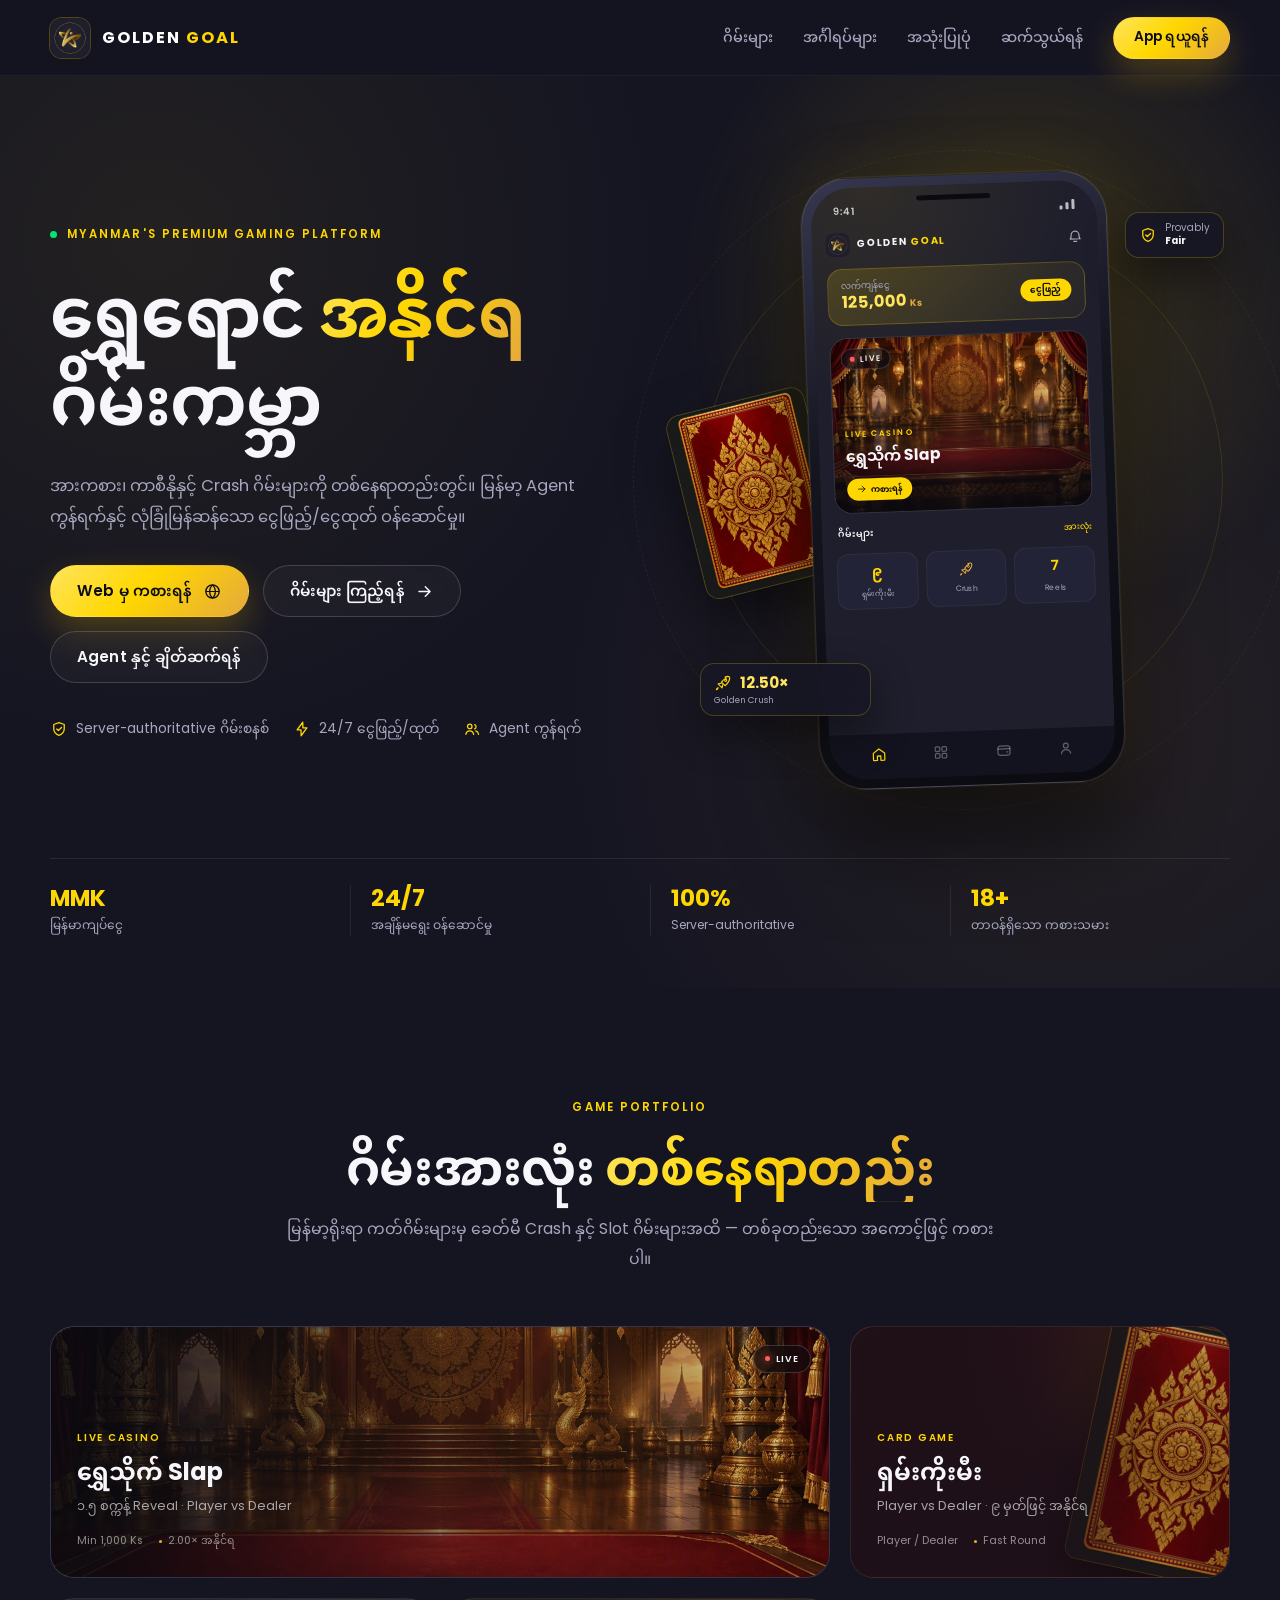
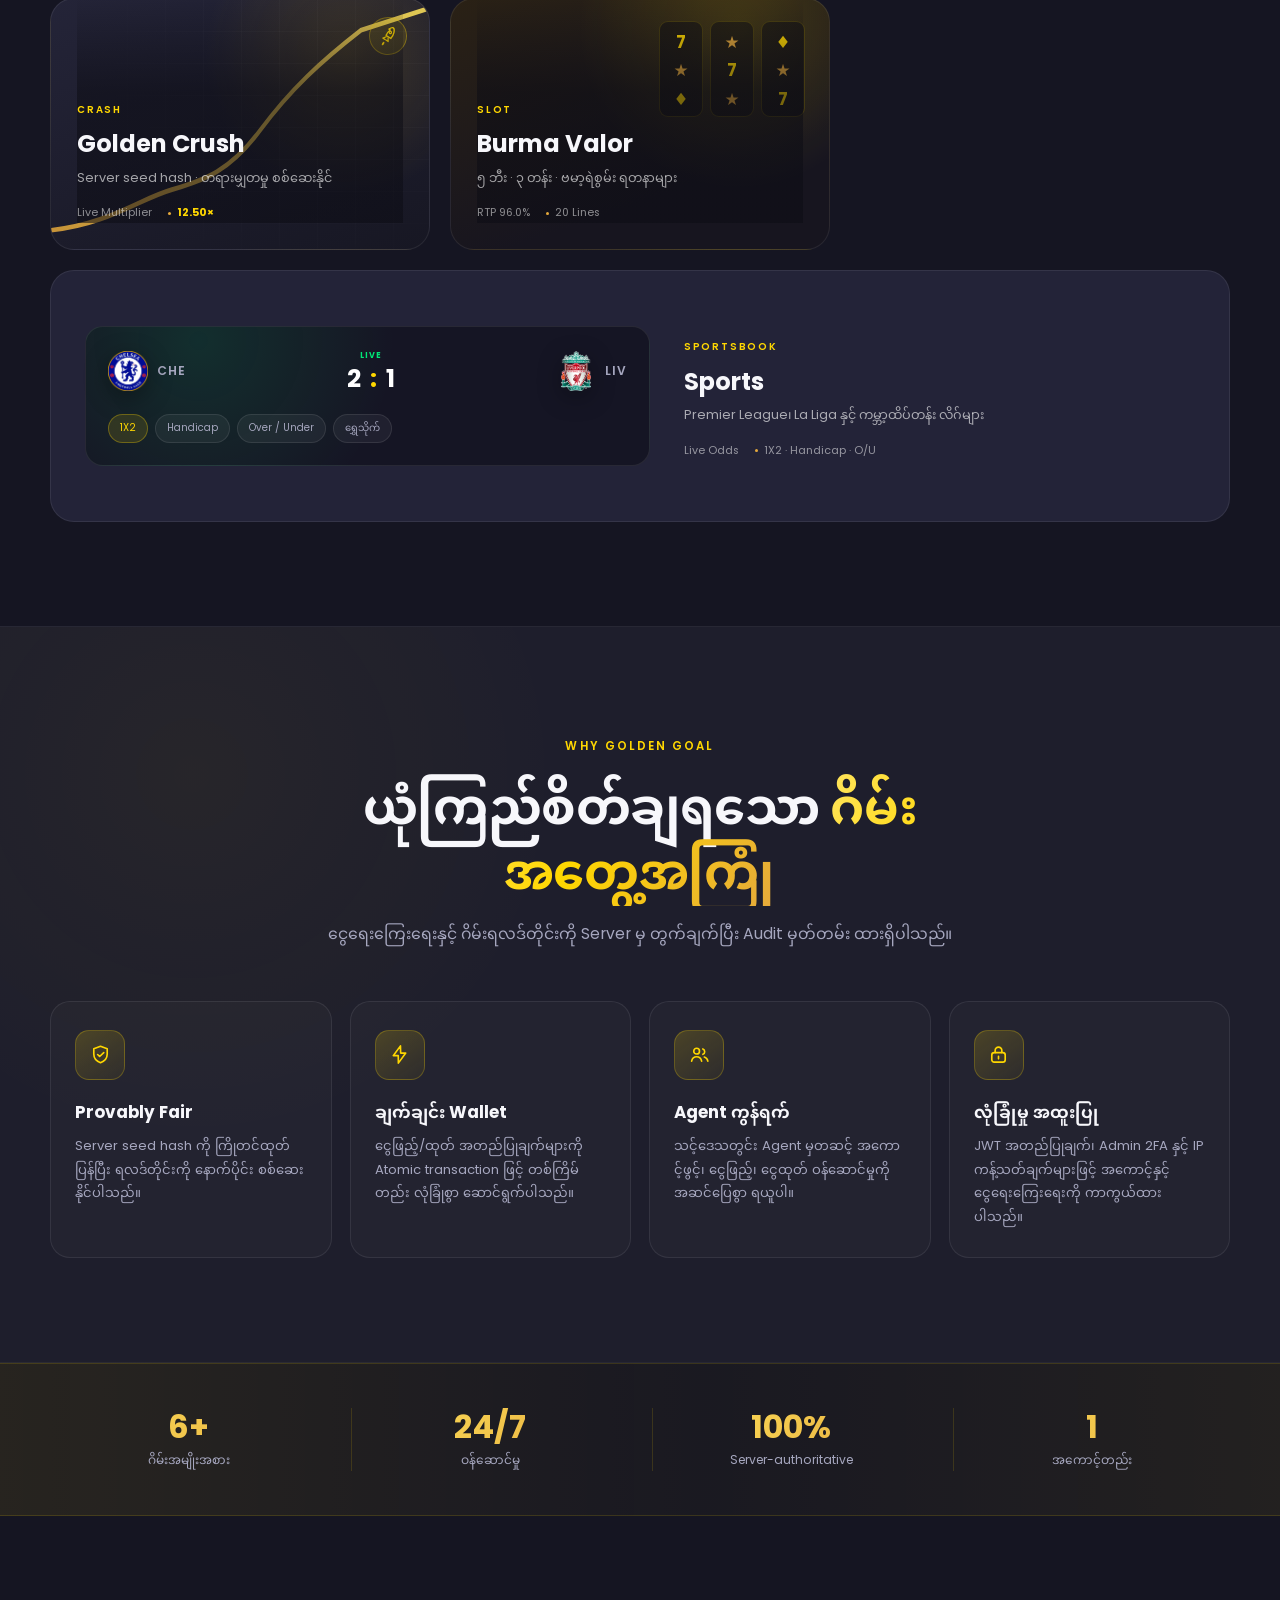
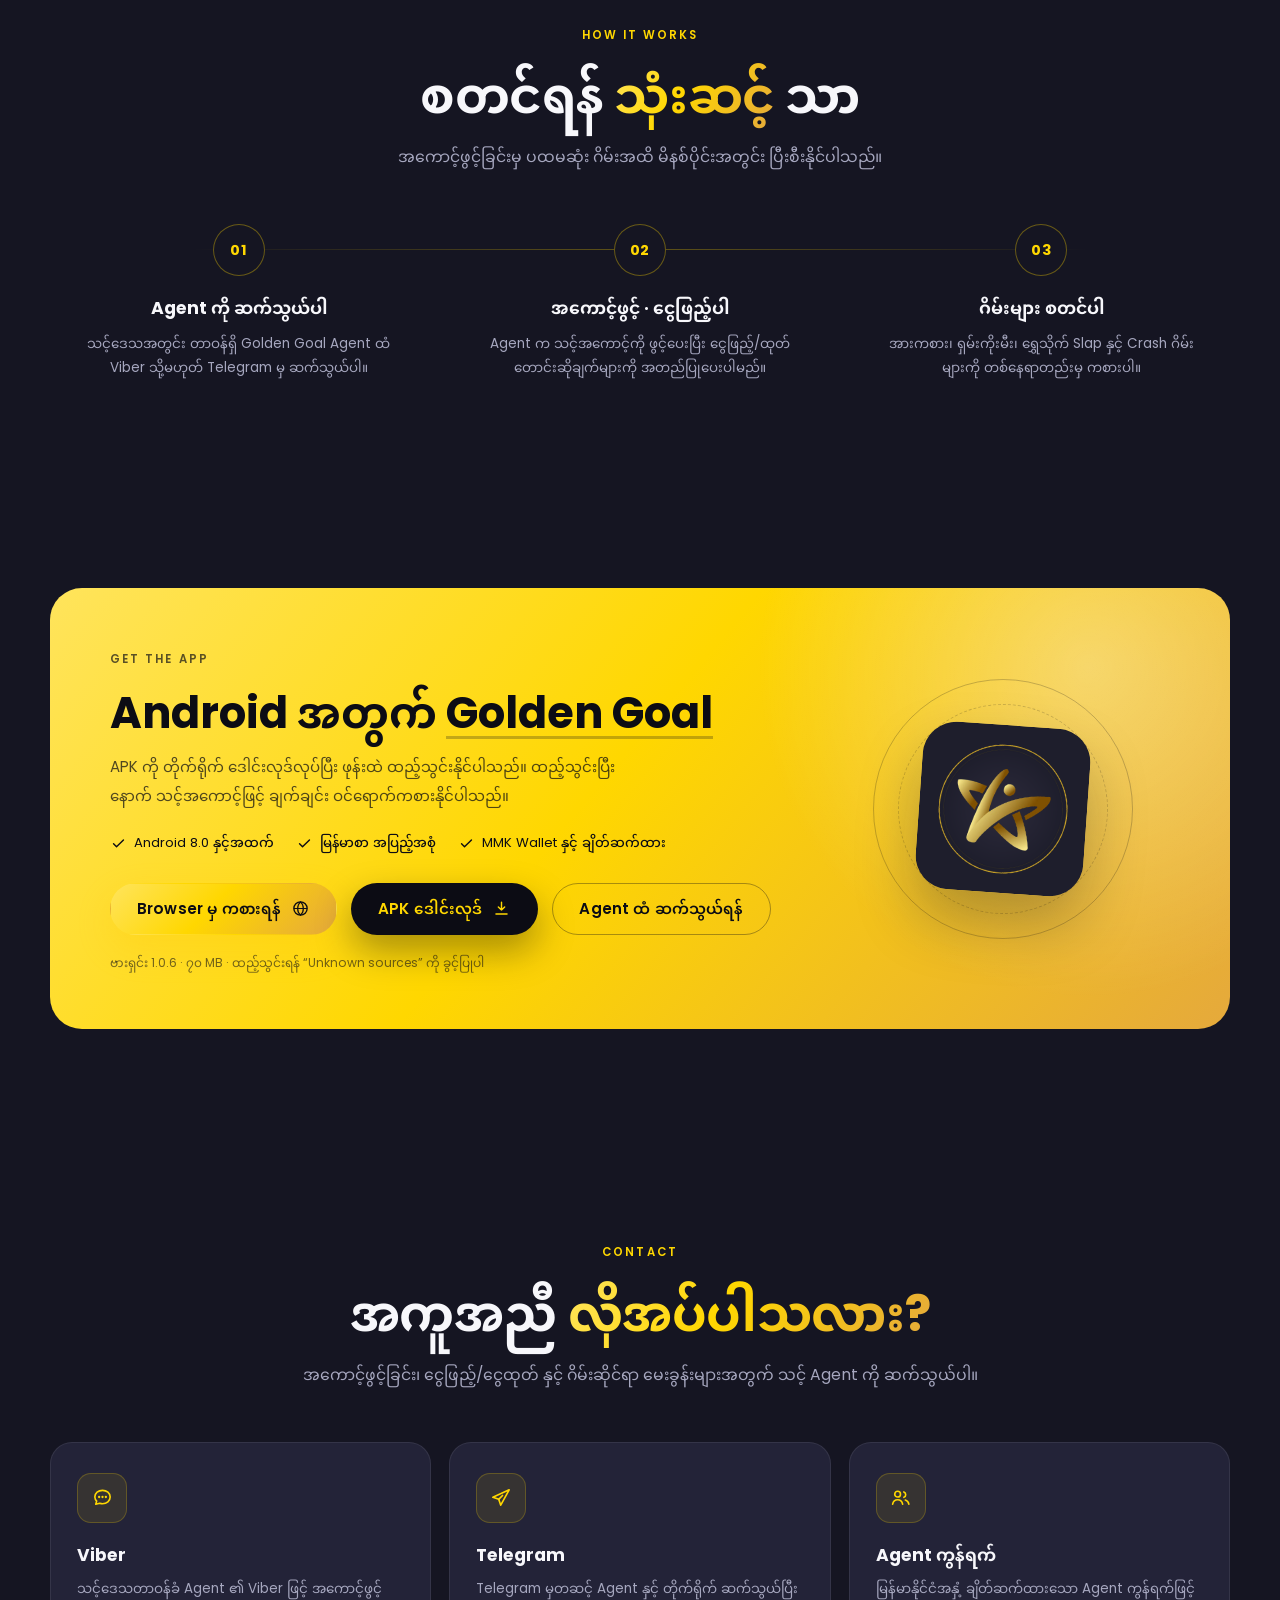
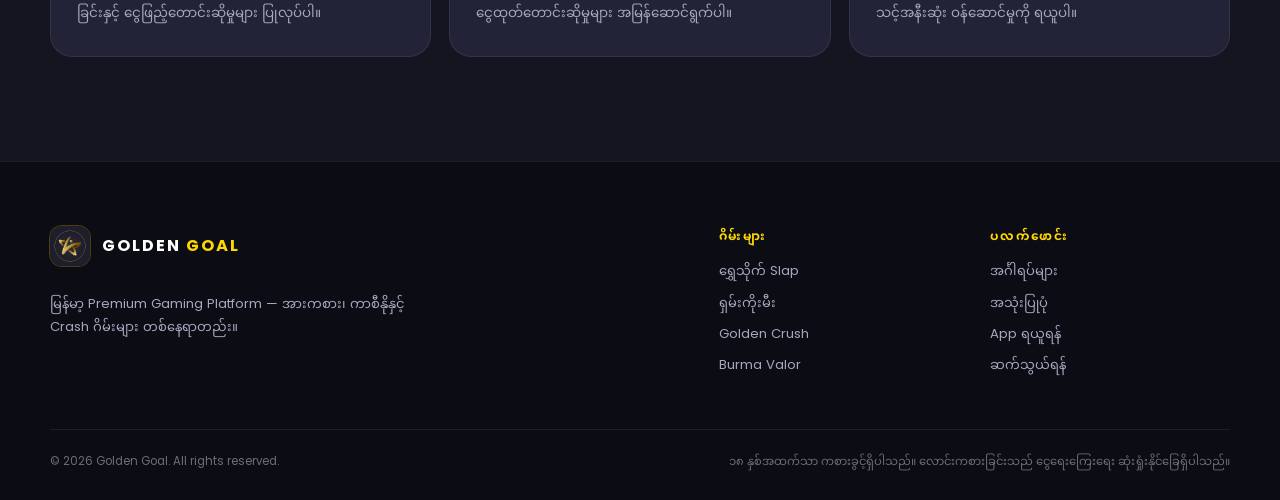
==== commit e6a03608: "Ship APK 1.0.6 with the SKM audio build" ====
--- a/index.html
+++ b/index.html
@@ -313,10 +313,10 @@
             </ul>
             <div class="hero-actions">
               <a class="btn btn-gold" href="https://mmgoldengoal.com/play/">Browser မှ ကစားရန် <svg class="icon" aria-hidden="true"><use href="#i-globe"></use></svg></a>
-              <a class="btn btn-dark" href="https://mmgoldengoal.com/downloads/golden-goal-1.0.5.apk">APK ဒေါင်းလုဒ် <svg class="icon" aria-hidden="true"><use href="#i-download"></use></svg></a>
+              <a class="btn btn-dark" href="https://mmgoldengoal.com/downloads/golden-goal-1.0.6.apk">APK ဒေါင်းလုဒ် <svg class="icon" aria-hidden="true"><use href="#i-download"></use></svg></a>
               <a class="btn btn-outline-dark" href="#contact">Agent ထံ ဆက်သွယ်ရန်</a>
             </div>
-            <p class="download-meta">ဗားရှင်း 1.0.5 · ၇၄ MB · ထည့်သွင်းရန် “Unknown sources” ကို ခွင့်ပြုပါ</p>
+            <p class="download-meta">ဗားရှင်း 1.0.6 · ၇၀ MB · ထည့်သွင်းရန် “Unknown sources” ကို ခွင့်ပြုပါ</p>
           </div>
           <div class="download-visual" aria-hidden="true">
             <img src="assets/app-icon.png" alt="" width="168" height="168">
